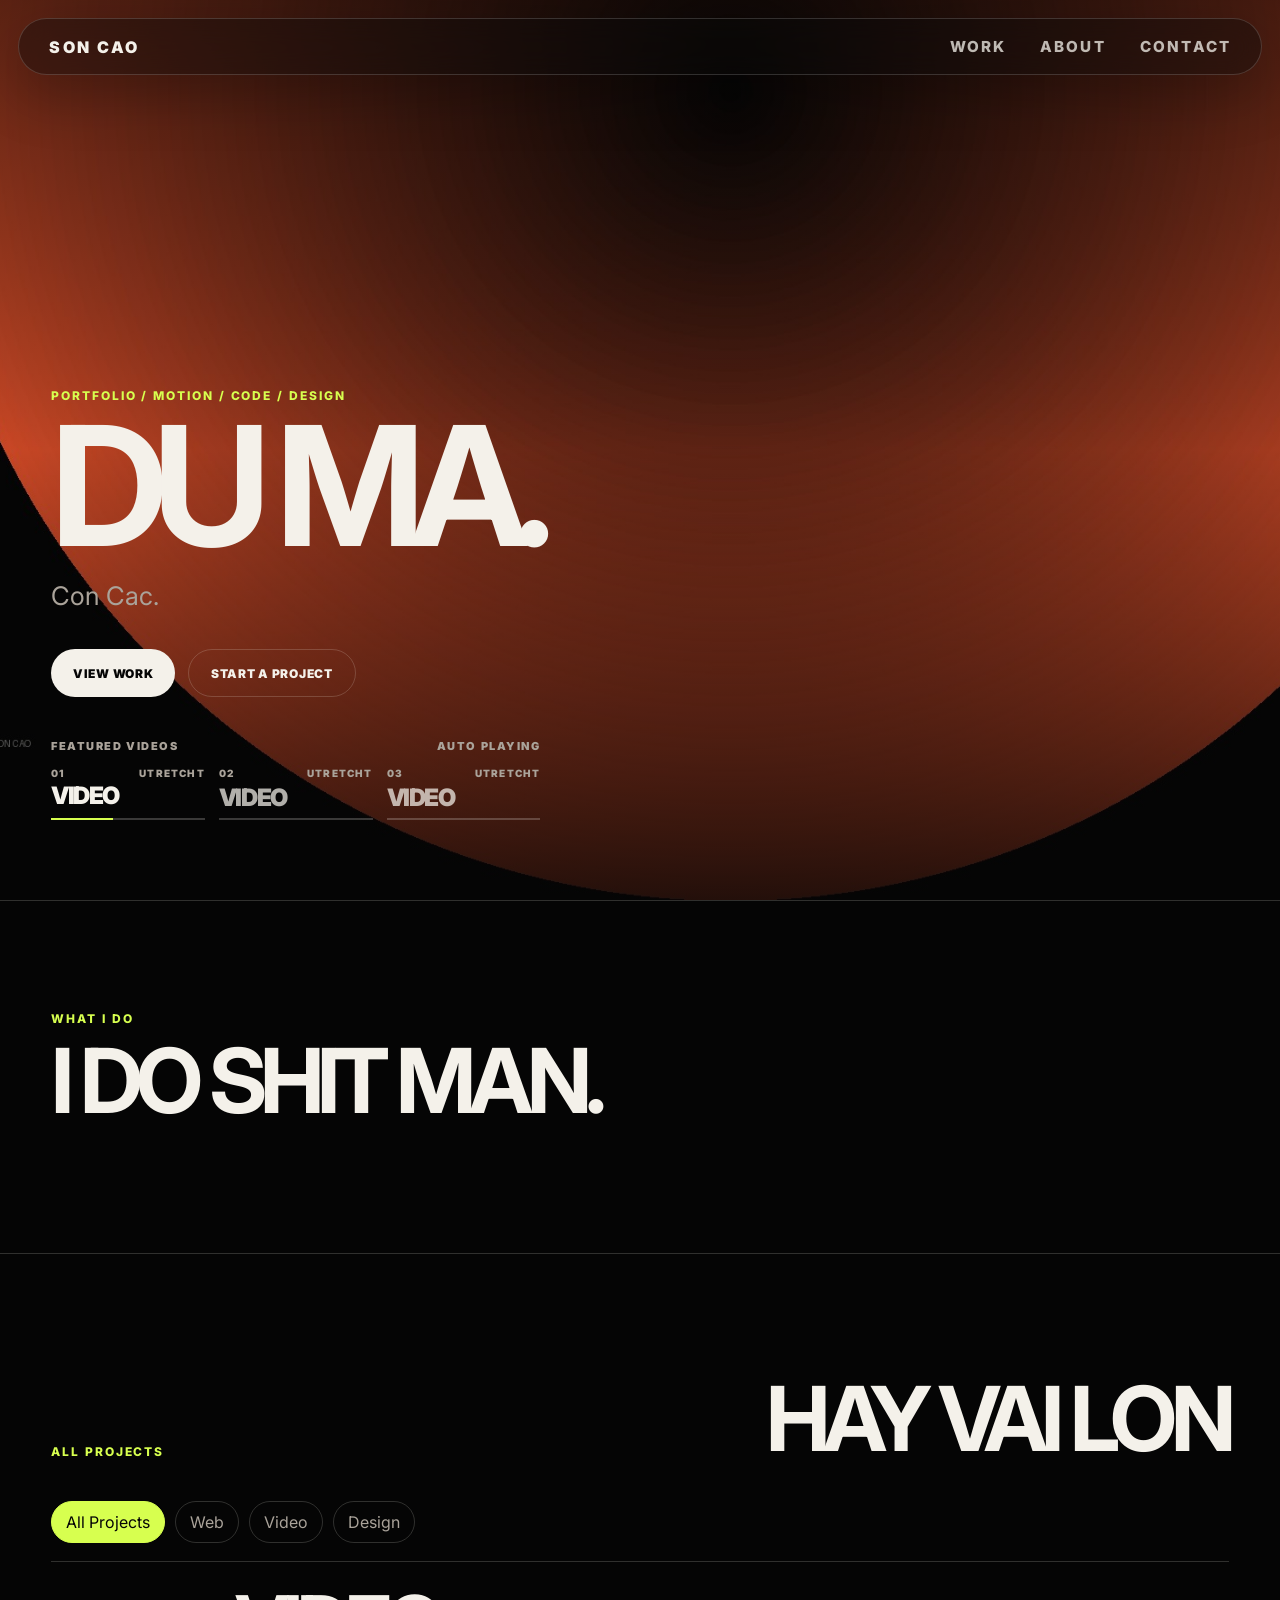
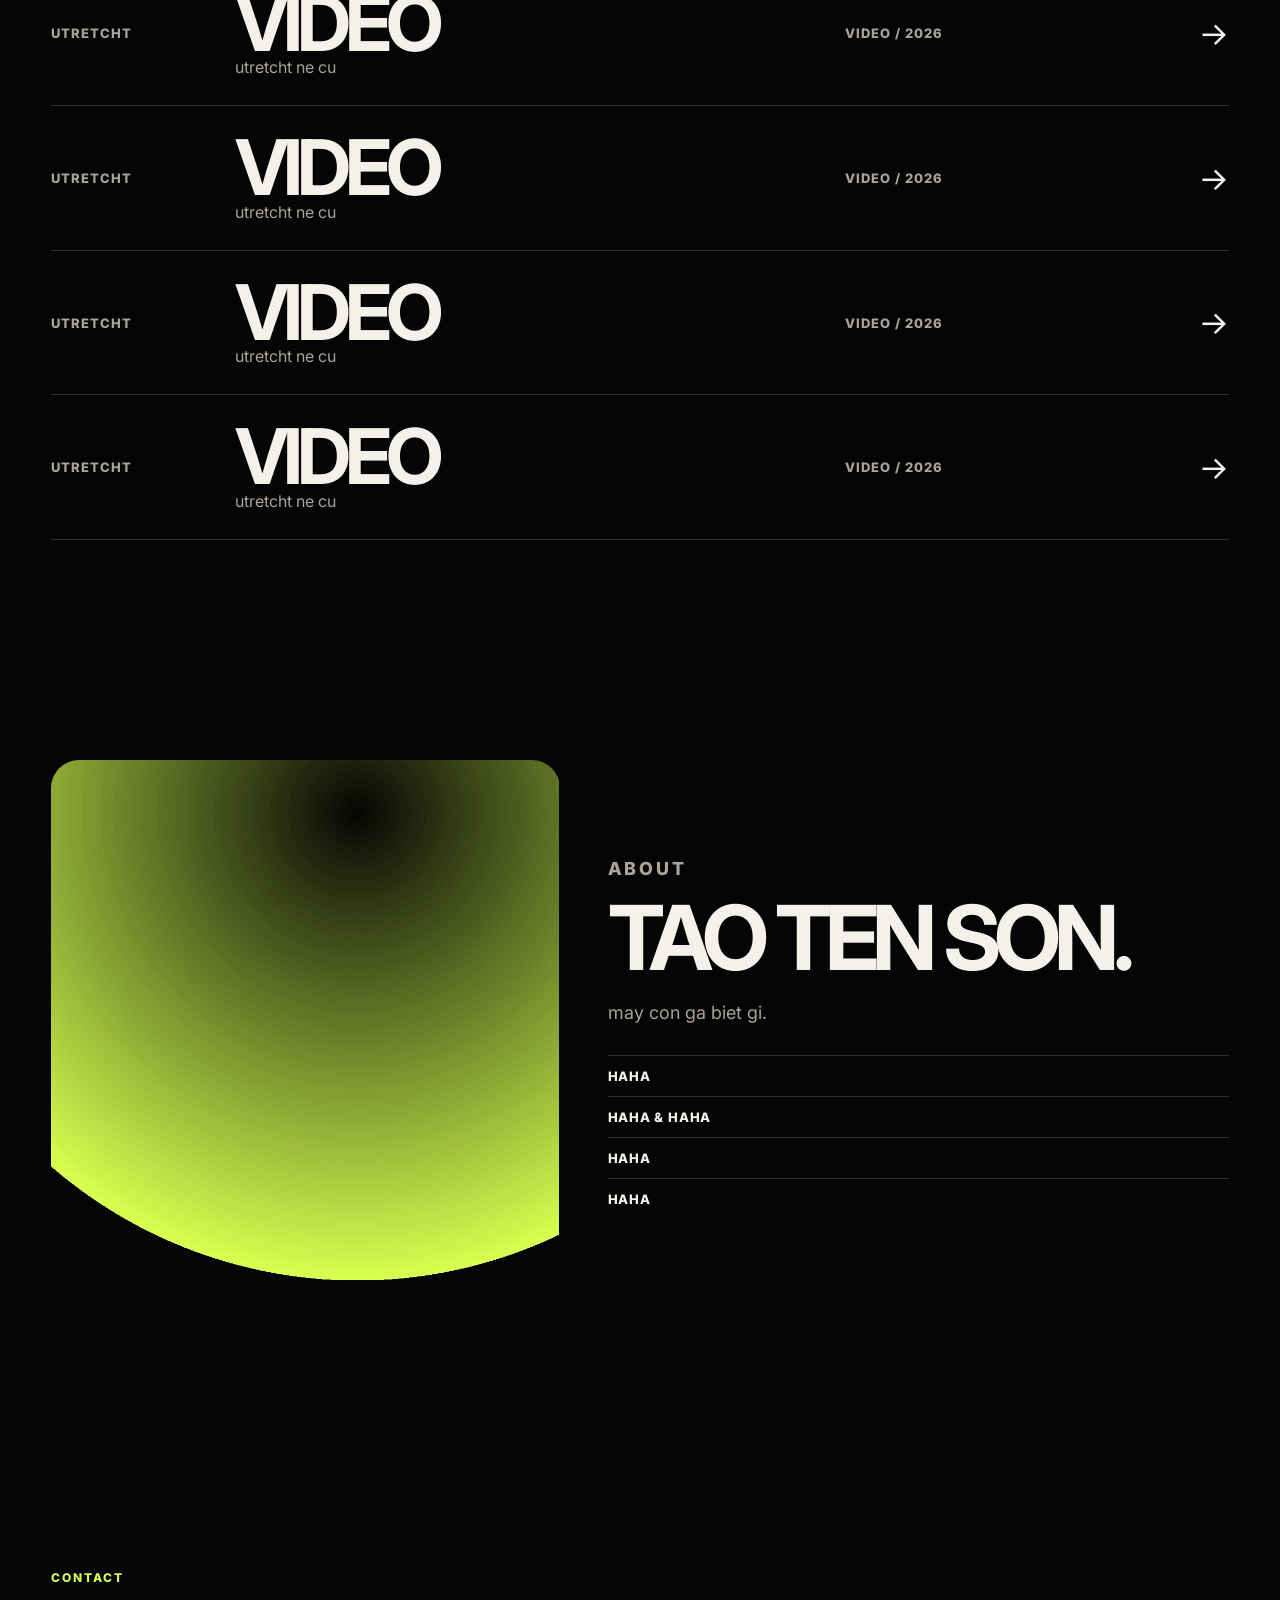
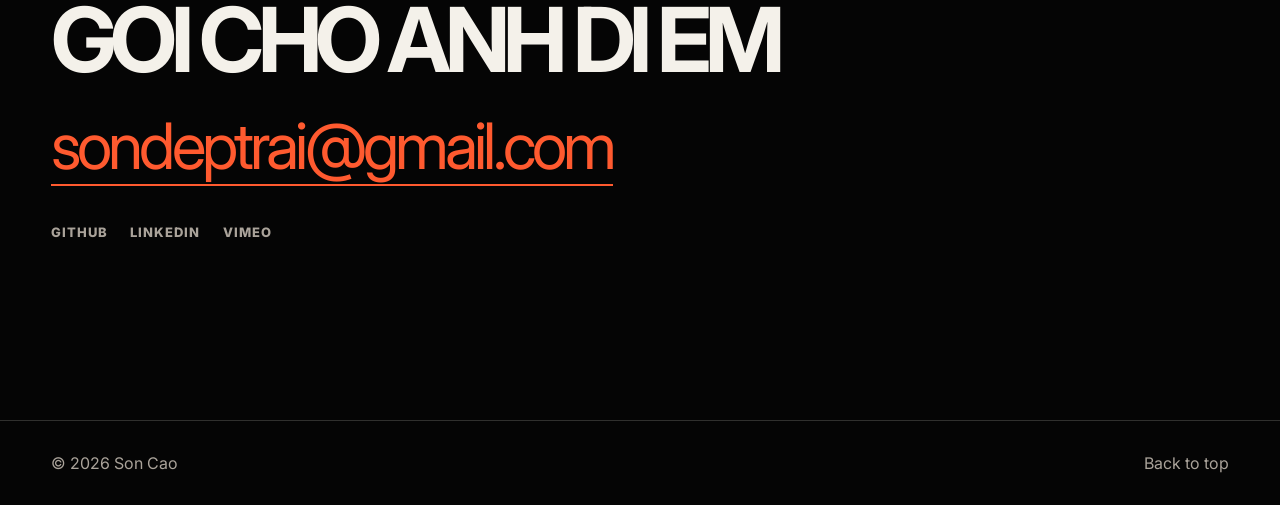
==== index.html @ 229f2eb6 "Initial portfolio website" ====
<!doctype html>
<html lang="en">
<head>
  <meta charset="utf-8" />
  <meta name="viewport" content="width=device-width, initial-scale=1" />
  <title>Son Cao — Cinematic Portfolio</title>
  <meta name="description" content="Editable cinematic portfolio template for video, design, and creative technology work." />

  <link rel="preconnect" href="https://fonts.googleapis.com" />
  <link rel="preconnect" href="https://fonts.gstatic.com" crossorigin />
  <link href="https://fonts.googleapis.com/css2?family=Inter:wght@400;500;700;900&display=swap" rel="stylesheet" />
  <link rel="stylesheet" href="css/styles.css" />
</head>
<body>
  <div class="grain" aria-hidden="true"></div>

  <header class="site-header" data-nav>
    <a class="brand" href="#top" aria-label="Home">SON CAO</a>

    <nav id="site-menu" class="site-menu" aria-label="Main navigation">
      <a href="#work">Work</a>
      <a href="#about">About</a>
      <a href="#contact">Contact</a>
    </nav>

    <div class="hamburger-menu">
      <button class="hamburger-icon" type="button" aria-label="Open menu" aria-expanded="false">
        <span></span>
        <span></span>
        <span></span>
      </button>

      <ul class="menu-links">
        <li><a href="#work">Work</a></li>
        <li><a href="#about">About</a></li>
        <li><a href="#contact">Contact</a></li>
      </ul>
    </div>
  </header>

  <main id="top">
    <!-- <section class="hero" aria-label="Intro">
      <video class="hero-video" autoplay muted loop playsinline poster="assets/images/hero-poster.jpg">
        <source src="assets/videos/hero.mp4" type="video/mp4" />
      </video>
      <div class="hero-fallback"></div>

      <div class="hero-content reveal">
        <p class="eyebrow">Portfolio / Motion / Code / Design</p>
        <h1>Create worlds people can feel.</h1>
        <p class="hero-copy">I build cinematic websites, interactive experiences, and visual stories with clean code and strong atmosphere.</p>
        <div class="hero-actions">
          <a class="button" href="#work">View work</a>
          <a class="button ghost" href="#contact">Start a project</a>
        </div>
      </div>

      <a class="scroll-cue" href="#work" aria-label="Scroll to work">Scroll</a>
    </section>

    <section class="featured" aria-labelledby="featured-title">
      <div class="section-label">Featured projects</div>
      <h2 id="featured-title" class="visually-hidden">Featured projects</h2>
      <div class="featured-grid" id="featuredProjects"></div>
    </section> -->
    <section class="hero" aria-label="Intro">
      <div class="hero-slider" id="heroSlider" aria-hidden="true">
        <video class="hero-video is-active" id="heroVideoA" autoplay muted loop playsinline preload="metadata"></video>
        <video class="hero-video" id="heroVideoB" autoplay muted loop playsinline preload="metadata"></video>
      </div>

      <div class="hero-fallback"></div>

      <div class="hero-content reveal">
        <p class="eyebrow">Portfolio / Motion / Code / Design</p>
        <h1>Du Ma.</h1>
        <p class="hero-copy">Con Cac.</p>

        <div class="hero-actions">
          <a class="button" href="#work">View work</a>
          <a class="button ghost" href="#contact">Start a project</a>
        </div>

        <div class="hero-video-controls" aria-label="Featured background videos">
          <div class="hero-video-controls-head">
            <span>Featured videos</span>
            <button class="hero-video-state" id="heroVideoState" type="button" aria-pressed="false">
              Auto playing
            </button>
          </div>

          <div class="hero-timeline" id="heroTimeline"></div>
        </div>
      </div>

      <!-- <a class="scroll-cue" href="#work" aria-label="Scroll to work">Scroll</a> -->
    </section>

    <section class="statement reveal" aria-label="Creative statement">
      <p class="kicker">What I do</p>
      <h2>I Do Shit Man.</p>
    </section>

    <section id="work" class="work" aria-labelledby="work-title">
      <div class="section-head reveal">
        <p class="kicker">All projects</p>
        <h2 id="work-title">Hay vai lon</h2>
      </div>

      <div class="filters reveal" role="list" aria-label="Project filters">
        <button class="filter is-active" data-filter="all">All Projects</button>
        <button class="filter" data-filter="web">Web</button>
        <button class="filter" data-filter="video">Video</button>
        <button class="filter" data-filter="design">Design</button>
      </div>

      <div class="project-list" id="projectList"></div>
    </section>

    <section id="about" class="about" aria-labelledby="about-title">
      <div class="about-media reveal">
        <video autoplay muted loop playsinline poster="assets/images/about-poster.jpg">
          <source src="assets/videos/about.mp4" type="video/mp4" />
        </video>
      </div>

      <div class="about-copy reveal">
        <p class="kicker">About</p>
        <h2 id="about-title">tao ten son.</h2>
        <p>may con ga biet gi.</p>
        <ul class="skill-list">
          <li>haha</li>
          <li>haha &amp; haha</li>
          <li>haha</li>
          <li>haha</li>
        </ul>
      </div>
    </section>

    <section id="contact" class="contact reveal" aria-labelledby="contact-title">
      <p class="kicker">Contact</p>
      <h2 id="contact-title">goi cho anh di em</h2>
      <a class="big-link" href="mailto:longtron@gmail.com">sondeptrai@gmail.com</a>
      <div class="socials">
        <a href="https://github.com/chson230905">GitHub</a>
        <a href="https://www.linkedin.com/">LinkedIn</a>
        <a href="https://vimeo.com/">Vimeo</a>
      </div>
    </section>
  </main>

  <footer class="site-footer">
    <span>© <span id="year"></span> Son Cao</span>
    <a href="#top">Back to top</a>
  </footer>

  <script src="js/projects.js"></script>
  <script src="js/main.js"></script>
</body>
</html>
---- css/styles.css ----
/* =====================================================
   Variables
   ===================================================== */

:root {
  --bg: #050505;
  --panel: #101010;
  --text: #f4f1ea;
  --muted: #aaa39a;
  --accent: #ff5a2f;
  --accent-2: #d7ff4f;
  --line: rgba(244, 241, 234, 0.18);
  --radius: 28px;
  --max: 1480px;
  --pad: clamp(20px, 4vw, 64px);
}

/* =====================================================
   Reset / base
   ===================================================== */

* {
  box-sizing: border-box;
}

html {
  scroll-behavior: smooth;
}

body {
  margin: 0;
  overflow-x: hidden;
  background: var(--bg);
  color: var(--text);
  font-family: Inter, system-ui, -apple-system, BlinkMacSystemFont, "Segoe UI", sans-serif;
}

body.menu-open {
  overflow: hidden;
}

h1,
h2,
h3,
p {
  margin: 0;
}

a {
  color: inherit;
  text-decoration: none;
}

button {
  color: inherit;
  font: inherit;
}

img,
video {
  display: block;
  max-width: 100%;
}

section {
  scroll-margin-top: 120px;
}

/* =====================================================
   Utilities
   ===================================================== */

.visually-hidden {
  position: absolute;
  width: 1px;
  height: 1px;
  padding: 0;
  margin: -1px;
  overflow: hidden;
  clip: rect(0, 0, 0, 0);
  white-space: nowrap;
  border: 0;
}

.reveal {
  opacity: 0;
  transform: translateY(24px);
  transition: opacity 0.75s ease, transform 0.75s ease;
}

.reveal.is-visible {
  opacity: 1;
  transform: translateY(0);
}

.eyebrow,
.kicker,
.section-label {
  color: var(--accent-2);
  font-size: 12px;
  font-weight: 800;
  letter-spacing: 0.16em;
  text-transform: uppercase;
}

/* =====================================================
   Header / navigation
   ===================================================== */

.site-header {
  position: fixed;
  top: 18px;
  left: 50%;
  right: auto;
  z-index: 1000;
  display: flex;
  align-items: center;
  justify-content: space-between;
  width: calc(100% - 36px);
  max-width: 1280px;
  padding: 18px 30px;
  border: 1px solid rgba(255, 255, 255, 0.16);
  border-radius: 999px;
  background: rgba(10, 10, 10, 0.42);
  box-shadow: 0 18px 55px rgba(0, 0, 0, 0.28);
  mix-blend-mode: normal;
  transform: translateX(-50%) !important;
  animation: none !important;
  backdrop-filter: blur(18px);
  -webkit-backdrop-filter: blur(18px);
}

.brand {
  position: relative;
  z-index: 1002;
  display: inline-block;
  color: var(--text);
  font-size: 1rem;
  font-weight: 900;
  line-height: 1;
  letter-spacing: 0.16em;
  text-decoration: none;
  text-transform: uppercase;
}

.site-menu {
  display: flex !important;
  align-items: center;
  gap: 34px;
  font-size: 0.95rem;
  font-weight: 800;
  letter-spacing: 0.14em;
  text-transform: uppercase;
}

.site-menu a {
  display: inline-block;
  color: var(--text);
  opacity: 0.76;
  text-decoration: none;
}

.site-menu a,
.brand {
  transition:
    transform 0.25s cubic-bezier(0.25, 1.4, 0.45, 1),
    opacity 0.2s ease,
    color 0.2s ease;
}

.site-menu a:hover,
.brand:hover {
  opacity: 1;
  transform: translateY(-6px) scale(1.04);
}

.site-menu a:active,
.brand:active,
.hamburger-icon:active {
  transform: translateY(1px) scale(0.96);
}

.hamburger-menu {
  position: relative;
  z-index: 1002;
  display: none !important;
}

.hamburger-icon {
  display: flex;
  align-items: center;
  justify-content: center;
  flex-direction: column;
  gap: 5px;
  width: 44px;
  height: 44px;
  padding: 0;
  cursor: pointer;
  border: 1px solid rgba(255, 255, 255, 0.18);
  border-radius: 999px;
  background: rgba(255, 255, 255, 0.08);
  color: var(--text);
}

.hamburger-icon span {
  display: block;
  width: 18px;
  height: 2px;
  border-radius: 999px;
  background-color: var(--text);
  transition: transform 0.25s ease, opacity 0.25s ease;
}

.hamburger-icon.open span:first-child {
  transform: rotate(45deg) translate(5px, 5px);
}

.hamburger-icon.open span:nth-child(2) {
  opacity: 0;
}

.hamburger-icon.open span:last-child {
  transform: rotate(-45deg) translate(5px, -5px);
}

.menu-links {
  position: absolute;
  top: calc(100% + 12px);
  right: 0;
  width: 220px;
  max-height: 0;
  padding: 0;
  margin: 0;
  overflow: hidden;
  list-style: none;
  border: 1px solid rgba(255, 255, 255, 0.14);
  border-radius: 22px;
  background: rgba(10, 10, 10, 0.94);
  box-shadow: 0 24px 70px rgba(0, 0, 0, 0.48);
  opacity: 0;
  transform: scale(0.88);
  transform-origin: top right;
  transition:
    max-height 0.25s ease,
    opacity 0.25s ease,
    transform 0.25s ease;
  backdrop-filter: blur(22px);
  -webkit-backdrop-filter: blur(22px);
}

.menu-links.open {
  max-height: 320px;
  opacity: 1;
  transform: scale(1);
}

.menu-links li {
  list-style: none;
}

.menu-links a {
  display: block;
  padding: 18px 22px;
  border-bottom: 1px solid rgba(255, 255, 255, 0.1);
  color: var(--text);
  font-size: 0.9rem;
  font-weight: 900;
  letter-spacing: 0.12em;
  text-decoration: none;
  text-transform: uppercase;
  transition:
    transform 0.25s cubic-bezier(0.25, 1.4, 0.45, 1),
    background 0.2s ease;
}

.menu-links li:last-child a {
  border-bottom: none;
}

.menu-links a:hover {
  background: rgba(255, 255, 255, 0.08);
  transform: translateX(8px);
}

/* =====================================================
   Hero
   ===================================================== */

.hero {
  position: relative;
  display: flex;
  align-items: flex-end;
  min-height: 100svh;
  padding: 160px var(--pad) 80px;
  overflow: hidden;
  isolation: isolate;
}

.hero-video,
.hero-fallback {
  position: absolute;
  inset: 0;
  z-index: -3;
  width: 100%;
  height: 100%;
  object-fit: cover;
}

.hero-fallback {
  background:
    radial-gradient(circle at 70% 20%, rgba(255, 90, 47, 0.28), transparent 35%),
    radial-gradient(circle at 20% 80%, rgba(215, 255, 79, 0.16), transparent 32%),
    linear-gradient(130deg, #090909, #1f1612 45%, #050505);
}

.hero::after {
  content: "";
  position: absolute;
  inset: 0;
  z-index: -1;
  background: linear-gradient(to top, rgba(5, 5, 5, 0.88), rgba(5, 5, 5, 0.22), rgba(5, 5, 5, 0.62));
}

.hero-content {
  max-width: 1120px;
}

h1 {
  max-width: 1160px;
  margin-top: 18px;
  font-size: clamp(64px, 13vw, 190px);
  line-height: 0.78;
  letter-spacing: -0.09em;
  text-transform: uppercase;
}

.hero-copy {
  max-width: 680px;
  margin-top: 28px;
  color: var(--muted);
  font-size: clamp(18px, 2vw, 26px);
  line-height: 1.35;
}

.hero-actions {
  display: flex;
  flex-wrap: wrap;
  gap: 12px;
  margin-top: 36px;
}

.scroll-cue {
  position: absolute;
  right: var(--pad);
  bottom: 32px;
  color: var(--muted);
  font-size: 11px;
  letter-spacing: 0.12em;
  text-transform: uppercase;
  writing-mode: vertical-rl;
}

/* =====================================================
   Buttons / links
   ===================================================== */

.button {
  display: inline-flex;
  align-items: center;
  justify-content: center;
  min-height: 48px;
  padding: 0 22px;
  border-radius: 999px;
  background: var(--text);
  color: var(--bg);
  font-size: 12px;
  font-weight: 900;
  letter-spacing: 0.06em;
  text-transform: uppercase;
}

.button.ghost {
  border: 1px solid var(--line);
  background: transparent;
  color: var(--text);
}

.button,
.filter,
.big-link,
.socials a,
.hamburger-icon {
  transition:
    transform 0.16s ease,
    box-shadow 0.2s ease,
    background 0.2s ease,
    color 0.2s ease,
    border-color 0.2s ease;
}

.button:hover,
.filter:hover,
.hamburger-icon:hover {
  box-shadow: 0 12px 35px rgba(255, 255, 255, 0.14);
}

.button:hover {
  transform: translateY(-4px) scale(1.03);
}

.button.ghost:hover {
  background: rgba(255, 255, 255, 0.08);
}

.big-link {
  display: inline-block;
  width: fit-content;
  margin-top: 28px;
  border-bottom: 2px solid currentColor;
  color: var(--accent);
  font-size: clamp(24px, 5vw, 72px);
  letter-spacing: -0.06em;
}

/* =====================================================
   Shared sections
   ===================================================== */

.featured,
.work,
.about,
.contact,
.statement {
  max-width: var(--max);
  padding: 110px var(--pad);
  margin: 0 auto;
}

.statement {
  border-top: 1px solid var(--line);
  border-bottom: 1px solid var(--line);
}

.statement h2,
.section-head h2,
.about-copy h2,
.contact h2 {
  margin-top: 16px;
  font-size: clamp(42px, 7vw, 108px);
  line-height: 0.88;
  letter-spacing: -0.075em;
  text-transform: uppercase;
}

.statement p:last-child {
  max-width: 680px;
  margin-top: 22px;
  color: var(--muted);
  font-size: 20px;
  line-height: 1.45;
}

.section-head {
  display: flex;
  align-items: flex-end;
  justify-content: space-between;
  gap: 24px;
}

/* =====================================================
   Featured projects
   ===================================================== */

.featured-grid {
  display: grid;
  grid-template-columns: repeat(3, 1fr);
  gap: 16px;
  margin-top: 22px;
}

.feature-card {
  position: relative;
  display: flex;
  align-items: flex-end;
  min-height: 460px;
  padding: 22px;
  overflow: hidden;
  border-radius: var(--radius);
  background: var(--panel);
}

.feature-card video,
.feature-card img {
  position: absolute;
  inset: 0;
  width: 100%;
  height: 100%;
  object-fit: cover;
  transition: transform 0.7s ease;
}

.feature-card:hover video,
.feature-card:hover img {
  transform: scale(1.08);
}

.feature-card::after {
  content: "";
  position: absolute;
  inset: 0;
  background: linear-gradient(to top, rgba(0, 0, 0, 0.84), transparent 65%);
}

.feature-card-content {
  position: relative;
  z-index: 1;
}

.meta {
  color: var(--muted);
  font-size: 13px;
  font-weight: 800;
  letter-spacing: 0.08em;
  text-transform: uppercase;
}

.feature-card h3 {
  margin-top: 8px;
  font-size: clamp(24px, 3vw, 42px);
  line-height: 0.92;
  letter-spacing: -0.06em;
}

.feature-card p {
  margin-top: 10px;
  color: var(--muted);
}

/* =====================================================
   Work / filters
   ===================================================== */

.filters {
  display: flex;
  flex-wrap: wrap;
  gap: 10px;
  margin: 42px 0 18px;
}

.filter {
  padding: 10px 14px;
  cursor: pointer;
  border: 1px solid var(--line);
  border-radius: 999px;
  background: transparent;
  color: var(--muted);
}

.filter.is-active,
.filter:hover {
  border-color: var(--accent-2);
  background: var(--accent-2);
  color: var(--bg);
}

.project-list {
  border-top: 1px solid var(--line);
}

.project-row {
  position: relative;
  display: grid;
  grid-template-columns: 160px 1fr 240px 120px;
  align-items: center;
  gap: 24px;
  padding: 28px 0;
  border-bottom: 1px solid var(--line);
}

.project-row h3 {
  font-size: clamp(32px, 6vw, 86px);
  line-height: 0.88;
  letter-spacing: -0.08em;
  text-transform: uppercase;
}

.project-row p {
  color: var(--muted);
}

.project-row .arrow {
  justify-self: end;
  font-size: 32px;
  transition: transform 0.2s ease;
}

.project-row:hover .arrow {
  color: var(--accent);
  transform: translateX(8px);
}

/* =====================================================
   About
   ===================================================== */

.about {
  display: grid;
  grid-template-columns: 0.9fr 1.1fr;
  gap: 48px;
  align-items: center;
}

.about-media {
  min-height: 520px;
  overflow: hidden;
  border-radius: var(--radius);
  background: linear-gradient(135deg, #191919, #2a130e);
}

.about-media video {
  width: 100%;
  height: 100%;
  min-height: 520px;
  object-fit: cover;
}

.about-copy p {
  margin-top: 22px;
  color: var(--muted);
  font-size: 18px;
  line-height: 1.55;
}

.skill-list {
  display: grid;
  gap: 12px;
  padding: 0;
  margin: 28px 0 0;
  list-style: none;
}

.skill-list li {
  padding-top: 12px;
  border-top: 1px solid var(--line);
  color: var(--text);
  font-size: 13px;
  font-weight: 800;
  letter-spacing: 0.06em;
  text-transform: uppercase;
}

/* =====================================================
   Contact / footer
   ===================================================== */

.contact {
  display: flex;
  flex-direction: column;
  justify-content: center;
  min-height: 70vh;
}

.socials {
  display: flex;
  flex-wrap: wrap;
  gap: 22px;
  margin-top: 38px;
  color: var(--muted);
  font-size: 13px;
  font-weight: 800;
  letter-spacing: 0.08em;
  text-transform: uppercase;
}

.socials a:hover {
  color: var(--text);
}

.site-footer {
  display: flex;
  justify-content: space-between;
  gap: 20px;
  padding: 32px var(--pad);
  border-top: 1px solid var(--line);
  color: var(--muted);
}

/* =====================================================
   Motion support
   ===================================================== */

.site-header,
.site-menu a,
.brand,
.button,
.filter,
.big-link,
.socials a,
.menu-links a,
.hamburger-icon {
  will-change: transform;
}

/* =====================================================
   Mobile
   ===================================================== */

@media screen and (max-width: 900px) {
  .site-header {
    position: fixed !important;
    top: 28px !important;
    left: 12px !important;
    right: 12px !important;
    z-index: 99999 !important;
    display: flex !important;
    align-items: center !important;
    justify-content: space-between !important;
    width: auto !important;
    max-width: none !important;
    padding: 10px 12px 10px 18px !important;
    margin: 0 !important;
    border: 1px solid rgba(255, 255, 255, 0.16) !important;
    border-radius: 999px !important;
    background: rgba(10, 10, 10, 0.55) !important;
    box-shadow: 0 18px 55px rgba(0, 0, 0, 0.32) !important;
    mix-blend-mode: normal !important;
    transform: none !important;
    animation: none !important;
    backface-visibility: hidden !important;
    -webkit-backface-visibility: hidden !important;
    backdrop-filter: blur(18px) !important;
    -webkit-backdrop-filter: blur(18px) !important;
  }

  .brand {
    font-size: 0.78rem !important;
    transform: none !important;
    animation: none !important;
  }

  .site-menu {
    display: none !important;
  }

  .hamburger-menu {
    display: inline-block !important;
  }

  .hamburger-icon {
    transform: none !important;
    animation: none !important;
  }

  .menu-links {
    position: absolute !important;
    top: calc(100% + 12px) !important;
    right: 0 !important;
  }

  .featured-grid,
  .about {
    grid-template-columns: 1fr;
  }

  .feature-card {
    min-height: 360px;
  }

  .project-row {
    grid-template-columns: 1fr;
    gap: 10px;
  }

  .project-row .arrow {
    justify-self: start;
  }

  .section-head {
    display: block;
  }
}

/* =====================================================
   Reduced motion
   ===================================================== */

@media (prefers-reduced-motion: reduce) {
  * {
    scroll-behavior: auto !important;
    transition: none !important;
    animation: none !important;
  }

  .site-menu a,
  .brand,
  .button,
  .filter,
  .big-link,
  .socials a,
  .menu-links a,
  .hamburger-icon {
    transform: none !important;
  }

  .reveal {
    opacity: 1;
    transform: none;
  }
}

/* =====================================================
   HERO BACKGROUND VIDEO SLIDER
   Auto-changing background + clickable timeline
   ===================================================== */

.hero-slider {
  position: absolute;
  inset: 0;
  z-index: -3;
  overflow: hidden;
  background: #050505;
}

.hero-slider .hero-video {
  position: absolute;
  inset: 0;
  z-index: 0;
  width: 100%;
  height: 100%;
  object-fit: cover;
  opacity: 0;
  transform: scale(1.04);
  transition:
    opacity 0.85s ease,
    transform 1.2s ease;
}

.hero-slider .hero-video.is-active {
  opacity: 1;
  transform: scale(1);
}

.hero-fallback {
  z-index: -4;
}

.hero-video-controls {
  width: min(760px, 100%);
  margin-top: 42px;
}

.hero-video-controls-head {
  display: flex;
  align-items: center;
  justify-content: space-between;
  gap: 16px;
  margin-bottom: 14px;
  color: var(--muted);
  font-size: 11px;
  font-weight: 900;
  letter-spacing: 0.14em;
  text-transform: uppercase;
}

.hero-timeline {
  display: grid;
  grid-template-columns: repeat(3, 1fr);
  gap: 14px;
}

.hero-timeline-item {
  display: grid;
  gap: 8px;
  padding: 0;
  cursor: pointer;
  border: 0;
  background: transparent;
  color: var(--text);
  text-align: left;
}

.hero-timeline-meta {
  display: flex;
  align-items: center;
  justify-content: space-between;
  gap: 8px;
  color: var(--muted);
  font-size: 10px;
  font-weight: 900;
  letter-spacing: 0.12em;
  text-transform: uppercase;
}

.hero-timeline-title {
  overflow: hidden;
  font-size: clamp(16px, 2vw, 24px);
  font-weight: 900;
  line-height: 0.95;
  letter-spacing: -0.06em;
  text-transform: uppercase;
  white-space: nowrap;
  text-overflow: ellipsis;
  opacity: 0.72;
  transition:
    opacity 0.2s ease,
    transform 0.2s ease;
}

.hero-timeline-track {
  position: relative;
  display: block;
  width: 100%;
  height: 2px;
  overflow: hidden;
  background: rgba(244, 241, 234, 0.22);
}

.hero-timeline-fill {
  position: absolute;
  inset: 0 auto 0 0;
  width: 0%;
  background: var(--accent-2);
  transition: width 0.08s linear;
}

.hero-timeline-item:hover .hero-timeline-title,
.hero-timeline-item.is-active .hero-timeline-title {
  opacity: 1;
  transform: translateY(-2px);
}

.hero-timeline-item.is-locked .hero-timeline-fill {
  background: var(--accent);
}

@media screen and (max-width: 900px) {
  .hero-video-controls {
    margin-top: 32px;
  }

  .hero-timeline {
    grid-template-columns: 1fr;
    gap: 16px;
  }

  .hero-timeline-title {
    white-space: normal;
  }
}

@media (prefers-reduced-motion: reduce) {
  .hero-slider .hero-video {
    transition: none !important;
    transform: none !important;
  }

  .hero-timeline-fill {
    transition: none !important;
  }
}

/* =====================================================
   Auto playing interaction
   ===================================================== */

.hero-video-state {
  padding: 0;
  cursor: pointer;
  border: 0;
  background: transparent;
  color: var(--muted);
  font: inherit;
  font-weight: 900;
  letter-spacing: inherit;
  text-transform: uppercase;
  transition:
    color 0.2s ease,
    transform 0.2s ease;
}

.hero-video-state:hover {
  color: var(--text);
  transform: translateY(-1px);
}

.hero-video-state[aria-pressed="true"] {
  color: var(--accent);
}
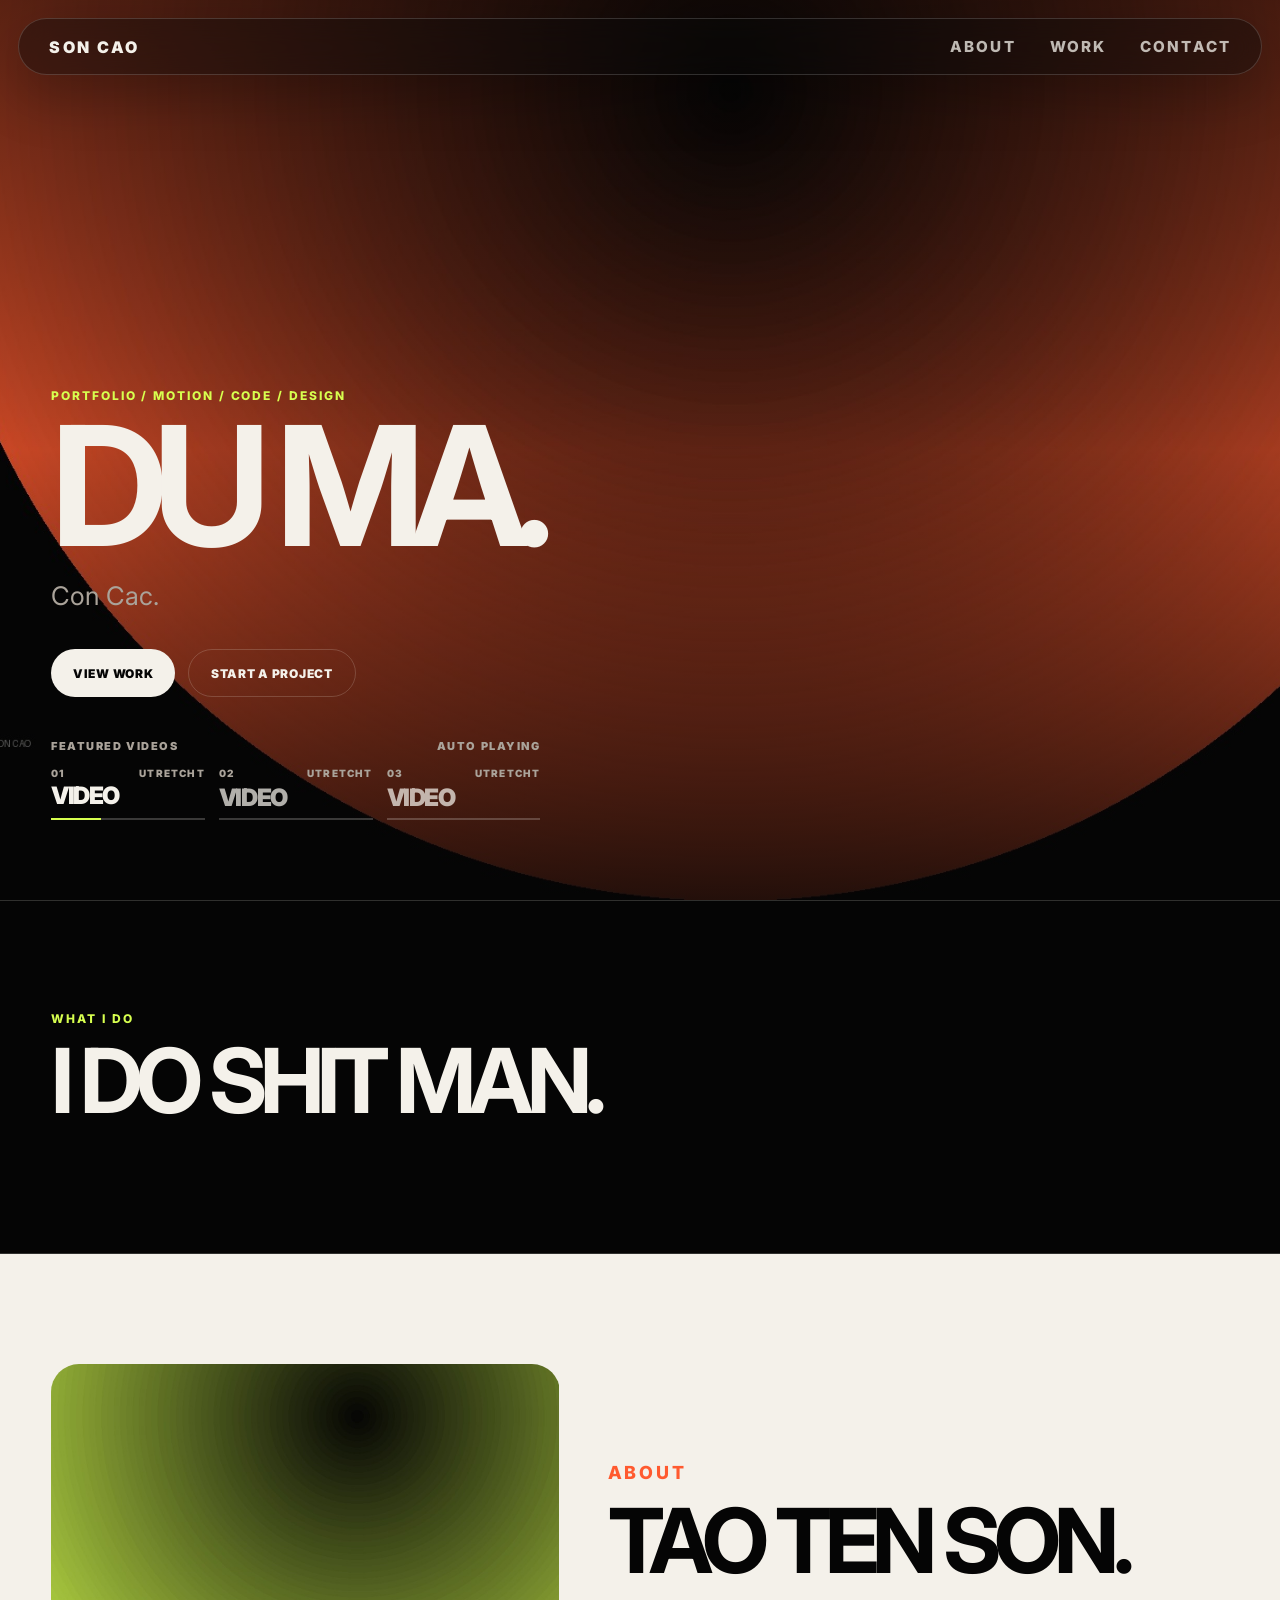
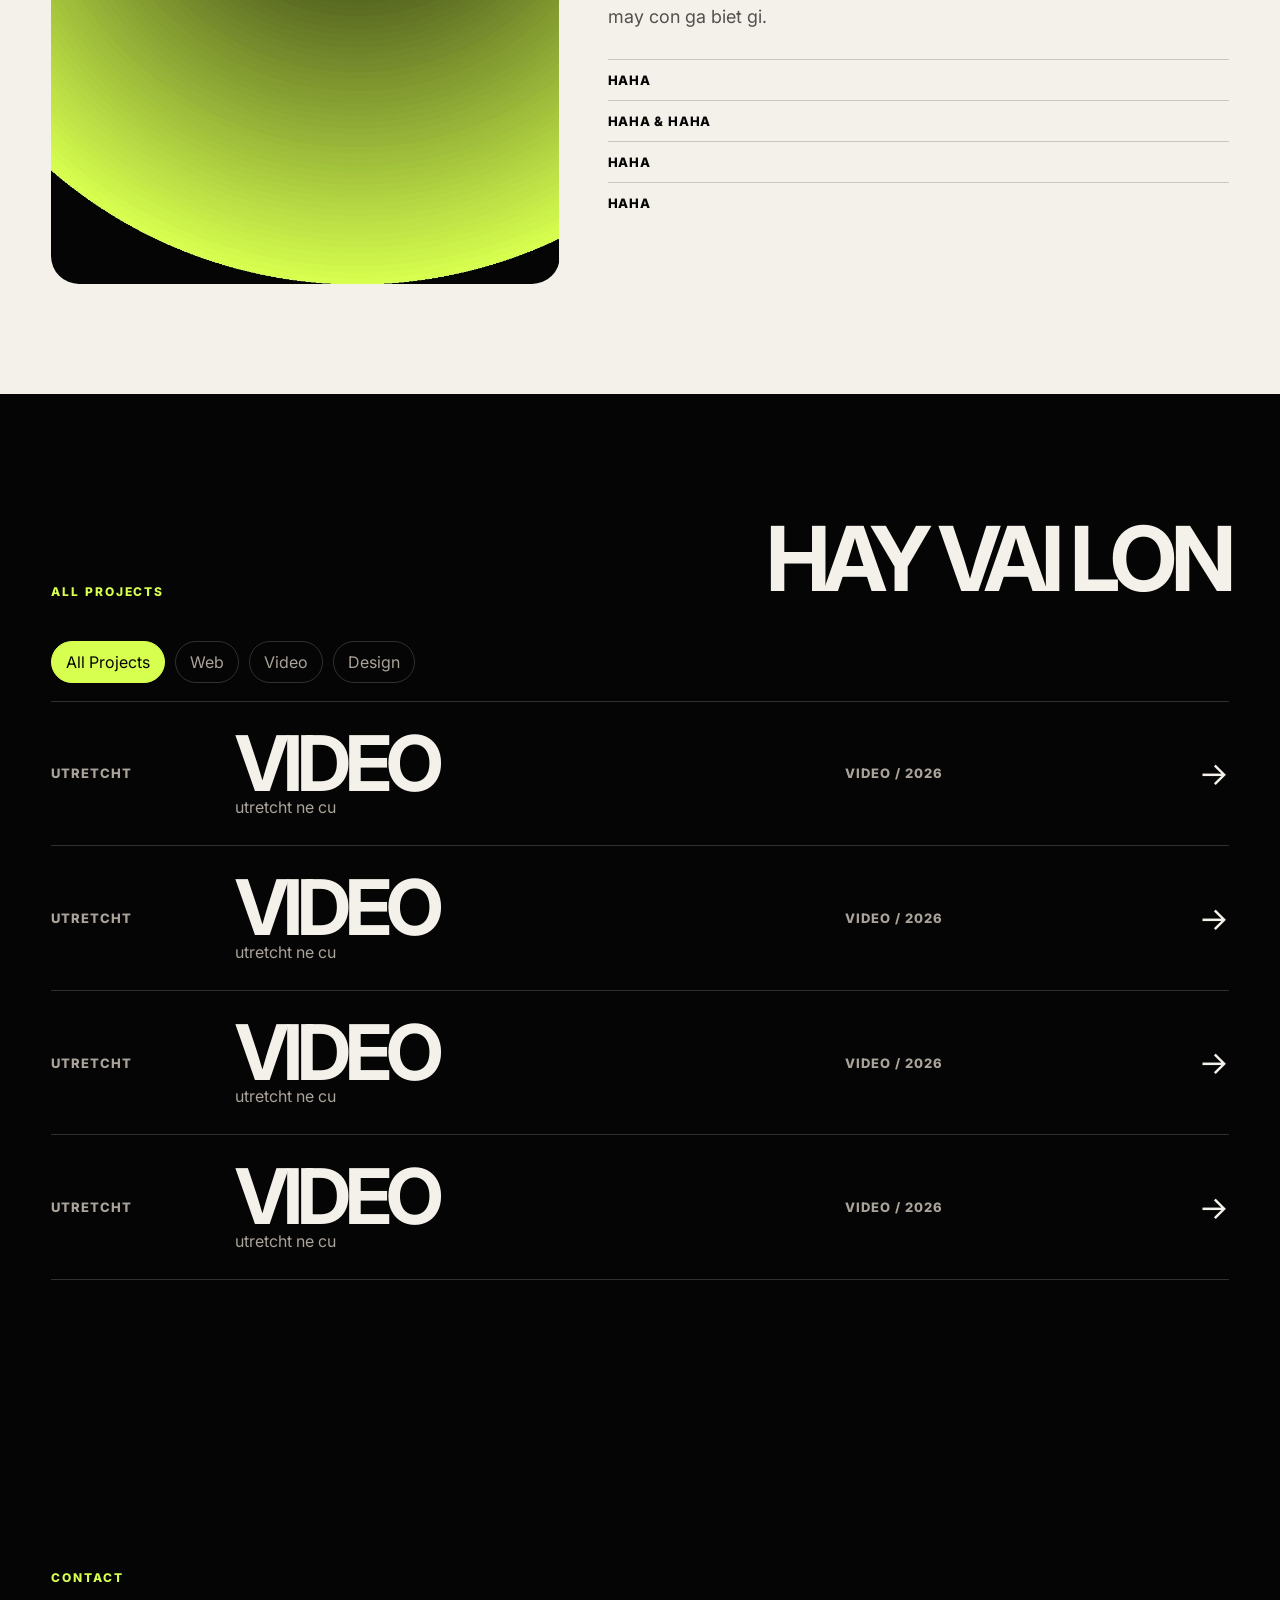
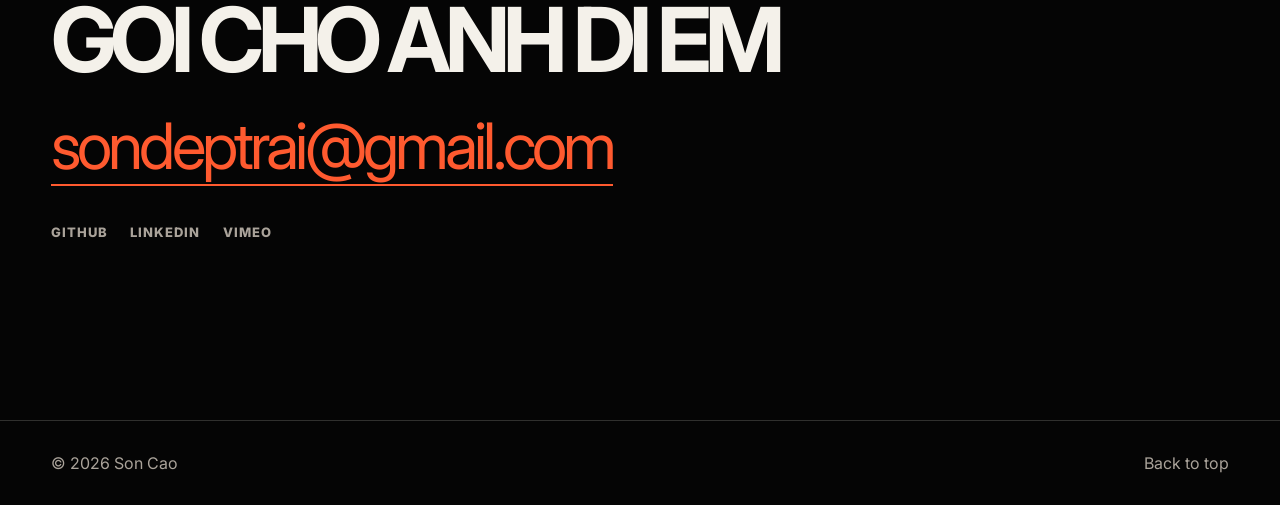
==== commit 5e1c6231: "Adding white mode to about section, color changing of navbar" ====
--- a/index.html
+++ b/index.html
@@ -18,8 +18,8 @@
     <a class="brand" href="#top" aria-label="Home">SON CAO</a>
 
     <nav id="site-menu" class="site-menu" aria-label="Main navigation">
+      <a href="#about">About</a>
       <a href="#work">Work</a>
-      <a href="#about">About</a>
       <a href="#contact">Contact</a>
     </nav>
 
@@ -31,8 +31,8 @@
       </button>
 
       <ul class="menu-links">
+        <li><a href="#about">About</a></li>
         <li><a href="#work">Work</a></li>
-        <li><a href="#about">About</a></li>
         <li><a href="#contact">Contact</a></li>
       </ul>
     </div>
@@ -101,22 +101,6 @@
       <h2>I Do Shit Man.</p>
     </section>
 
-    <section id="work" class="work" aria-labelledby="work-title">
-      <div class="section-head reveal">
-        <p class="kicker">All projects</p>
-        <h2 id="work-title">Hay vai lon</h2>
-      </div>
-
-      <div class="filters reveal" role="list" aria-label="Project filters">
-        <button class="filter is-active" data-filter="all">All Projects</button>
-        <button class="filter" data-filter="web">Web</button>
-        <button class="filter" data-filter="video">Video</button>
-        <button class="filter" data-filter="design">Design</button>
-      </div>
-
-      <div class="project-list" id="projectList"></div>
-    </section>
-
     <section id="about" class="about" aria-labelledby="about-title">
       <div class="about-media reveal">
         <video autoplay muted loop playsinline poster="assets/images/about-poster.jpg">
@@ -135,6 +119,22 @@
           <li>haha</li>
         </ul>
       </div>
+    </section>
+
+    <section id="work" class="work" aria-labelledby="work-title">
+      <div class="section-head reveal">
+        <p class="kicker">All projects</p>
+        <h2 id="work-title">Hay vai lon</h2>
+      </div>
+
+      <div class="filters reveal" role="list" aria-label="Project filters">
+        <button class="filter is-active" data-filter="all">All Projects</button>
+        <button class="filter" data-filter="web">Web</button>
+        <button class="filter" data-filter="video">Video</button>
+        <button class="filter" data-filter="design">Design</button>
+      </div>
+
+      <div class="project-list" id="projectList"></div>
     </section>
 
     <section id="contact" class="contact reveal" aria-labelledby="contact-title">
--- a/css/styles.css
+++ b/css/styles.css
@@ -985,4 +985,142 @@
 
 .hero-video-state[aria-pressed="true"] {
   color: var(--accent);
+}
+
+/* =====================================================
+   MOBILE ONLY BURGER MENU SLIDE + HOVER EFFECT
+   ===================================================== */
+
+@media screen and (max-width: 900px) {
+  .menu-links li {
+    opacity: 0;
+    transform: translateX(32px);
+    transition:
+      opacity 0.28s ease,
+      transform 0.28s cubic-bezier(0.25, 1.4, 0.45, 1);
+  }
+
+  .menu-links.open li {
+    opacity: 1;
+    transform: translateX(0);
+  }
+
+  .menu-links.open li:nth-child(1) {
+    transition-delay: 0.04s;
+  }
+
+  .menu-links.open li:nth-child(2) {
+    transition-delay: 0.1s;
+  }
+
+  .menu-links.open li:nth-child(3) {
+    transition-delay: 0.16s;
+  }
+
+  .menu-links a {
+    position: relative;
+    overflow: hidden;
+    -webkit-tap-highlight-color: transparent;
+    touch-action: manipulation;
+  }
+
+  .menu-links a::before {
+    content: "";
+    position: absolute;
+    inset: 0;
+    z-index: -1;
+    background: linear-gradient(
+      90deg,
+      transparent,
+      rgba(215, 255, 79, 0.16),
+      transparent
+    );
+    transform: translateX(-100%);
+    transition: transform 0.35s ease;
+  }
+
+  .menu-links a:hover,
+  .menu-links a:active,
+  .menu-links a:focus-visible {
+    color: var(--accent-2);
+    transform: translateX(18px) scale(0.97);
+  }
+
+  .menu-links a:hover::before,
+  .menu-links a:active::before,
+  .menu-links a:focus-visible::before {
+    transform: translateX(100%);
+  }
+}
+
+/* =====================================================
+   ABOUT SECTION WHITE MODE
+   ===================================================== */
+
+.about {
+  position: relative;
+  color: #050505;
+  isolation: isolate;
+}
+
+.about::before {
+  content: "";
+  position: absolute;
+  top: 0;
+  bottom: 0;
+  left: 50%;
+  z-index: -1;
+  width: 100vw;
+  background: #f4f1ea;
+  transform: translateX(-50%);
+}
+
+.about .kicker {
+  color: var(--accent);
+}
+
+.about-copy h2 {
+  color: #050505;
+}
+
+.about-copy p {
+  color: rgba(5, 5, 5, 0.68);
+}
+
+.about .skill-list li {
+  border-top-color: rgba(5, 5, 5, 0.18);
+  color: #050505;
+}
+
+/* =====================================================
+   NAVBAR DARK MODE WHEN OVER ABOUT
+   ===================================================== */
+
+.site-header.is-over-light {
+  background: rgba(244, 241, 234, 0.62);
+  border-color: rgba(5, 5, 5, 0.16);
+  box-shadow: 0 18px 55px rgba(0, 0, 0, 0.12);
+}
+
+.site-header.is-over-light .brand,
+.site-header.is-over-light .site-menu a {
+  color: #050505;
+}
+
+.site-header.is-over-light .hamburger-icon {
+  border-color: rgba(5, 5, 5, 0.18);
+  background: rgba(5, 5, 5, 0.08);
+}
+
+.site-header.is-over-light .hamburger-icon span {
+  background: #050505;
+}
+
+.site-header.is-over-light .menu-links {
+  background: rgba(10, 10, 10, 0.94);
+  border-color: rgba(255, 255, 255, 0.14);
+}
+
+.site-header.is-over-light .menu-links a {
+  color: var(--text);
 }
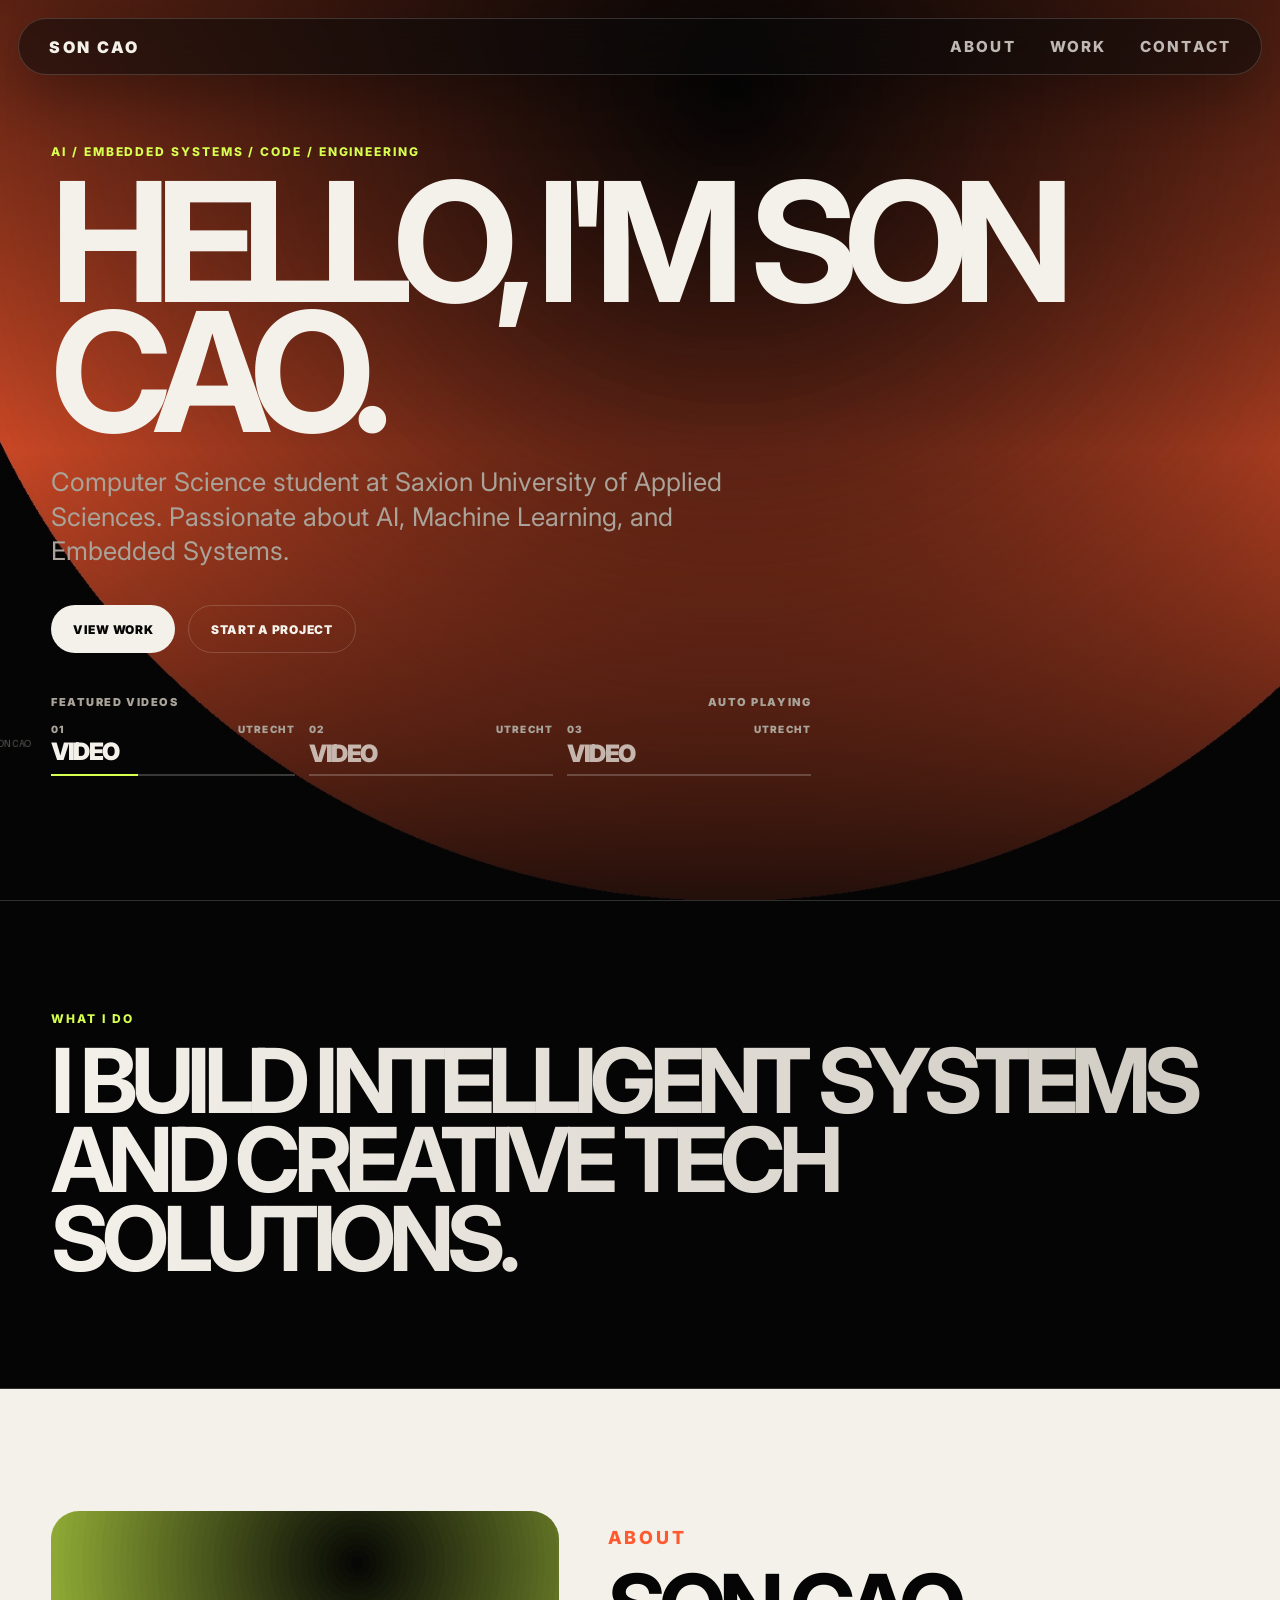
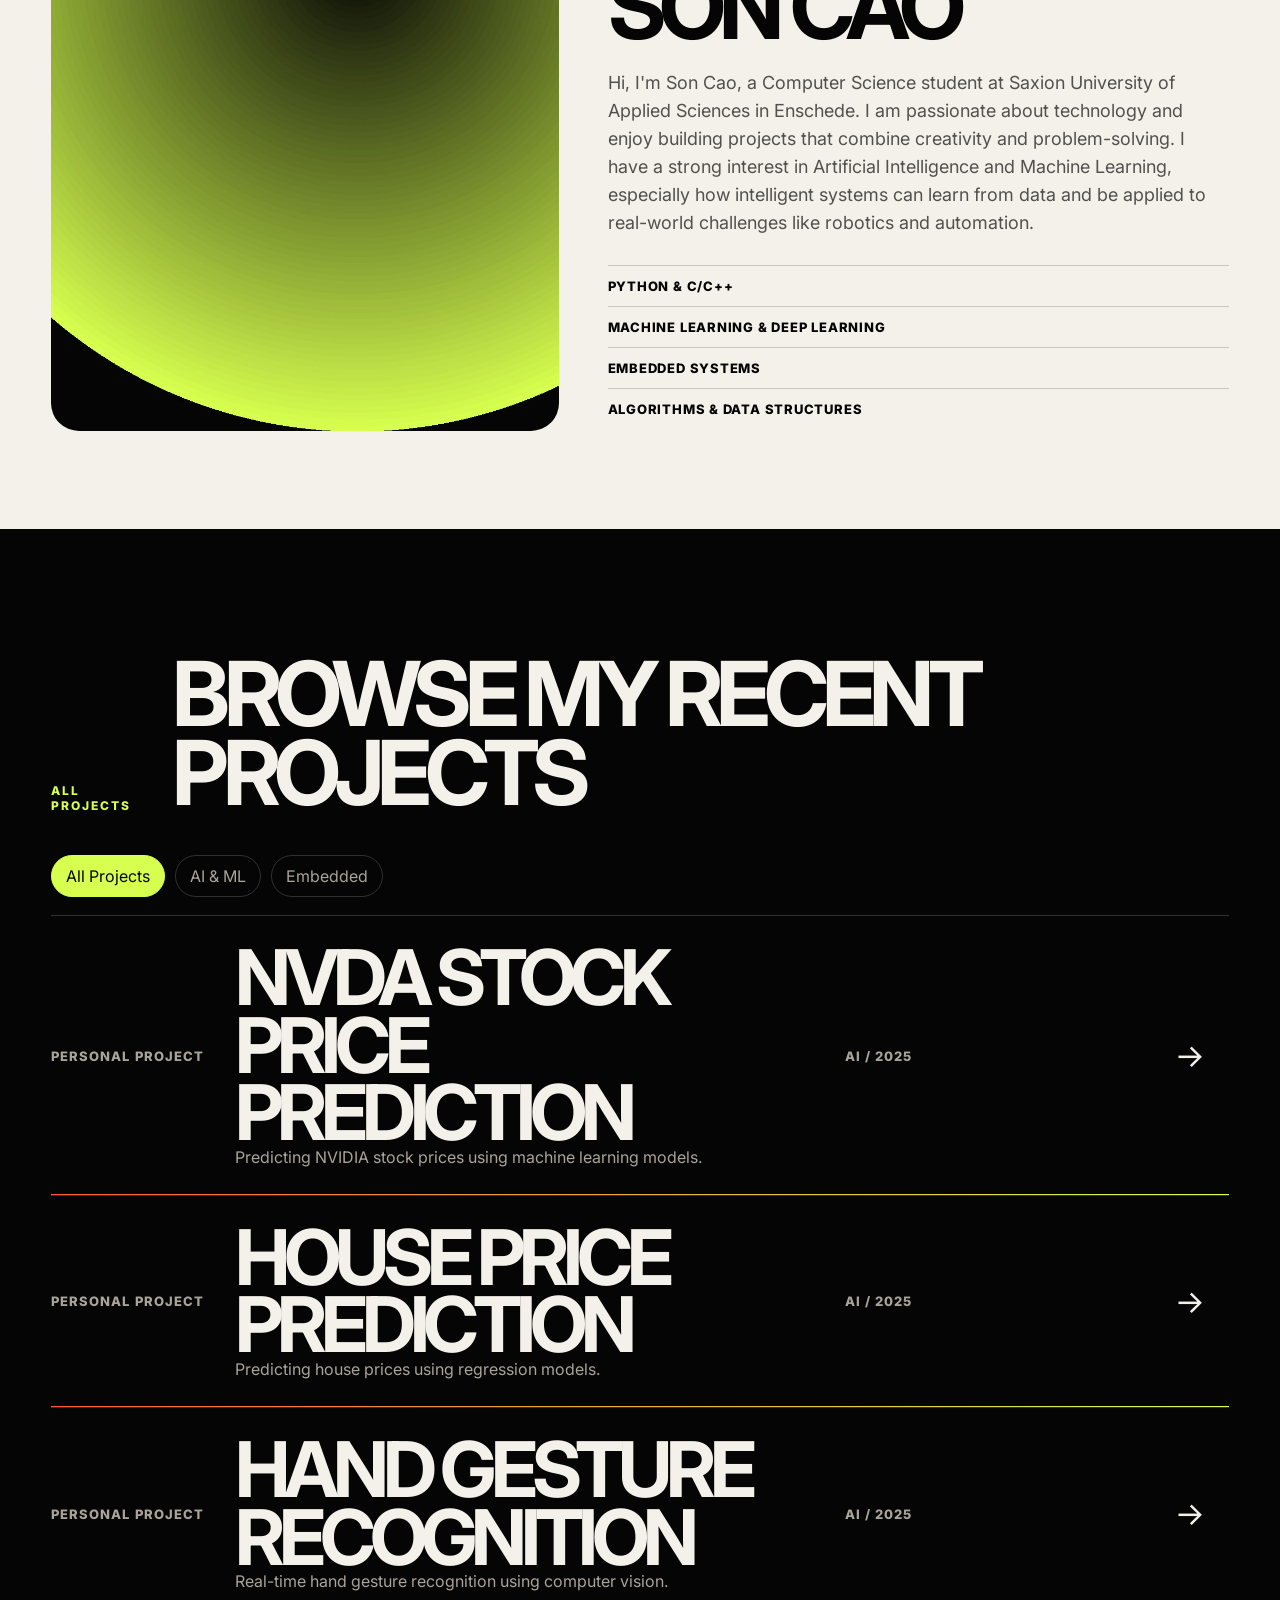
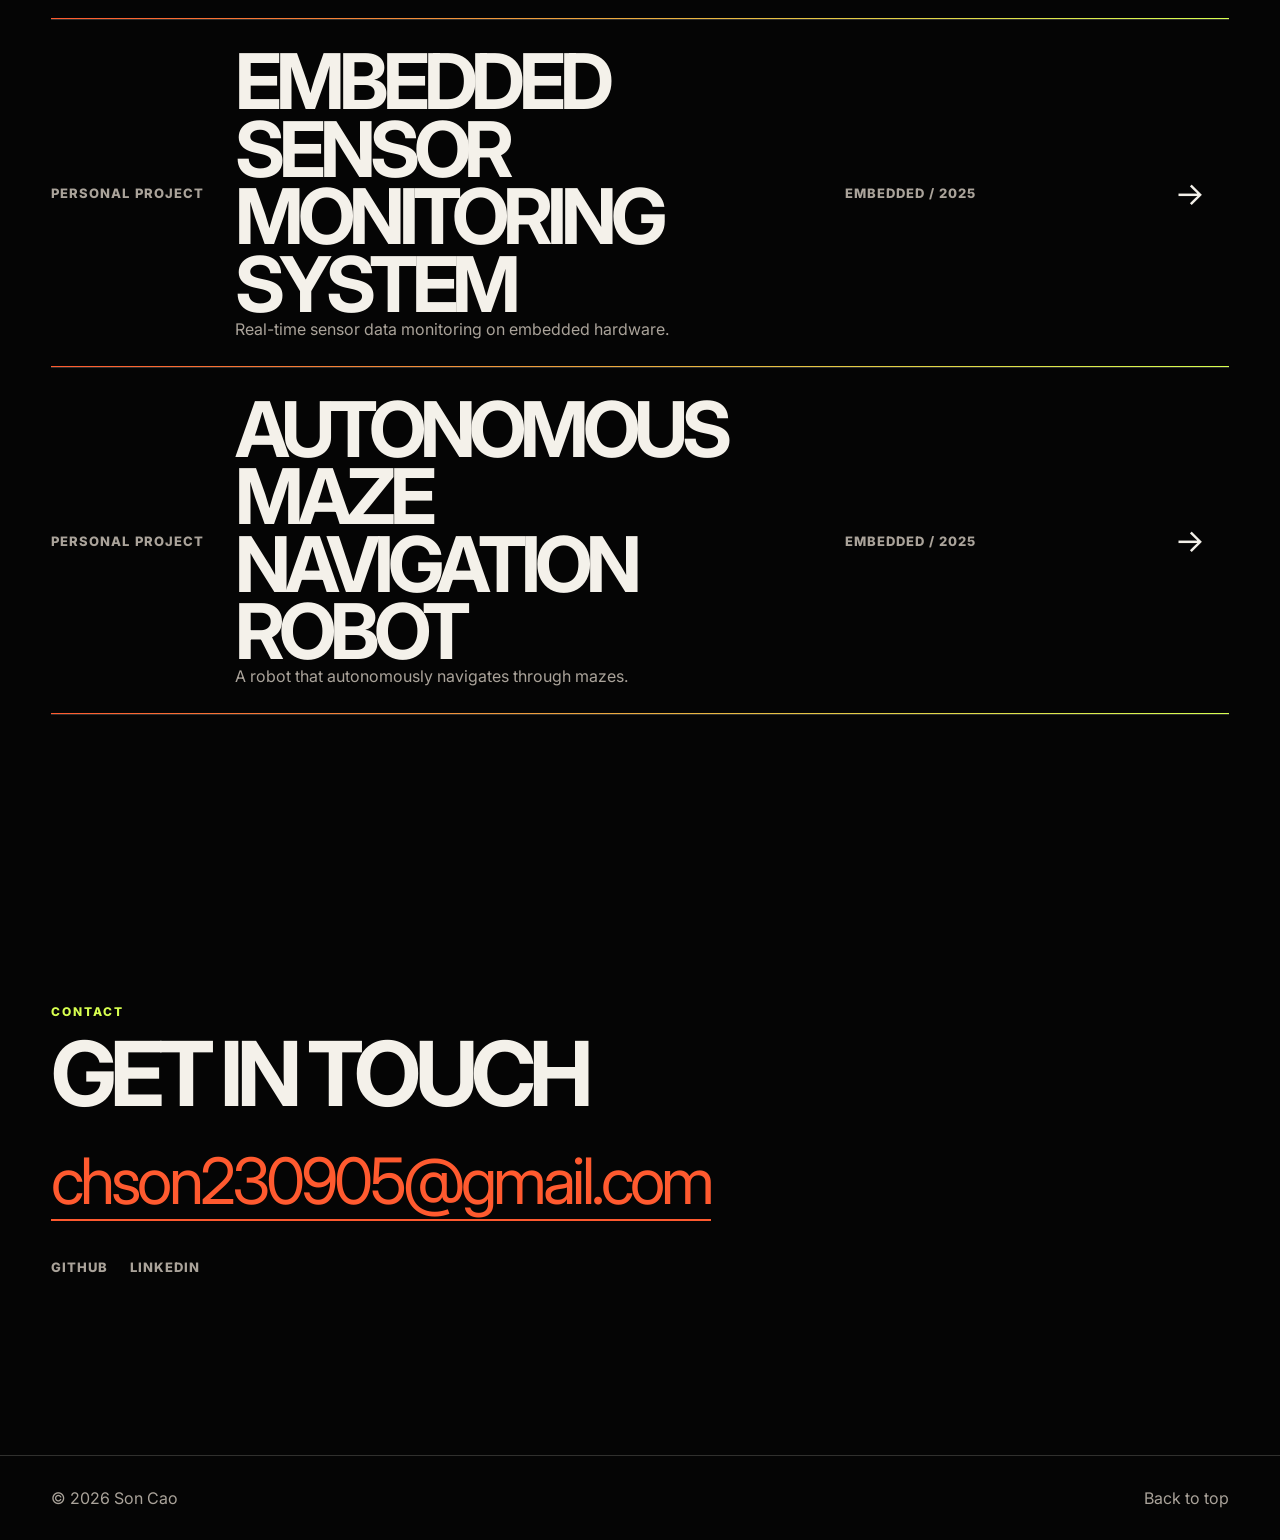
==== commit 615dcbc7: "restructuring the website add more projects" ====
--- a/index.html
+++ b/index.html
@@ -3,8 +3,8 @@
 <head>
   <meta charset="utf-8" />
   <meta name="viewport" content="width=device-width, initial-scale=1" />
-  <title>Son Cao — Cinematic Portfolio</title>
-  <meta name="description" content="Editable cinematic portfolio template for video, design, and creative technology work." />
+  <title>Son Cao — Portfolio</title>
+  <meta name="description" content="Portfolio of Son Cao — Computer Science student specializing in AI, Machine Learning, and Embedded Systems." />
 
   <link rel="preconnect" href="https://fonts.googleapis.com" />
   <link rel="preconnect" href="https://fonts.gstatic.com" crossorigin />
@@ -72,9 +72,9 @@
       <div class="hero-fallback"></div>
 
       <div class="hero-content reveal">
-        <p class="eyebrow">Portfolio / Motion / Code / Design</p>
-        <h1>Du Ma.</h1>
-        <p class="hero-copy">Con Cac.</p>
+        <p class="eyebrow">AI / Embedded Systems / Code / Engineering</p>
+        <h1>Hello, I'm Son Cao.</h1>
+        <p class="hero-copy">Computer Science student at Saxion University of Applied Sciences. Passionate about AI, Machine Learning, and Embedded Systems.</p>
 
         <div class="hero-actions">
           <a class="button" href="#work">View work</a>
@@ -96,27 +96,27 @@
       <!-- <a class="scroll-cue" href="#work" aria-label="Scroll to work">Scroll</a> -->
     </section>
 
-    <section class="statement reveal" aria-label="Creative statement">
+    <section class="statement reveal-scale" aria-label="Creative statement">
       <p class="kicker">What I do</p>
-      <h2>I Do Shit Man.</p>
+      <h2>I build intelligent systems and creative tech solutions.</h2>
     </section>
 
     <section id="about" class="about" aria-labelledby="about-title">
-      <div class="about-media reveal">
+      <div class="about-media reveal-left">
         <video autoplay muted loop playsinline poster="assets/images/about-poster.jpg">
           <source src="assets/videos/about.mp4" type="video/mp4" />
         </video>
       </div>
 
-      <div class="about-copy reveal">
+      <div class="about-copy reveal-right">
         <p class="kicker">About</p>
-        <h2 id="about-title">tao ten son.</h2>
-        <p>may con ga biet gi.</p>
+        <h2 id="about-title">Son Cao</h2>
+        <p>Hi, I'm Son Cao, a Computer Science student at Saxion University of Applied Sciences in Enschede. I am passionate about technology and enjoy building projects that combine creativity and problem-solving. I have a strong interest in Artificial Intelligence and Machine Learning, especially how intelligent systems can learn from data and be applied to real-world challenges like robotics and automation.</p>
         <ul class="skill-list">
-          <li>haha</li>
-          <li>haha &amp; haha</li>
-          <li>haha</li>
-          <li>haha</li>
+          <li>Python &amp; C/C++</li>
+          <li>Machine Learning &amp; Deep Learning</li>
+          <li>Embedded Systems</li>
+          <li>Algorithms &amp; Data Structures</li>
         </ul>
       </div>
     </section>
@@ -124,14 +124,13 @@
     <section id="work" class="work" aria-labelledby="work-title">
       <div class="section-head reveal">
         <p class="kicker">All projects</p>
-        <h2 id="work-title">Hay vai lon</h2>
+        <h2 id="work-title">Browse My Recent Projects</h2>
       </div>
 
       <div class="filters reveal" role="list" aria-label="Project filters">
         <button class="filter is-active" data-filter="all">All Projects</button>
-        <button class="filter" data-filter="web">Web</button>
-        <button class="filter" data-filter="video">Video</button>
-        <button class="filter" data-filter="design">Design</button>
+        <button class="filter" data-filter="ai">AI &amp; ML</button>
+        <button class="filter" data-filter="embedded">Embedded</button>
       </div>
 
       <div class="project-list" id="projectList"></div>
@@ -139,12 +138,11 @@
 
     <section id="contact" class="contact reveal" aria-labelledby="contact-title">
       <p class="kicker">Contact</p>
-      <h2 id="contact-title">goi cho anh di em</h2>
-      <a class="big-link" href="mailto:longtron@gmail.com">sondeptrai@gmail.com</a>
+      <h2 id="contact-title">Get in Touch</h2>
+      <a class="big-link" href="mailto:chson230905@gmail.com">chson230905@gmail.com</a>
       <div class="socials">
-        <a href="https://github.com/chson230905">GitHub</a>
-        <a href="https://www.linkedin.com/">LinkedIn</a>
-        <a href="https://vimeo.com/">Vimeo</a>
+        <a href="https://github.com/hoagson2309">GitHub</a>
+        <a href="https://www.linkedin.com/in/son-cao-50ba24396/">LinkedIn</a>
       </div>
     </section>
   </main>
--- a/css/styles.css
+++ b/css/styles.css
@@ -11,8 +11,12 @@
   --accent-2: #d7ff4f;
   --line: rgba(244, 241, 234, 0.18);
   --radius: 28px;
-  --max: 1480px;
+  --max: 1280px;
   --pad: clamp(20px, 4vw, 64px);
+}
+
+.grain {
+  display: none;
 }
 
 /* =====================================================
@@ -84,14 +88,61 @@
 
 .reveal {
   opacity: 0;
-  transform: translateY(24px);
-  transition: opacity 0.75s ease, transform 0.75s ease;
+  transform: translateY(40px);
+  transition:
+    opacity 0.9s cubic-bezier(0.16, 1, 0.3, 1),
+    transform 0.9s cubic-bezier(0.16, 1, 0.3, 1);
 }
 
 .reveal.is-visible {
   opacity: 1;
   transform: translateY(0);
 }
+
+.reveal-left {
+  opacity: 0;
+  transform: translateX(-60px);
+  transition:
+    opacity 0.9s cubic-bezier(0.16, 1, 0.3, 1),
+    transform 0.9s cubic-bezier(0.16, 1, 0.3, 1);
+}
+
+.reveal-left.is-visible {
+  opacity: 1;
+  transform: translateX(0);
+}
+
+.reveal-right {
+  opacity: 0;
+  transform: translateX(60px);
+  transition:
+    opacity 0.9s cubic-bezier(0.16, 1, 0.3, 1),
+    transform 0.9s cubic-bezier(0.16, 1, 0.3, 1);
+}
+
+.reveal-right.is-visible {
+  opacity: 1;
+  transform: translateX(0);
+}
+
+.reveal-scale {
+  opacity: 0;
+  transform: scale(0.92);
+  transition:
+    opacity 0.9s cubic-bezier(0.16, 1, 0.3, 1),
+    transform 0.9s cubic-bezier(0.16, 1, 0.3, 1);
+}
+
+.reveal-scale.is-visible {
+  opacity: 1;
+  transform: scale(1);
+}
+
+[data-delay="1"] { transition-delay: 0.1s !important; }
+[data-delay="2"] { transition-delay: 0.2s !important; }
+[data-delay="3"] { transition-delay: 0.3s !important; }
+[data-delay="4"] { transition-delay: 0.4s !important; }
+[data-delay="5"] { transition-delay: 0.5s !important; }
 
 .eyebrow,
 .kicker,
@@ -289,9 +340,9 @@
 .hero {
   position: relative;
   display: flex;
-  align-items: flex-end;
+  align-items: center;
   min-height: 100svh;
-  padding: 160px var(--pad) 80px;
+  padding: 120px 0 100px;
   overflow: hidden;
   isolation: isolate;
 }
@@ -322,7 +373,10 @@
 }
 
 .hero-content {
-  max-width: 1120px;
+  width: 100%;
+  max-width: var(--max);
+  margin: 0 auto;
+  padding: 0 var(--pad);
 }
 
 h1 {
@@ -590,13 +644,14 @@
 
 .project-row .arrow {
   justify-self: end;
+  padding-right: 24px;
   font-size: 32px;
   transition: transform 0.2s ease;
 }
 
 .project-row:hover .arrow {
   color: var(--accent);
-  transform: translateX(8px);
+  transform: translateX(-4px);
 }
 
 /* =====================================================
@@ -802,9 +857,37 @@
     transform: none !important;
   }
 
-  .reveal {
-    opacity: 1;
-    transform: none;
+  .reveal,
+  .reveal-left,
+  .reveal-right,
+  .reveal-scale,
+  .project-row,
+  .skill-list li,
+  .filter,
+  .hero-content .eyebrow,
+  .hero-content h1,
+  .hero-content .hero-copy,
+  .hero-content .hero-actions,
+  .hero-content .hero-video-controls,
+  .contact .kicker,
+  .contact h2,
+  .contact .big-link,
+  .contact .socials {
+    opacity: 1 !important;
+    transform: none !important;
+  }
+
+  .statement h2 {
+    background-position: 0 0 !important;
+    -webkit-text-fill-color: unset !important;
+  }
+
+  .project-row::after {
+    width: 100% !important;
+  }
+
+  .grain {
+    animation: none !important;
   }
 }
 
@@ -1123,4 +1206,354 @@
 
 .site-header.is-over-light .menu-links a {
   color: var(--text);
-}+}
+
+/* =====================================================
+   FAST SMOOTH NAVBAR COLOR TRANSITION
+   Smooth but responsive when scrolling fast
+   ===================================================== */
+
+.site-header {
+  --nav-bg: rgba(10, 10, 10, 0.55);
+  --nav-border: rgba(255, 255, 255, 0.16);
+  --nav-shadow: rgba(0, 0, 0, 0.32);
+  --nav-text: #f4f1ea;
+  --nav-button-bg: rgba(255, 255, 255, 0.08);
+  --nav-button-border: rgba(255, 255, 255, 0.18);
+
+  background: var(--nav-bg) !important;
+  border-color: var(--nav-border) !important;
+  box-shadow: 0 18px 55px var(--nav-shadow) !important;
+
+  transition:
+  background 0.7s cubic-bezier(0.22, 1, 0.36, 1),
+  border-color 0.7s cubic-bezier(0.22, 1, 0.36, 1),
+  box-shadow 0.7s cubic-bezier(0.22, 1, 0.36, 1),
+  color 0.7s cubic-bezier(0.22, 1, 0.36, 1) !important;
+}
+
+.site-header .brand,
+.site-header .site-menu a {
+  color: var(--nav-text) !important;
+
+  transition:
+    color 0.7s cubic-bezier(0.22, 1, 0.36, 1),
+    transform 0.25s cubic-bezier(0.25, 1.4, 0.45, 1),
+    opacity 0.2s ease !important;
+}
+
+.site-header .hamburger-icon {
+  background: var(--nav-button-bg) !important;
+  border-color: var(--nav-button-border) !important;
+
+  transition:
+    background 0.7s cubic-bezier(0.22, 1, 0.36, 1),
+    border-color 0.7s cubic-bezier(0.22, 1, 0.36, 1),
+    transform 0.2s ease,
+    box-shadow 0.2s ease !important;
+}
+
+.site-header .hamburger-icon span {
+  background: var(--nav-text) !important;
+
+  transition:
+    background 0.7s cubic-bezier(0.22, 1, 0.36, 1),
+    transform 0.25s ease,
+    opacity 0.25s ease !important;
+}
+
+.site-header.is-over-light {
+  --nav-bg: rgba(244, 241, 234, 0.76);
+  --nav-border: rgba(5, 5, 5, 0.14);
+  --nav-shadow: rgba(0, 0, 0, 0.1);
+  --nav-text: #050505;
+  --nav-button-bg: rgba(5, 5, 5, 0.08);
+  --nav-button-border: rgba(5, 5, 5, 0.16);
+}
+
+.site-header.is-over-light .menu-links {
+  background: rgba(10, 10, 10, 0.94) !important;
+  border-color: rgba(255, 255, 255, 0.14) !important;
+}
+
+.site-header.is-over-light .menu-links a {
+  color: var(--text) !important;
+}
+
+/* =====================================================
+   SCROLL EFFECTS
+   ===================================================== */
+
+.project-row {
+  opacity: 0;
+  transform: translateY(32px);
+  transition:
+    opacity 0.7s cubic-bezier(0.16, 1, 0.3, 1),
+    transform 0.7s cubic-bezier(0.16, 1, 0.3, 1);
+}
+
+.project-row.is-visible {
+  opacity: 1;
+  transform: translateY(0);
+}
+
+.project-row::after {
+  content: "";
+  position: absolute;
+  bottom: 0;
+  left: 0;
+  width: 0;
+  height: 1px;
+  background: linear-gradient(90deg, var(--accent), var(--accent-2));
+  transition: width 0.8s cubic-bezier(0.16, 1, 0.3, 1);
+}
+
+.project-row.is-visible::after {
+  width: 100%;
+}
+
+.project-row:hover {
+  background: rgba(255, 255, 255, 0.03);
+  transition:
+    opacity 0.7s cubic-bezier(0.16, 1, 0.3, 1),
+    transform 0.7s cubic-bezier(0.16, 1, 0.3, 1),
+    background 0.4s ease;
+}
+
+.project-row h3 {
+  transition: color 0.4s ease;
+}
+
+.project-row:hover h3 {
+  color: var(--accent-2);
+}
+
+.project-row p {
+  transition: color 0.4s ease;
+}
+
+.project-row:hover p {
+  color: var(--text);
+}
+
+.about-media {
+  transition: transform 0.05s linear;
+  will-change: transform;
+}
+
+.skill-list li {
+  opacity: 0;
+  transform: translateY(16px);
+  transition:
+    opacity 0.6s cubic-bezier(0.16, 1, 0.3, 1),
+    transform 0.6s cubic-bezier(0.16, 1, 0.3, 1);
+}
+
+.skill-list.is-visible li:nth-child(1) { opacity: 1; transform: translateY(0); transition-delay: 0.1s; }
+.skill-list.is-visible li:nth-child(2) { opacity: 1; transform: translateY(0); transition-delay: 0.2s; }
+.skill-list.is-visible li:nth-child(3) { opacity: 1; transform: translateY(0); transition-delay: 0.3s; }
+.skill-list.is-visible li:nth-child(4) { opacity: 1; transform: translateY(0); transition-delay: 0.4s; }
+
+.filter {
+  opacity: 0;
+  transform: translateY(12px) scale(0.95);
+  transition:
+    opacity 0.5s cubic-bezier(0.16, 1, 0.3, 1),
+    transform 0.5s cubic-bezier(0.16, 1, 0.3, 1),
+    background 0.2s ease,
+    color 0.2s ease,
+    border-color 0.2s ease,
+    box-shadow 0.2s ease;
+}
+
+.filters.is-visible .filter:nth-child(1) { opacity: 1; transform: translateY(0) scale(1); transition-delay: 0.05s; }
+.filters.is-visible .filter:nth-child(2) { opacity: 1; transform: translateY(0) scale(1); transition-delay: 0.15s; }
+.filters.is-visible .filter:nth-child(3) { opacity: 1; transform: translateY(0) scale(1); transition-delay: 0.25s; }
+
+.statement h2 {
+  background: linear-gradient(90deg, var(--text), var(--muted));
+  background-size: 200% 100%;
+  background-position: 100% 0;
+  -webkit-background-clip: text;
+  background-clip: text;
+  -webkit-text-fill-color: transparent;
+  transition: background-position 1.4s cubic-bezier(0.16, 1, 0.3, 1) 0.2s;
+}
+
+.statement.is-visible h2,
+.statement.reveal-scale.is-visible h2 {
+  background-position: 0 0;
+}
+
+.contact .kicker,
+.contact h2,
+.contact .big-link,
+.contact .socials {
+  opacity: 0;
+  transform: translateY(30px);
+  transition:
+    opacity 0.8s cubic-bezier(0.16, 1, 0.3, 1),
+    transform 0.8s cubic-bezier(0.16, 1, 0.3, 1);
+}
+
+.contact.is-visible .kicker  { opacity: 1; transform: translateY(0); transition-delay: 0s; }
+.contact.is-visible h2       { opacity: 1; transform: translateY(0); transition-delay: 0.1s; }
+.contact.is-visible .big-link { opacity: 1; transform: translateY(0); transition-delay: 0.2s; }
+.contact.is-visible .socials  { opacity: 1; transform: translateY(0); transition-delay: 0.3s; }
+
+.hero-content .eyebrow,
+.hero-content h1,
+.hero-content .hero-copy,
+.hero-content .hero-actions,
+.hero-content .hero-video-controls {
+  opacity: 0;
+  transform: translateY(30px);
+  transition:
+    opacity 0.8s cubic-bezier(0.16, 1, 0.3, 1),
+    transform 0.8s cubic-bezier(0.16, 1, 0.3, 1);
+}
+
+.hero-content.is-visible .eyebrow           { opacity: 1; transform: translateY(0); transition-delay: 0.1s; }
+.hero-content.is-visible h1                  { opacity: 1; transform: translateY(0); transition-delay: 0.25s; }
+.hero-content.is-visible .hero-copy          { opacity: 1; transform: translateY(0); transition-delay: 0.4s; }
+.hero-content.is-visible .hero-actions       { opacity: 1; transform: translateY(0); transition-delay: 0.55s; }
+.hero-content.is-visible .hero-video-controls { opacity: 1; transform: translateY(0); transition-delay: 0.7s; }
+
+/* =====================================================
+   PROJECT DETAIL PAGE
+   ===================================================== */
+
+.project-page {
+  min-height: 100vh;
+  padding-top: 140px;
+}
+
+.project-hero-detail {
+  max-width: var(--max);
+  margin: 0 auto;
+  padding: 90px var(--pad) 60px;
+}
+
+.project-hero-detail h1 {
+  max-width: 1200px;
+  margin-top: 18px;
+  font-size: clamp(58px, 11vw, 170px);
+  line-height: 0.82;
+  letter-spacing: -0.09em;
+  text-transform: uppercase;
+}
+
+.project-detail-subtitle {
+  max-width: 760px;
+  margin-top: 28px;
+  color: var(--muted);
+  font-size: clamp(18px, 2vw, 26px);
+  line-height: 1.4;
+}
+
+.project-detail-media {
+  max-width: var(--max);
+  margin: 0 auto;
+  padding: 0 var(--pad) 80px;
+}
+
+.project-detail-media video,
+.project-detail-media img {
+  width: 100%;
+  max-height: 78vh;
+  border-radius: var(--radius);
+  object-fit: cover;
+  background: var(--panel);
+}
+
+.project-detail-grid {
+  display: grid;
+  grid-template-columns: 0.8fr 1.2fr;
+  gap: 64px;
+  max-width: var(--max);
+  margin: 0 auto;
+  padding: 70px var(--pad) 120px;
+  border-top: 1px solid var(--line);
+}
+
+.project-detail-meta {
+  display: grid;
+  align-content: start;
+  gap: 28px;
+}
+
+.project-detail-meta h3 {
+  margin-top: 8px;
+  font-size: clamp(22px, 2.4vw, 40px);
+  line-height: 1;
+  letter-spacing: -0.05em;
+  text-transform: uppercase;
+}
+
+.project-tools {
+  display: flex;
+  flex-wrap: wrap;
+  gap: 10px;
+  padding: 0;
+  margin: 14px 0 0;
+  list-style: none;
+}
+
+.project-tools li {
+  padding: 9px 12px;
+  border: 1px solid var(--line);
+  border-radius: 999px;
+  color: var(--muted);
+  font-size: 12px;
+  font-weight: 800;
+  letter-spacing: 0.08em;
+  text-transform: uppercase;
+}
+
+.project-detail-copy {
+  display: grid;
+  gap: 42px;
+}
+
+.project-detail-copy p:not(.kicker) {
+  max-width: 850px;
+  margin-top: 14px;
+  color: var(--muted);
+  font-size: clamp(18px, 2vw, 24px);
+  line-height: 1.5;
+}
+
+.project-detail-actions {
+  display: flex;
+  flex-wrap: wrap;
+  gap: 12px;
+  margin-top: 12px;
+}
+
+@media screen and (max-width: 900px) {
+  .project-page {
+    padding-top: 110px;
+  }
+
+  .project-hero-detail {
+    padding-top: 70px;
+  }
+
+  .project-detail-grid {
+    grid-template-columns: 1fr;
+    gap: 44px;
+  }
+
+  .project-detail-media video,
+  .project-detail-media img {
+    max-height: none;
+  }
+
+  .project-detail-copy p:not(.kicker) {
+    font-size: 15px;
+  }
+
+  .project-detail-actions {
+    gap: 10px;
+  }
+}
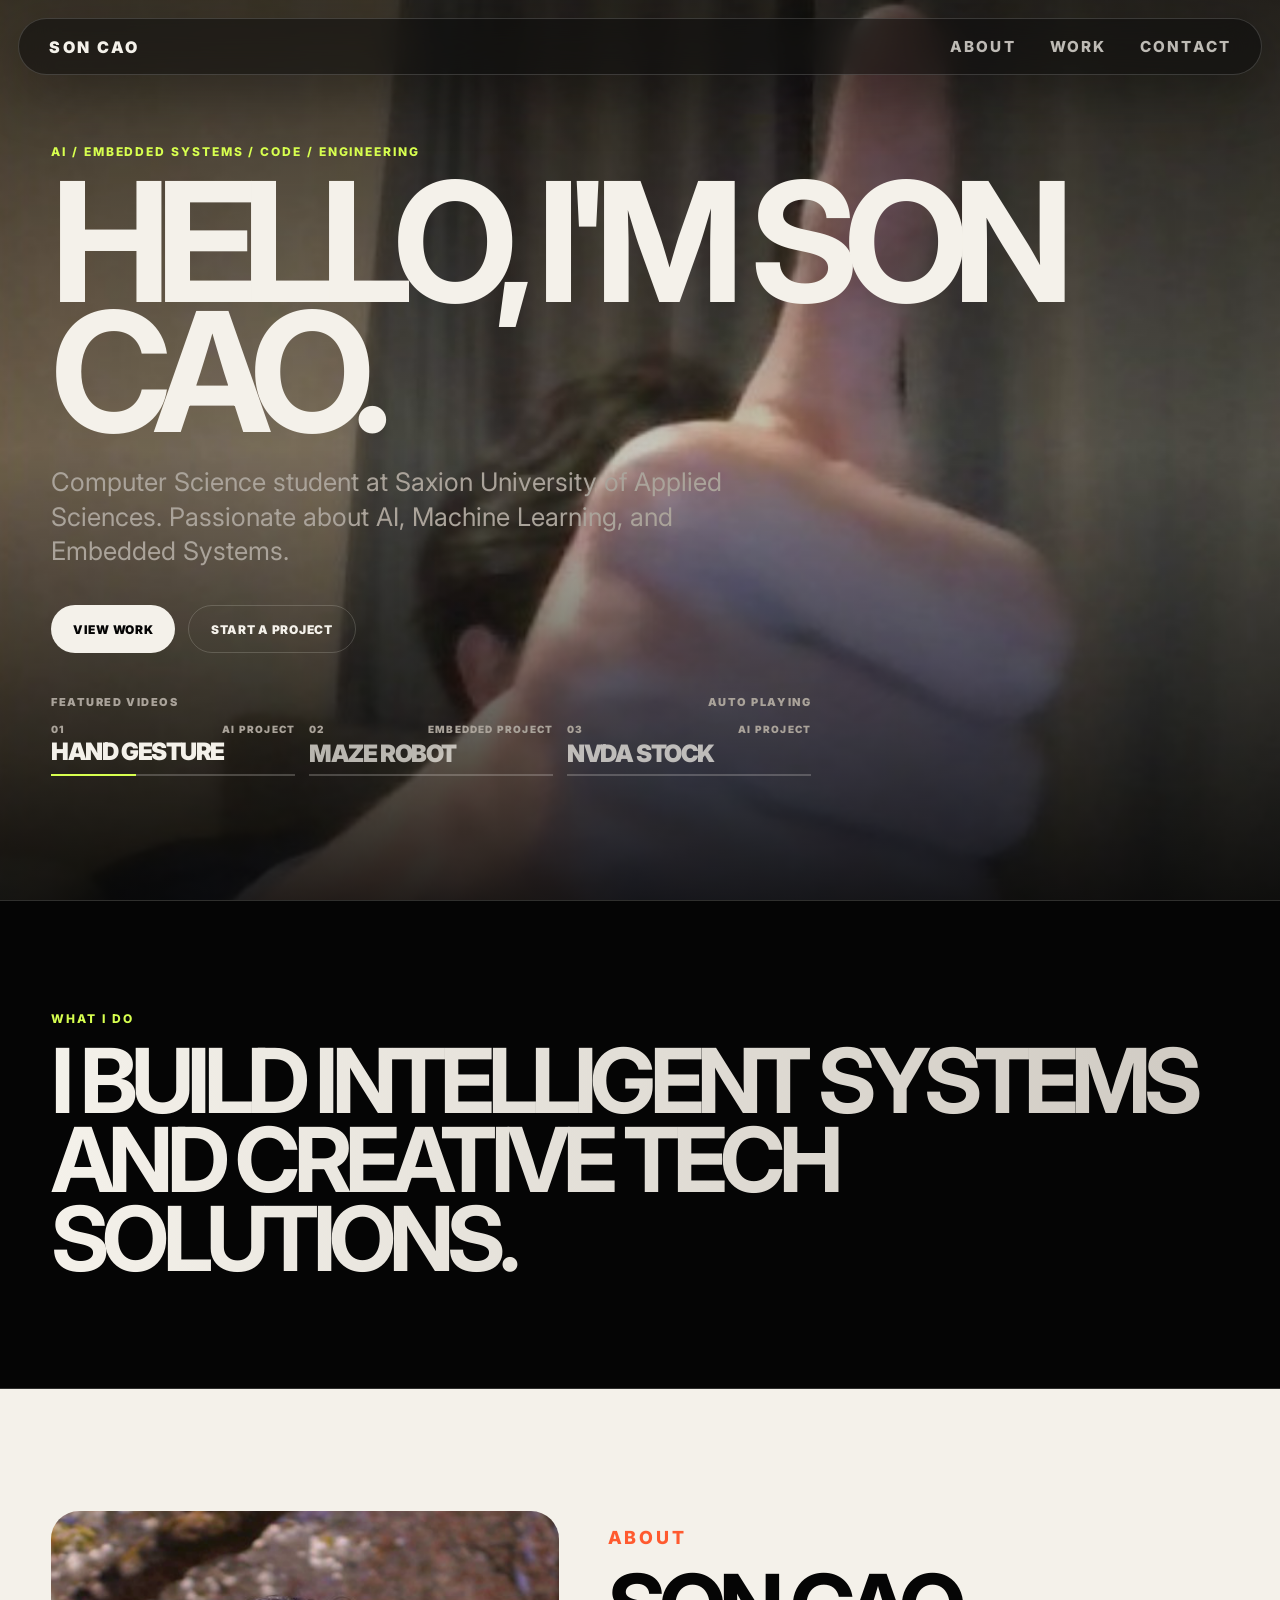
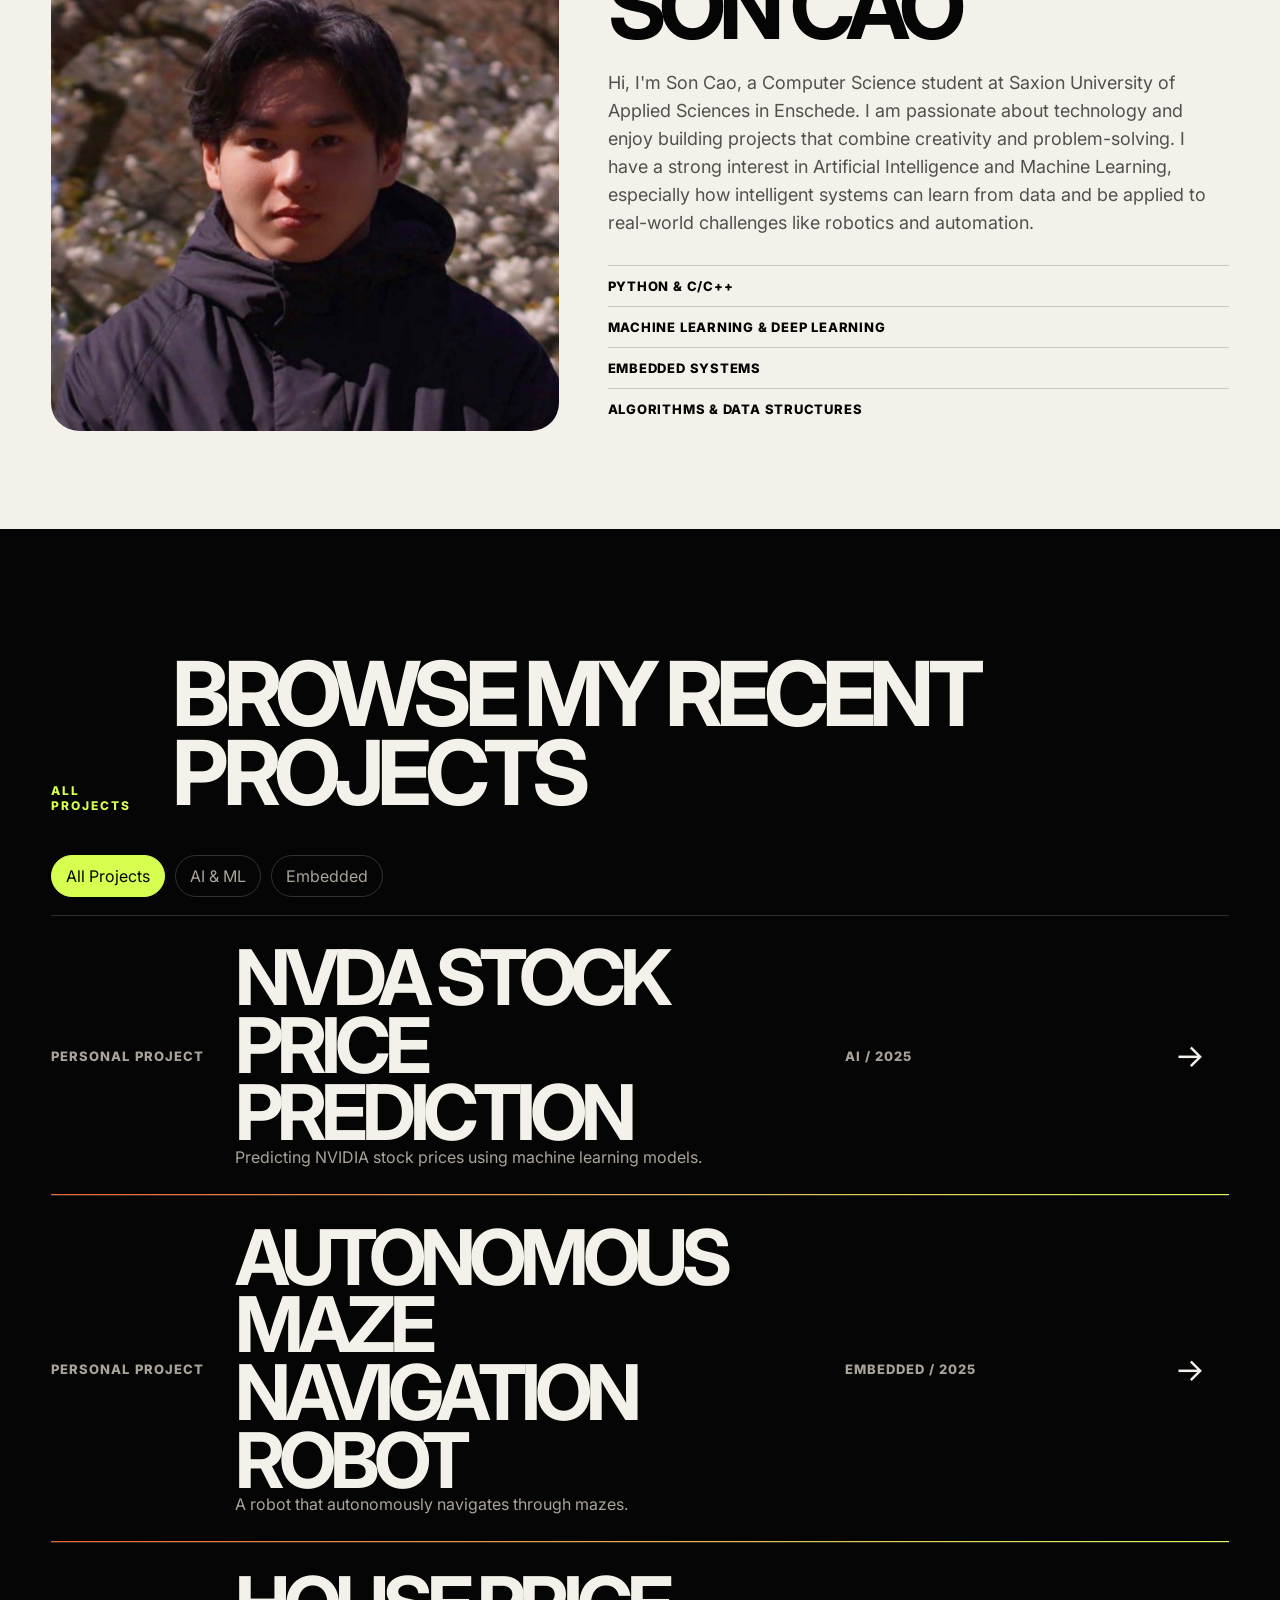
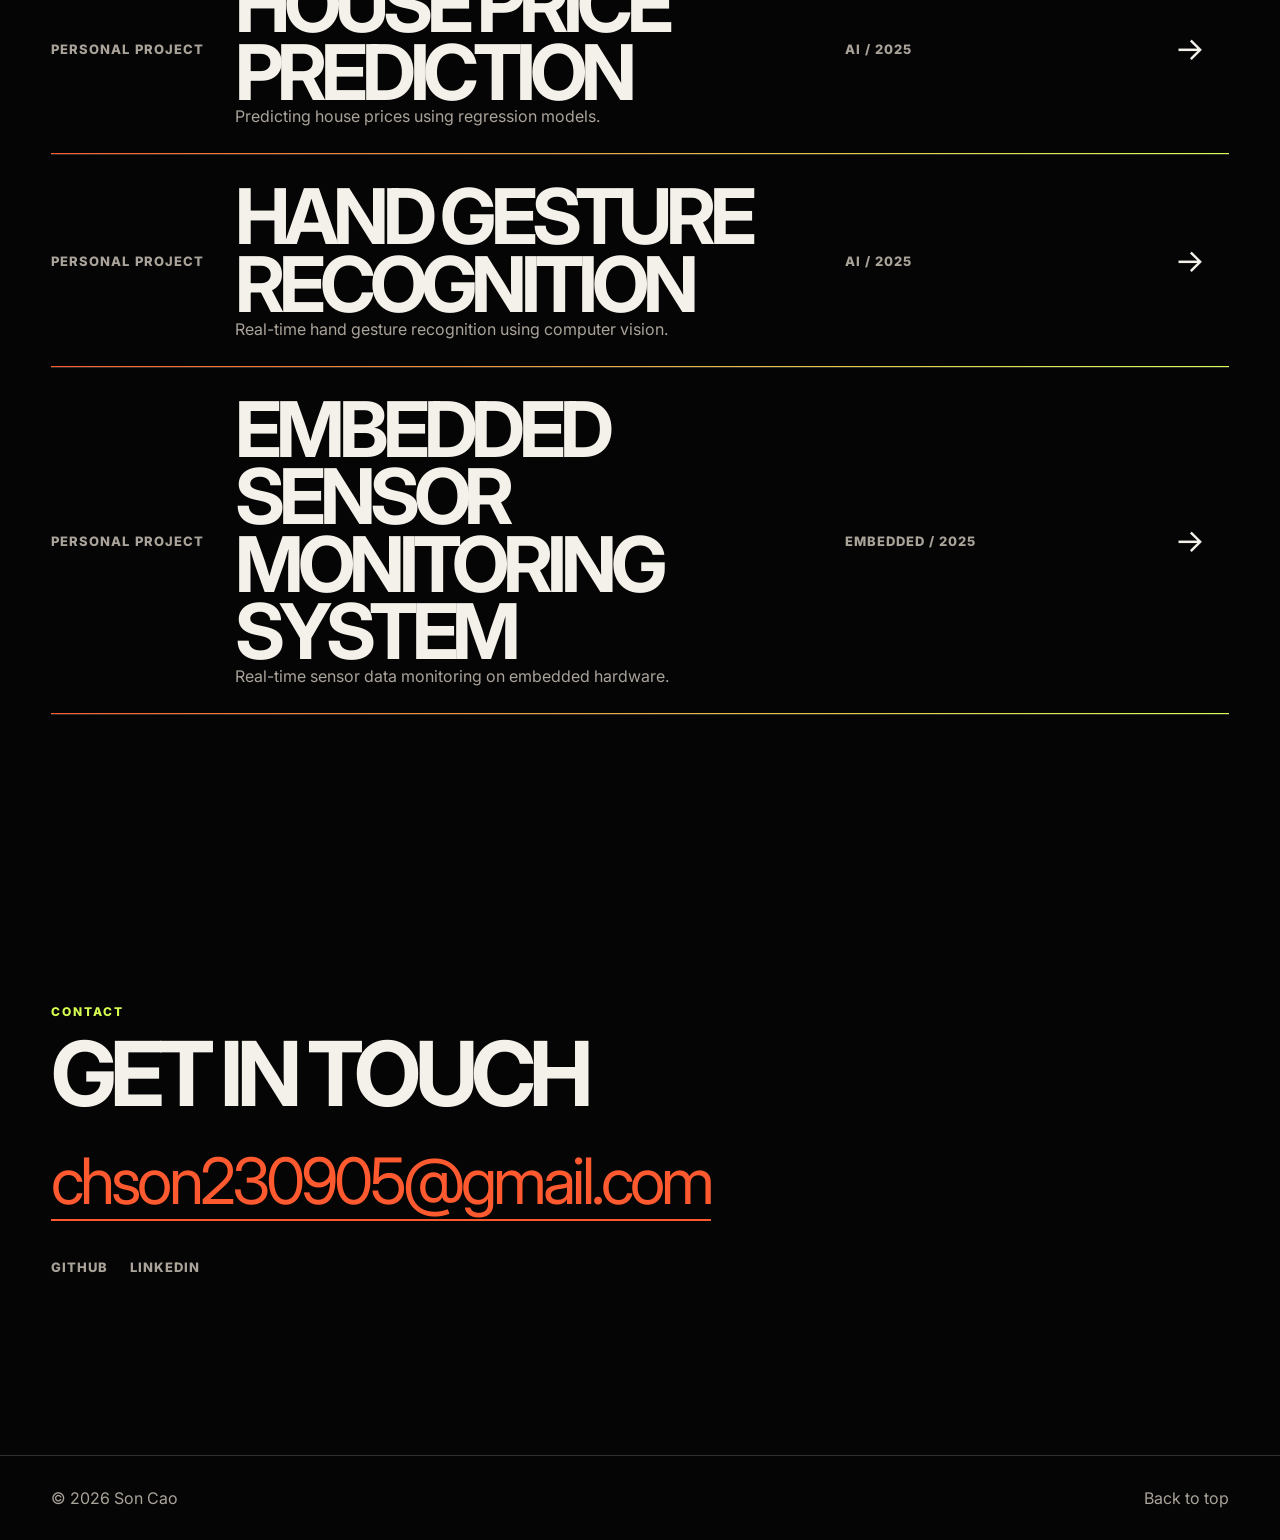
==== commit 2c105f5c: "Added videos for my front page" ====
--- a/index.html
+++ b/index.html
@@ -103,9 +103,7 @@
 
     <section id="about" class="about" aria-labelledby="about-title">
       <div class="about-media reveal-left">
-        <video autoplay muted loop playsinline poster="assets/images/about-poster.jpg">
-          <source src="assets/videos/about.mp4" type="video/mp4" />
-        </video>
+        <img src="assets/images/son-photo.png" alt="Son Cao" />
       </div>
 
       <div class="about-copy reveal-right">
--- a/css/styles.css
+++ b/css/styles.css
@@ -88,10 +88,10 @@
 
 .reveal {
   opacity: 0;
-  transform: translateY(40px);
-  transition:
-    opacity 0.9s cubic-bezier(0.16, 1, 0.3, 1),
-    transform 0.9s cubic-bezier(0.16, 1, 0.3, 1);
+  transform: translateY(24px);
+  transition:
+    opacity 1.2s cubic-bezier(0.22, 1, 0.36, 1),
+    transform 1.2s cubic-bezier(0.22, 1, 0.36, 1);
 }
 
 .reveal.is-visible {
@@ -101,10 +101,10 @@
 
 .reveal-left {
   opacity: 0;
-  transform: translateX(-60px);
-  transition:
-    opacity 0.9s cubic-bezier(0.16, 1, 0.3, 1),
-    transform 0.9s cubic-bezier(0.16, 1, 0.3, 1);
+  transform: translateX(-36px);
+  transition:
+    opacity 1.2s cubic-bezier(0.22, 1, 0.36, 1),
+    transform 1.2s cubic-bezier(0.22, 1, 0.36, 1);
 }
 
 .reveal-left.is-visible {
@@ -114,10 +114,10 @@
 
 .reveal-right {
   opacity: 0;
-  transform: translateX(60px);
-  transition:
-    opacity 0.9s cubic-bezier(0.16, 1, 0.3, 1),
-    transform 0.9s cubic-bezier(0.16, 1, 0.3, 1);
+  transform: translateX(36px);
+  transition:
+    opacity 1.2s cubic-bezier(0.22, 1, 0.36, 1),
+    transform 1.2s cubic-bezier(0.22, 1, 0.36, 1);
 }
 
 .reveal-right.is-visible {
@@ -127,10 +127,10 @@
 
 .reveal-scale {
   opacity: 0;
-  transform: scale(0.92);
-  transition:
-    opacity 0.9s cubic-bezier(0.16, 1, 0.3, 1),
-    transform 0.9s cubic-bezier(0.16, 1, 0.3, 1);
+  transform: scale(0.96);
+  transition:
+    opacity 1.2s cubic-bezier(0.22, 1, 0.36, 1),
+    transform 1.2s cubic-bezier(0.22, 1, 0.36, 1);
 }
 
 .reveal-scale.is-visible {
@@ -672,7 +672,8 @@
   background: linear-gradient(135deg, #191919, #2a130e);
 }
 
-.about-media video {
+.about-media video,
+.about-media img {
   width: 100%;
   height: 100%;
   min-height: 520px;
@@ -1286,10 +1287,10 @@
 
 .project-row {
   opacity: 0;
-  transform: translateY(32px);
-  transition:
-    opacity 0.7s cubic-bezier(0.16, 1, 0.3, 1),
-    transform 0.7s cubic-bezier(0.16, 1, 0.3, 1);
+  transform: translateY(20px);
+  transition:
+    opacity 1.1s cubic-bezier(0.22, 1, 0.36, 1),
+    transform 1.1s cubic-bezier(0.22, 1, 0.36, 1);
 }
 
 .project-row.is-visible {
@@ -1305,7 +1306,7 @@
   width: 0;
   height: 1px;
   background: linear-gradient(90deg, var(--accent), var(--accent-2));
-  transition: width 0.8s cubic-bezier(0.16, 1, 0.3, 1);
+  transition: width 1.4s cubic-bezier(0.22, 1, 0.36, 1);
 }
 
 .project-row.is-visible::after {
@@ -1337,38 +1338,38 @@
 }
 
 .about-media {
-  transition: transform 0.05s linear;
+  transition: transform 0.4s cubic-bezier(0.22, 1, 0.36, 1);
   will-change: transform;
 }
 
 .skill-list li {
   opacity: 0;
-  transform: translateY(16px);
-  transition:
-    opacity 0.6s cubic-bezier(0.16, 1, 0.3, 1),
-    transform 0.6s cubic-bezier(0.16, 1, 0.3, 1);
-}
-
-.skill-list.is-visible li:nth-child(1) { opacity: 1; transform: translateY(0); transition-delay: 0.1s; }
-.skill-list.is-visible li:nth-child(2) { opacity: 1; transform: translateY(0); transition-delay: 0.2s; }
-.skill-list.is-visible li:nth-child(3) { opacity: 1; transform: translateY(0); transition-delay: 0.3s; }
-.skill-list.is-visible li:nth-child(4) { opacity: 1; transform: translateY(0); transition-delay: 0.4s; }
+  transform: translateY(10px);
+  transition:
+    opacity 1s cubic-bezier(0.22, 1, 0.36, 1),
+    transform 1s cubic-bezier(0.22, 1, 0.36, 1);
+}
+
+.skill-list.is-visible li:nth-child(1) { opacity: 1; transform: translateY(0); transition-delay: 0.15s; }
+.skill-list.is-visible li:nth-child(2) { opacity: 1; transform: translateY(0); transition-delay: 0.3s; }
+.skill-list.is-visible li:nth-child(3) { opacity: 1; transform: translateY(0); transition-delay: 0.45s; }
+.skill-list.is-visible li:nth-child(4) { opacity: 1; transform: translateY(0); transition-delay: 0.6s; }
 
 .filter {
   opacity: 0;
-  transform: translateY(12px) scale(0.95);
-  transition:
-    opacity 0.5s cubic-bezier(0.16, 1, 0.3, 1),
-    transform 0.5s cubic-bezier(0.16, 1, 0.3, 1),
-    background 0.2s ease,
-    color 0.2s ease,
-    border-color 0.2s ease,
-    box-shadow 0.2s ease;
-}
-
-.filters.is-visible .filter:nth-child(1) { opacity: 1; transform: translateY(0) scale(1); transition-delay: 0.05s; }
-.filters.is-visible .filter:nth-child(2) { opacity: 1; transform: translateY(0) scale(1); transition-delay: 0.15s; }
-.filters.is-visible .filter:nth-child(3) { opacity: 1; transform: translateY(0) scale(1); transition-delay: 0.25s; }
+  transform: translateY(8px) scale(0.97);
+  transition:
+    opacity 1s cubic-bezier(0.22, 1, 0.36, 1),
+    transform 1s cubic-bezier(0.22, 1, 0.36, 1),
+    background 0.3s ease,
+    color 0.3s ease,
+    border-color 0.3s ease,
+    box-shadow 0.3s ease;
+}
+
+.filters.is-visible .filter:nth-child(1) { opacity: 1; transform: translateY(0) scale(1); transition-delay: 0.1s; }
+.filters.is-visible .filter:nth-child(2) { opacity: 1; transform: translateY(0) scale(1); transition-delay: 0.2s; }
+.filters.is-visible .filter:nth-child(3) { opacity: 1; transform: translateY(0) scale(1); transition-delay: 0.3s; }
 
 .statement h2 {
   background: linear-gradient(90deg, var(--text), var(--muted));
@@ -1377,7 +1378,7 @@
   -webkit-background-clip: text;
   background-clip: text;
   -webkit-text-fill-color: transparent;
-  transition: background-position 1.4s cubic-bezier(0.16, 1, 0.3, 1) 0.2s;
+  transition: background-position 1.8s cubic-bezier(0.22, 1, 0.36, 1) 0.3s;
 }
 
 .statement.is-visible h2,
@@ -1390,16 +1391,16 @@
 .contact .big-link,
 .contact .socials {
   opacity: 0;
-  transform: translateY(30px);
-  transition:
-    opacity 0.8s cubic-bezier(0.16, 1, 0.3, 1),
-    transform 0.8s cubic-bezier(0.16, 1, 0.3, 1);
-}
-
-.contact.is-visible .kicker  { opacity: 1; transform: translateY(0); transition-delay: 0s; }
-.contact.is-visible h2       { opacity: 1; transform: translateY(0); transition-delay: 0.1s; }
-.contact.is-visible .big-link { opacity: 1; transform: translateY(0); transition-delay: 0.2s; }
-.contact.is-visible .socials  { opacity: 1; transform: translateY(0); transition-delay: 0.3s; }
+  transform: translateY(20px);
+  transition:
+    opacity 1.2s cubic-bezier(0.22, 1, 0.36, 1),
+    transform 1.2s cubic-bezier(0.22, 1, 0.36, 1);
+}
+
+.contact.is-visible .kicker  { opacity: 1; transform: translateY(0); transition-delay: 0.1s; }
+.contact.is-visible h2       { opacity: 1; transform: translateY(0); transition-delay: 0.25s; }
+.contact.is-visible .big-link { opacity: 1; transform: translateY(0); transition-delay: 0.4s; }
+.contact.is-visible .socials  { opacity: 1; transform: translateY(0); transition-delay: 0.55s; }
 
 .hero-content .eyebrow,
 .hero-content h1,
@@ -1407,17 +1408,17 @@
 .hero-content .hero-actions,
 .hero-content .hero-video-controls {
   opacity: 0;
-  transform: translateY(30px);
-  transition:
-    opacity 0.8s cubic-bezier(0.16, 1, 0.3, 1),
-    transform 0.8s cubic-bezier(0.16, 1, 0.3, 1);
-}
-
-.hero-content.is-visible .eyebrow           { opacity: 1; transform: translateY(0); transition-delay: 0.1s; }
-.hero-content.is-visible h1                  { opacity: 1; transform: translateY(0); transition-delay: 0.25s; }
-.hero-content.is-visible .hero-copy          { opacity: 1; transform: translateY(0); transition-delay: 0.4s; }
-.hero-content.is-visible .hero-actions       { opacity: 1; transform: translateY(0); transition-delay: 0.55s; }
-.hero-content.is-visible .hero-video-controls { opacity: 1; transform: translateY(0); transition-delay: 0.7s; }
+  transform: translateY(20px);
+  transition:
+    opacity 1.2s cubic-bezier(0.22, 1, 0.36, 1),
+    transform 1.2s cubic-bezier(0.22, 1, 0.36, 1);
+}
+
+.hero-content.is-visible .eyebrow           { opacity: 1; transform: translateY(0); transition-delay: 0.2s; }
+.hero-content.is-visible h1                  { opacity: 1; transform: translateY(0); transition-delay: 0.4s; }
+.hero-content.is-visible .hero-copy          { opacity: 1; transform: translateY(0); transition-delay: 0.6s; }
+.hero-content.is-visible .hero-actions       { opacity: 1; transform: translateY(0); transition-delay: 0.8s; }
+.hero-content.is-visible .hero-video-controls { opacity: 1; transform: translateY(0); transition-delay: 1s; }
 
 /* =====================================================
    PROJECT DETAIL PAGE
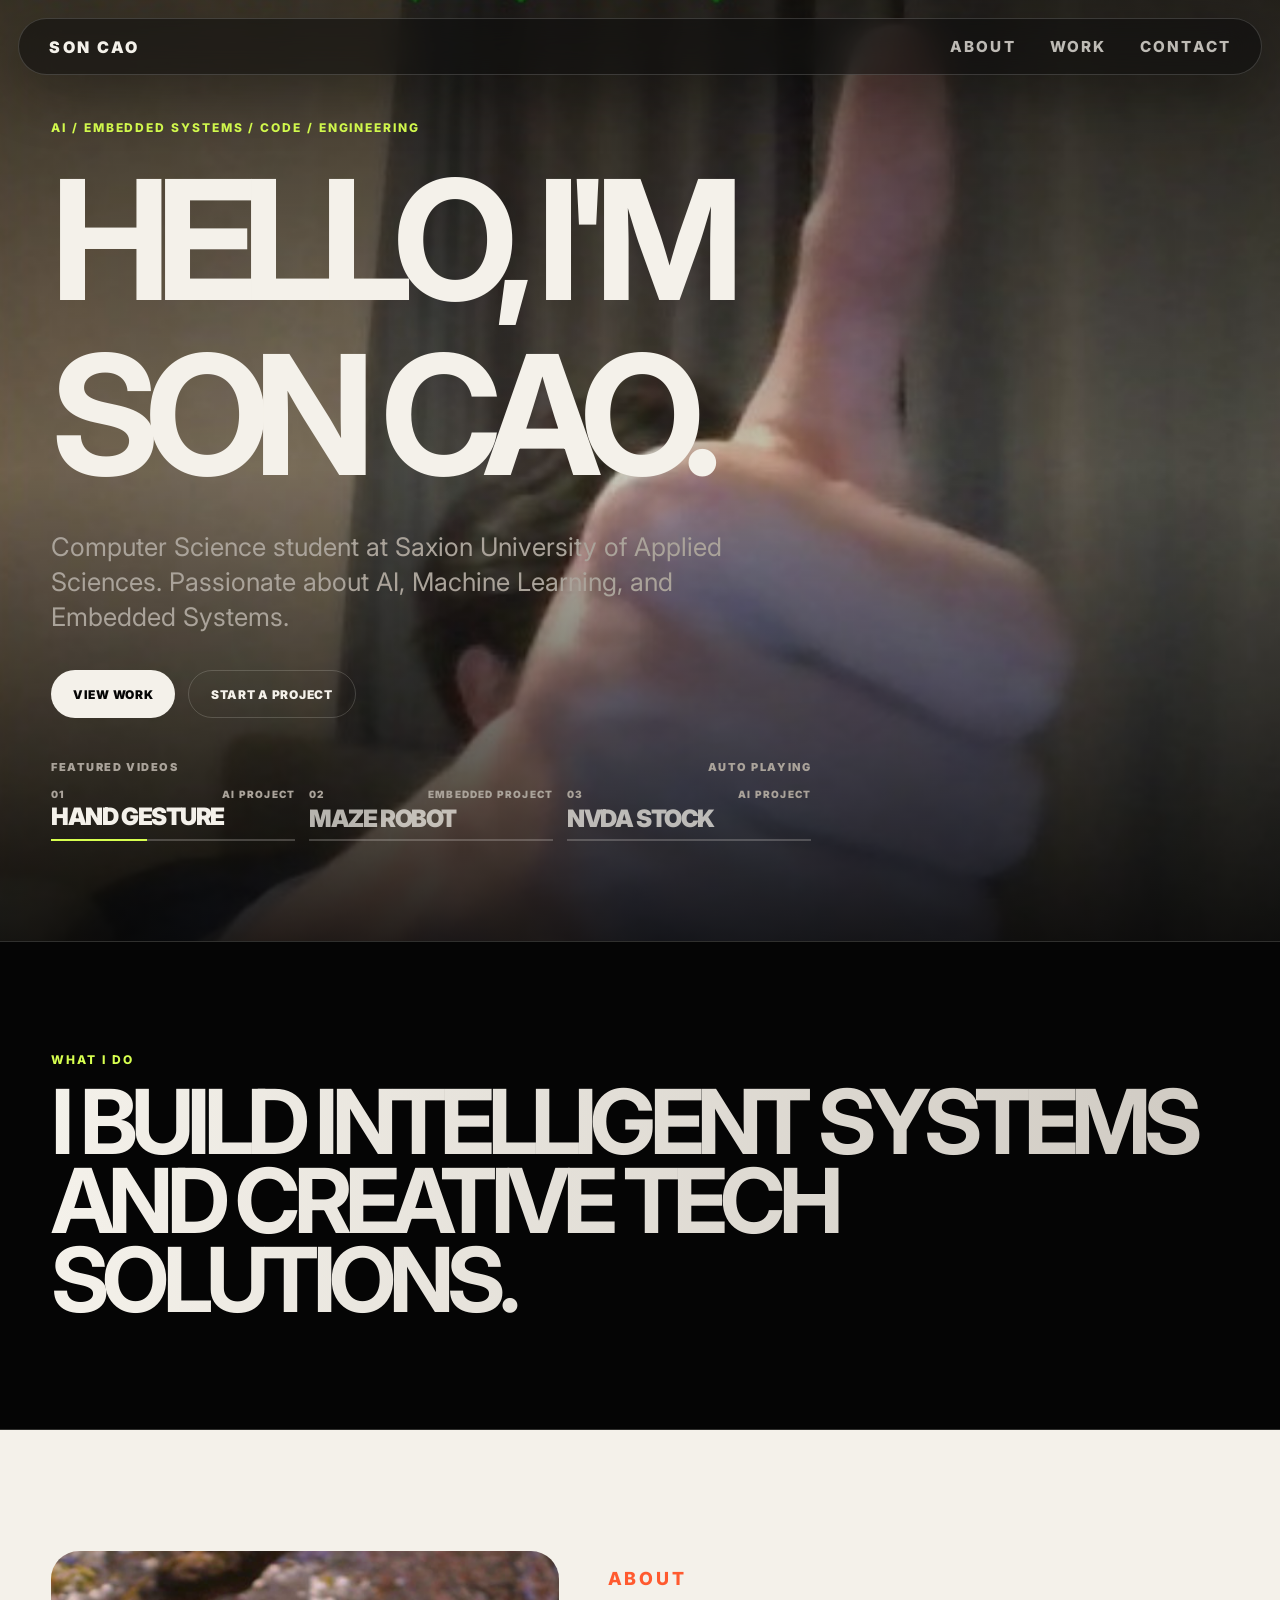
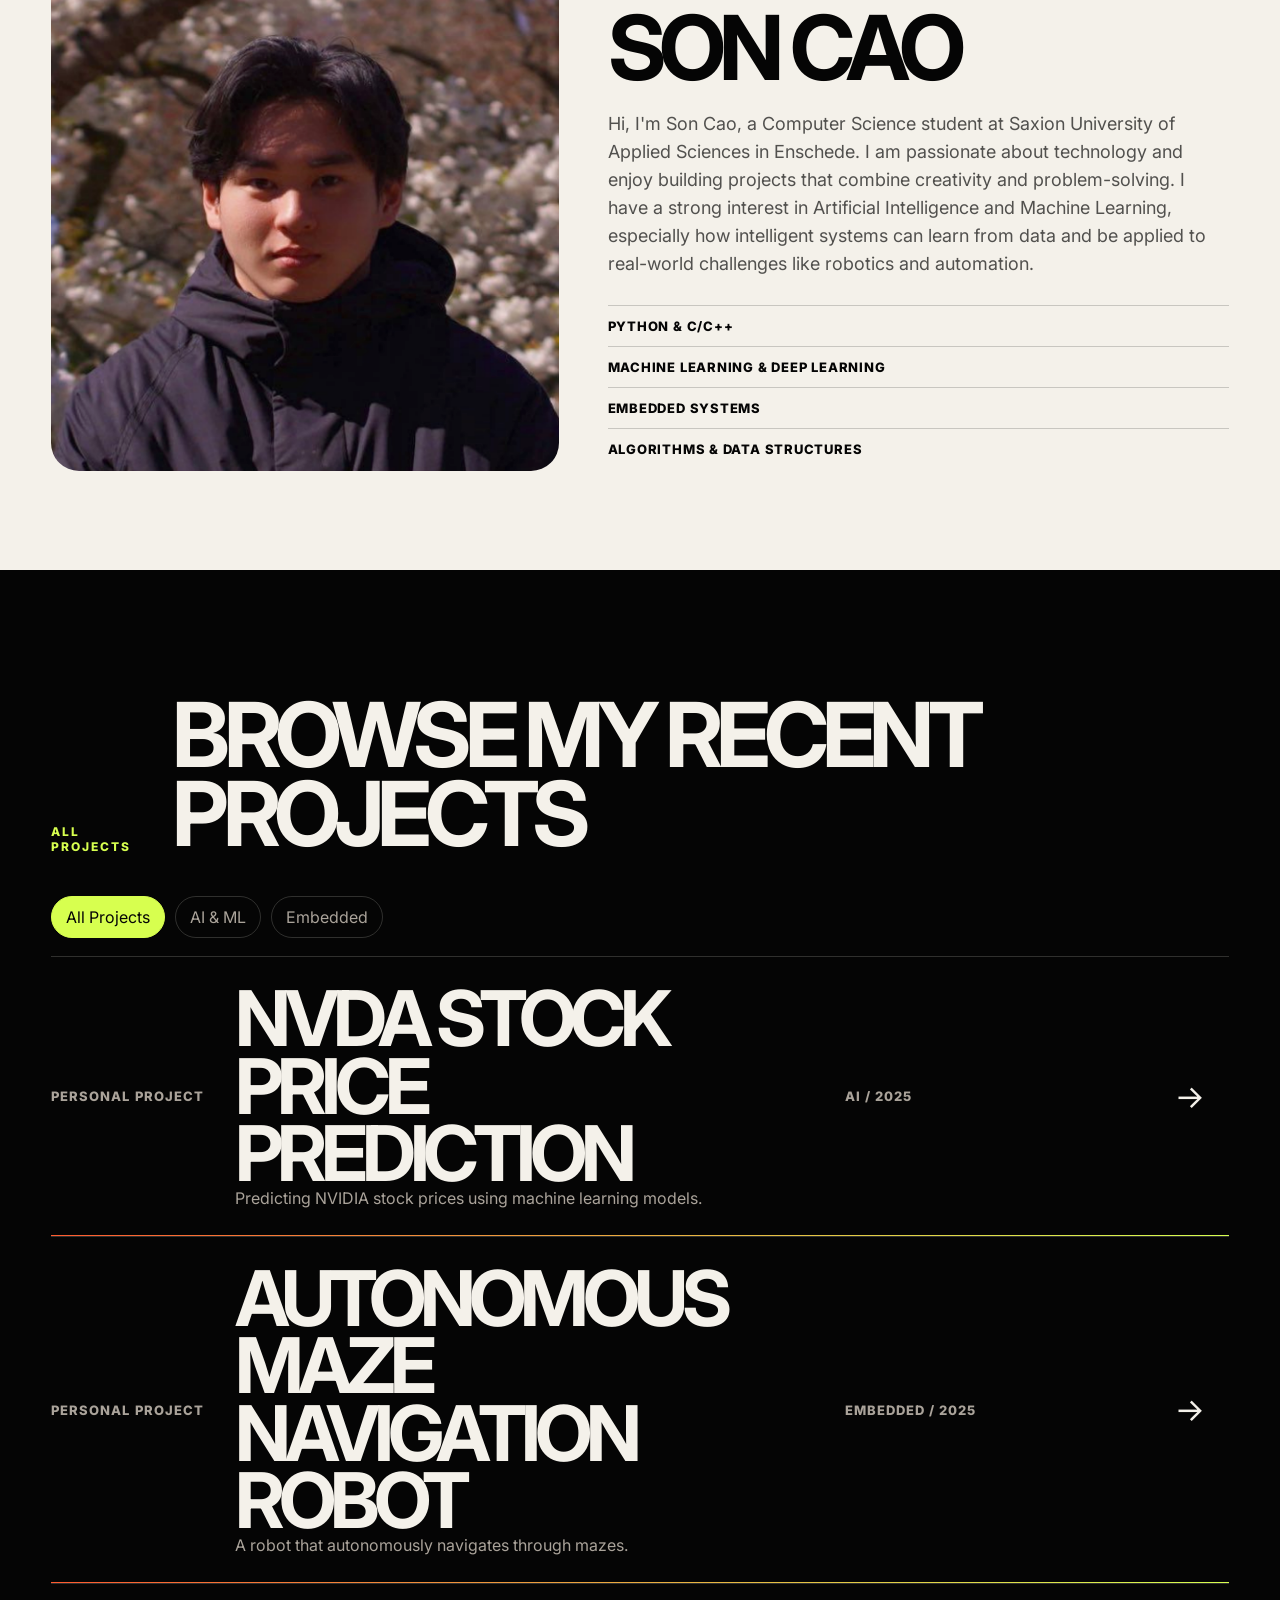
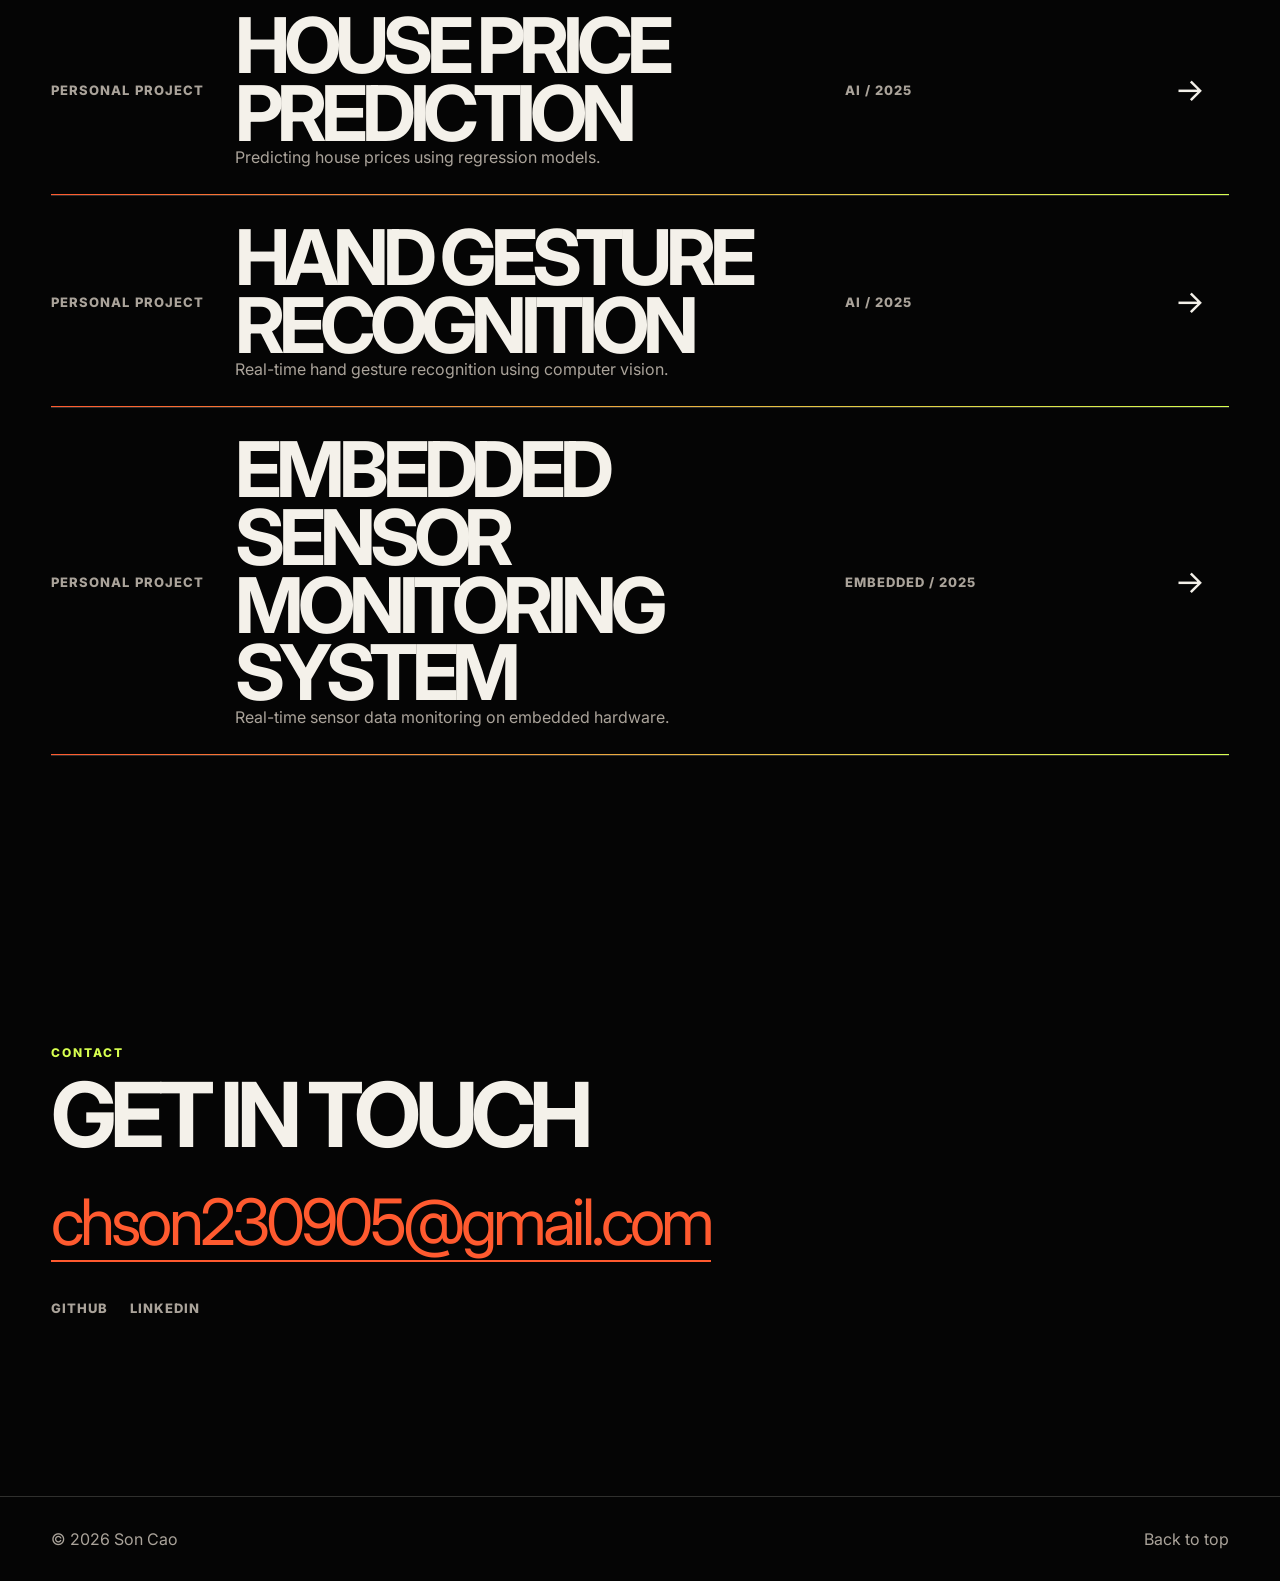
==== commit 69010899: "aligning front page text" ====
--- a/index.html
+++ b/index.html
@@ -73,7 +73,7 @@
 
       <div class="hero-content reveal">
         <p class="eyebrow">AI / Embedded Systems / Code / Engineering</p>
-        <h1>Hello, I'm Son Cao.</h1>
+        <h1>Hello, I'm<br>Son Cao.</h1>
         <p class="hero-copy">Computer Science student at Saxion University of Applied Sciences. Passionate about AI, Machine Learning, and Embedded Systems.</p>
 
         <div class="hero-actions">
--- a/css/styles.css
+++ b/css/styles.css
@@ -383,7 +383,7 @@
   max-width: 1160px;
   margin-top: 18px;
   font-size: clamp(64px, 13vw, 190px);
-  line-height: 0.78;
+  line-height: 1.05;
   letter-spacing: -0.09em;
   text-transform: uppercase;
 }
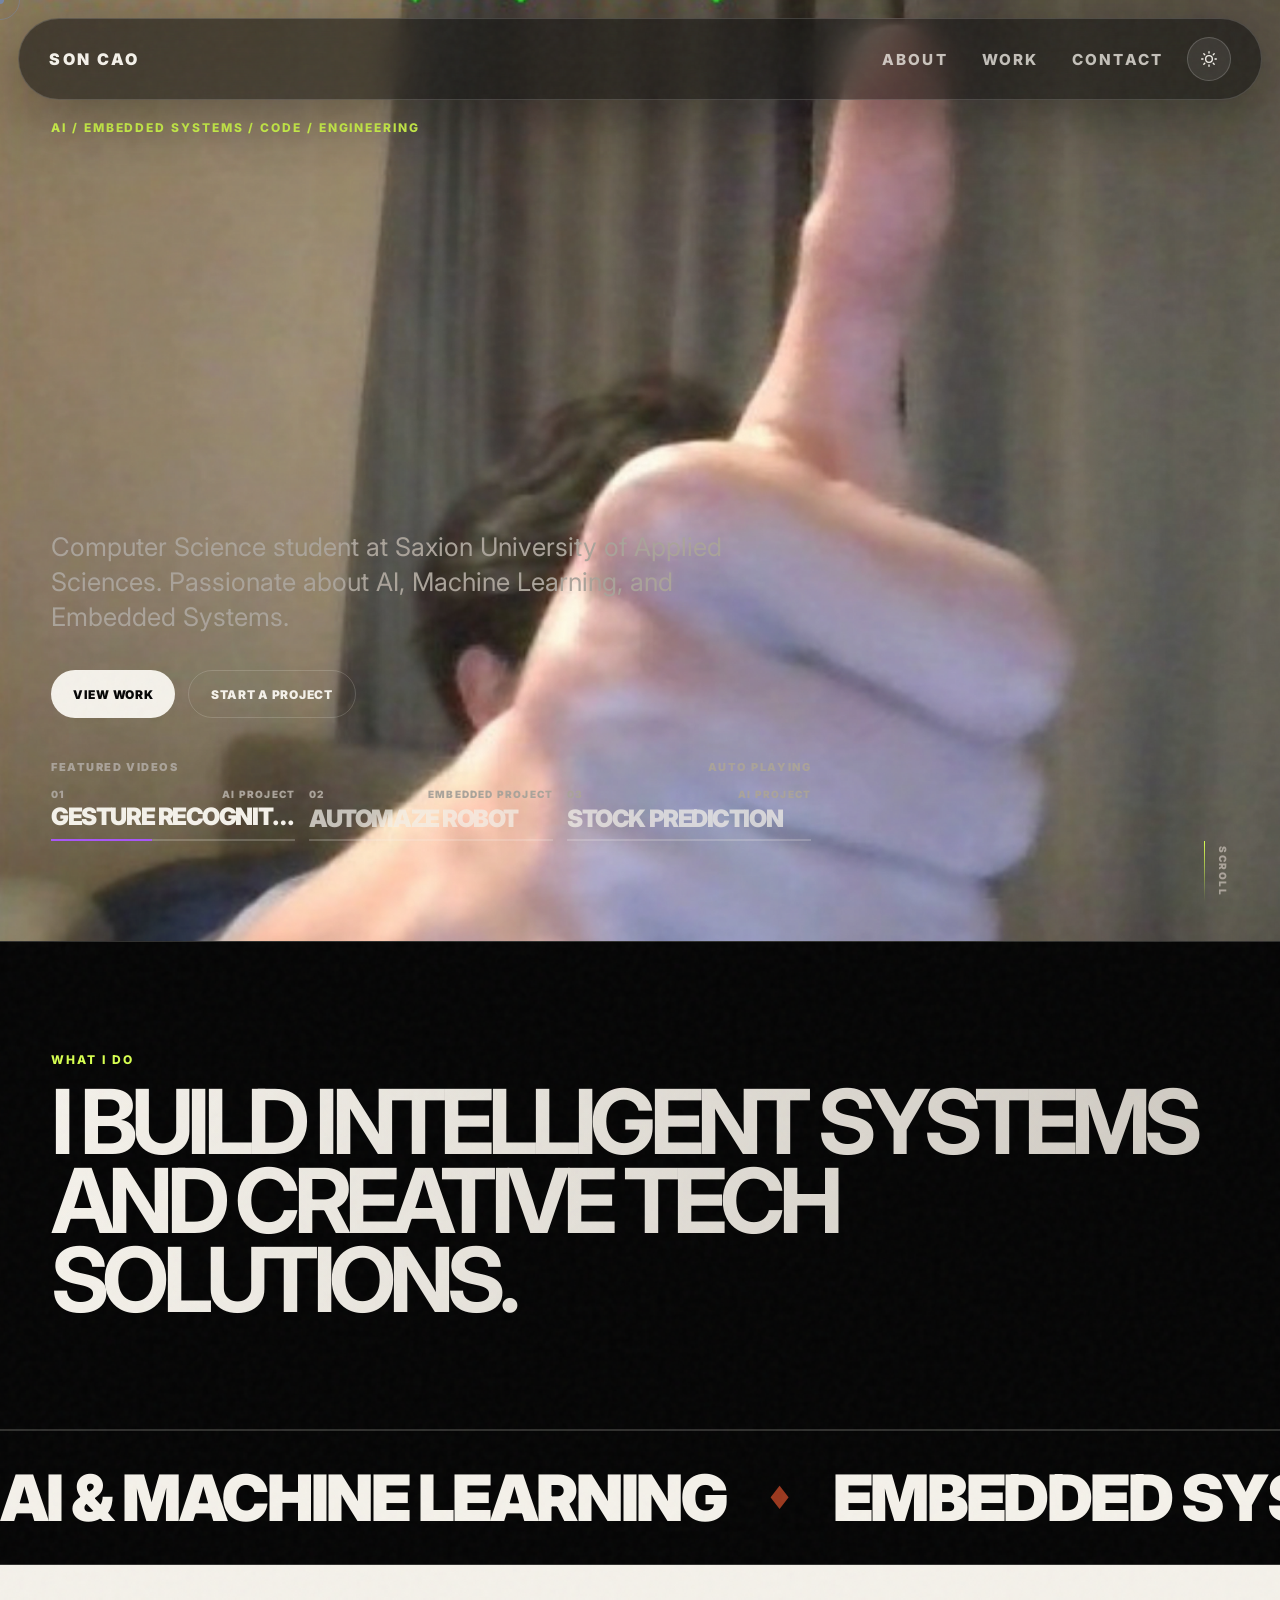
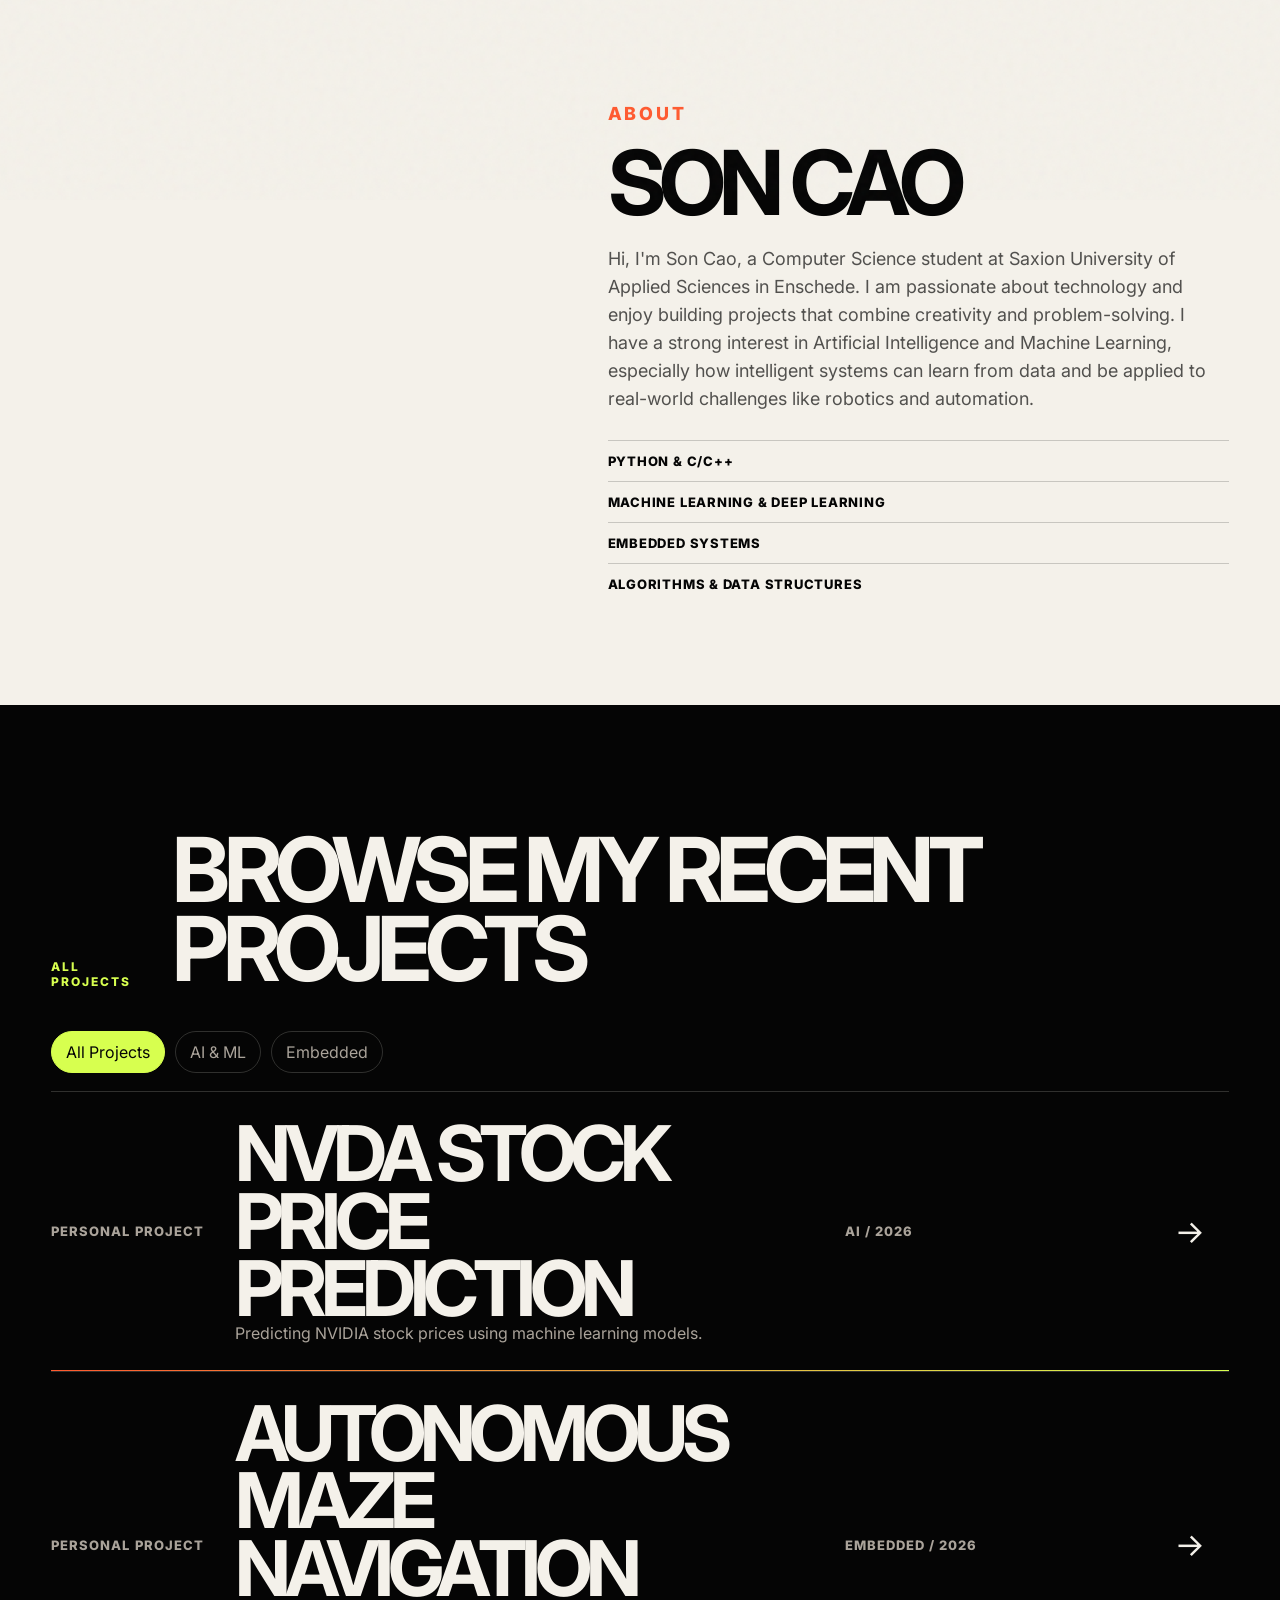
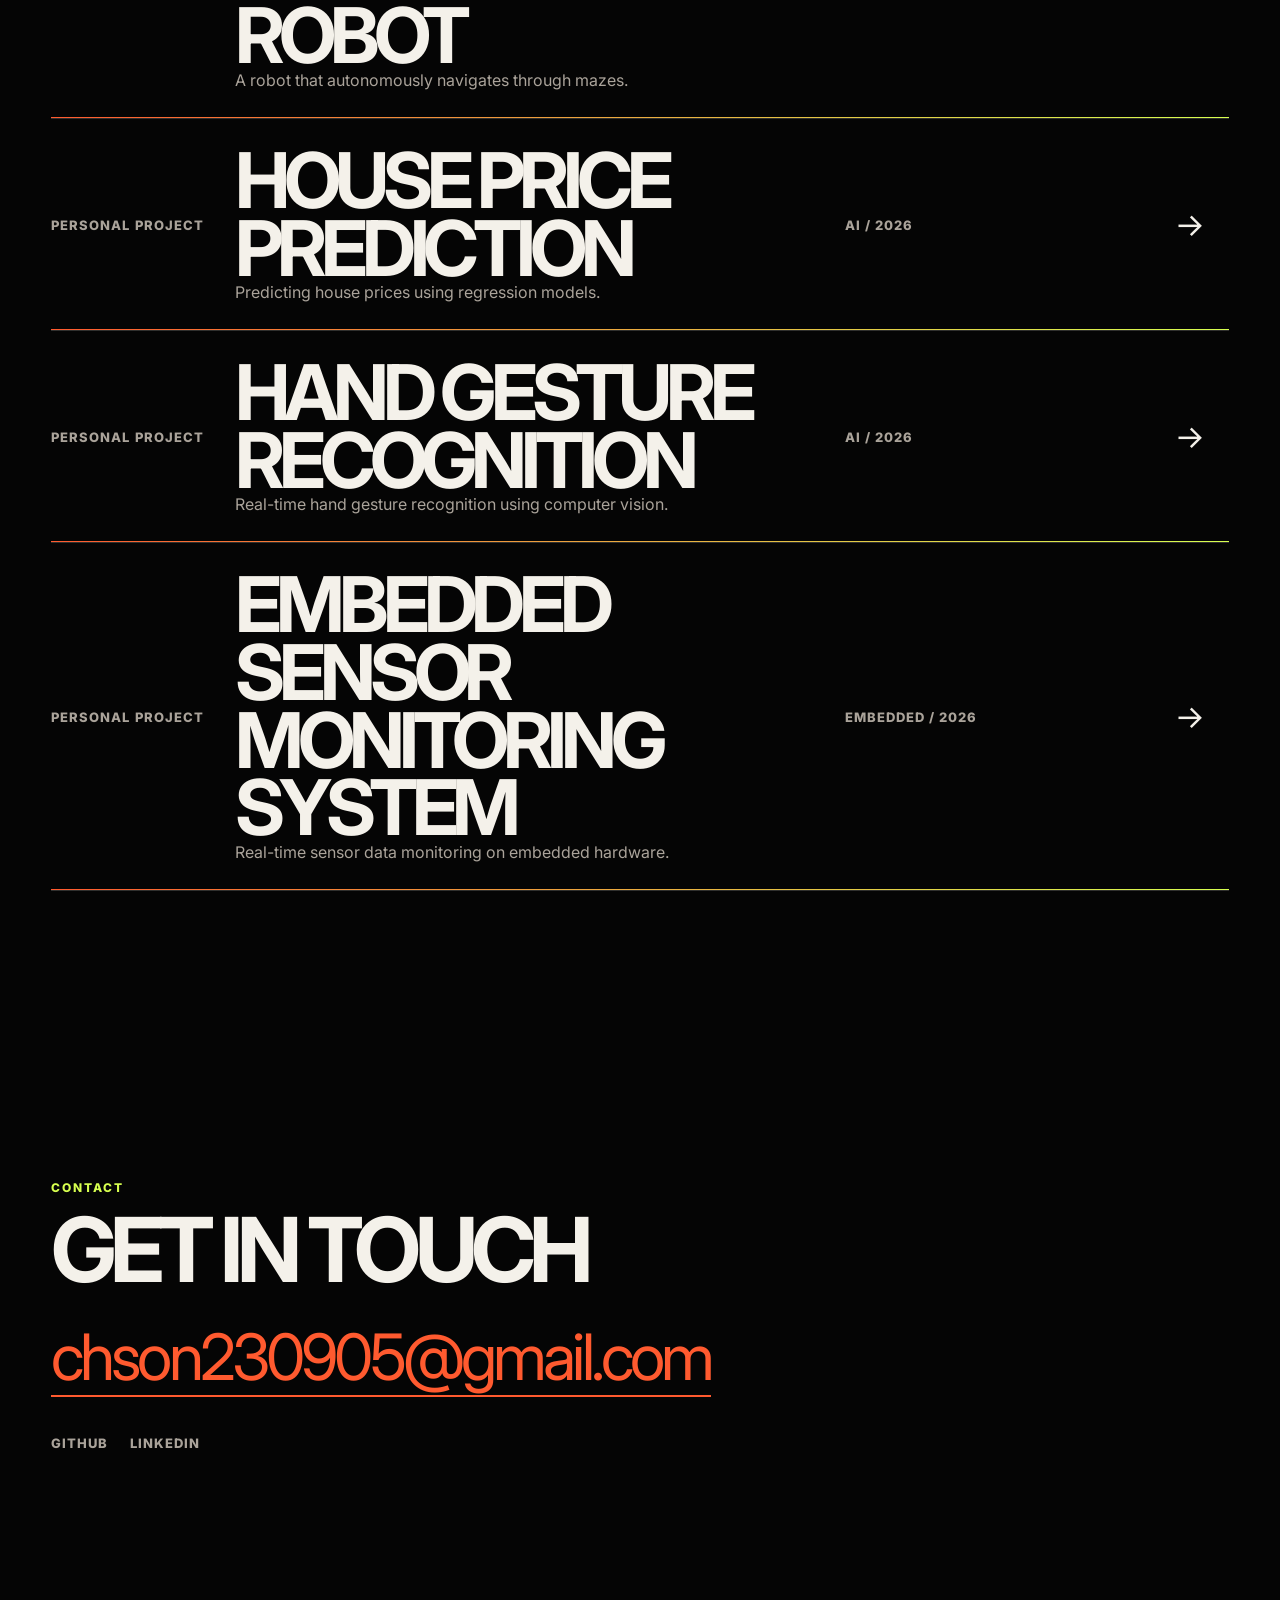
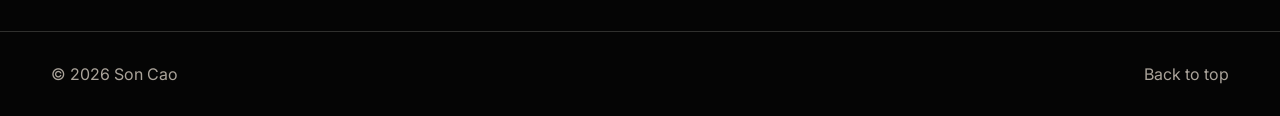
==== commit e03a80a3: "Added white mode, white / dark mode button, fixing navbar color switching" ====
--- a/index.html
+++ b/index.html
@@ -11,7 +11,32 @@
   <link href="https://fonts.googleapis.com/css2?family=Inter:wght@400;500;700;900&display=swap" rel="stylesheet" />
   <link rel="stylesheet" href="css/styles.css" />
 </head>
-<body>
+<body class="is-loading">
+  <!-- Preloader -->
+  <div class="preloader" id="preloader">
+    <span class="preloader-name">Son Cao</span>
+    <div class="preloader-right">
+      <span class="preloader-counter" id="preloaderCounter">0</span>
+      <div class="preloader-bar">
+        <div class="preloader-fill" id="preloaderFill"></div>
+      </div>
+    </div>
+  </div>
+
+  <!-- Custom cursor -->
+  <div class="cursor" id="cursor">
+    <div class="cursor-dot"></div>
+    <div class="cursor-outline"></div>
+  </div>
+  <div class="cursor-media" id="cursorMedia">
+    <img id="cursorImage" src="" alt="" />
+  </div>
+
+  <!-- Scroll progress -->
+  <div class="scroll-progress">
+    <div class="scroll-progress-bar" id="scrollProgress"></div>
+  </div>
+
   <div class="grain" aria-hidden="true"></div>
 
   <header class="site-header" data-nav>
@@ -23,18 +48,25 @@
       <a href="#contact">Contact</a>
     </nav>
 
-    <div class="hamburger-menu">
-      <button class="hamburger-icon" type="button" aria-label="Open menu" aria-expanded="false">
-        <span></span>
-        <span></span>
-        <span></span>
+    <div class="header-right">
+      <button class="theme-toggle" id="themeToggle" type="button" aria-label="Toggle light mode">
+        <svg class="theme-icon theme-icon--sun" width="16" height="16" viewBox="0 0 24 24" fill="none" stroke="currentColor" stroke-width="2" stroke-linecap="round" stroke-linejoin="round"><circle cx="12" cy="12" r="5"/><line x1="12" y1="1" x2="12" y2="3"/><line x1="12" y1="21" x2="12" y2="23"/><line x1="4.22" y1="4.22" x2="5.64" y2="5.64"/><line x1="18.36" y1="18.36" x2="19.78" y2="19.78"/><line x1="1" y1="12" x2="3" y2="12"/><line x1="21" y1="12" x2="23" y2="12"/><line x1="4.22" y1="19.78" x2="5.64" y2="18.36"/><line x1="18.36" y1="5.64" x2="19.78" y2="4.22"/></svg>
+        <svg class="theme-icon theme-icon--moon" width="16" height="16" viewBox="0 0 24 24" fill="none" stroke="currentColor" stroke-width="2" stroke-linecap="round" stroke-linejoin="round"><path d="M21 12.79A9 9 0 1 1 11.21 3 7 7 0 0 0 21 12.79z"/></svg>
       </button>
 
-      <ul class="menu-links">
-        <li><a href="#about">About</a></li>
-        <li><a href="#work">Work</a></li>
-        <li><a href="#contact">Contact</a></li>
-      </ul>
+      <div class="hamburger-menu">
+        <button class="hamburger-icon" type="button" aria-label="Open menu" aria-expanded="false">
+          <span></span>
+          <span></span>
+          <span></span>
+        </button>
+
+        <ul class="menu-links">
+          <li><a href="#about">About</a></li>
+          <li><a href="#work">Work</a></li>
+          <li><a href="#contact">Contact</a></li>
+        </ul>
+      </div>
     </div>
   </header>
 
@@ -93,7 +125,10 @@
         </div>
       </div>
 
-      <!-- <a class="scroll-cue" href="#work" aria-label="Scroll to work">Scroll</a> -->
+      <a class="scroll-cue" href="#about" aria-label="Scroll down">
+        <span class="scroll-cue-text">Scroll</span>
+        <span class="scroll-cue-line"></span>
+      </a>
     </section>
 
     <section class="statement reveal-scale" aria-label="Creative statement">
@@ -101,8 +136,39 @@
       <h2>I build intelligent systems and creative tech solutions.</h2>
     </section>
 
+    <div class="marquee" aria-hidden="true">
+      <div class="marquee-track">
+        <span>AI &amp; Machine Learning</span>
+        <span class="marquee-sep">&diams;</span>
+        <span>Embedded Systems</span>
+        <span class="marquee-sep">&diams;</span>
+        <span>Computer Vision</span>
+        <span class="marquee-sep">&diams;</span>
+        <span>Robotics</span>
+        <span class="marquee-sep">&diams;</span>
+        <span>Deep Learning</span>
+        <span class="marquee-sep">&diams;</span>
+        <span>Creative Technology</span>
+        <span class="marquee-sep">&diams;</span>
+      </div>
+      <div class="marquee-track">
+        <span>AI &amp; Machine Learning</span>
+        <span class="marquee-sep">&diams;</span>
+        <span>Embedded Systems</span>
+        <span class="marquee-sep">&diams;</span>
+        <span>Computer Vision</span>
+        <span class="marquee-sep">&diams;</span>
+        <span>Robotics</span>
+        <span class="marquee-sep">&diams;</span>
+        <span>Deep Learning</span>
+        <span class="marquee-sep">&diams;</span>
+        <span>Creative Technology</span>
+        <span class="marquee-sep">&diams;</span>
+      </div>
+    </div>
+
     <section id="about" class="about" aria-labelledby="about-title">
-      <div class="about-media reveal-left">
+      <div class="about-media">
         <img src="assets/images/son-photo.png" alt="Son Cao" />
       </div>
 
@@ -152,5 +218,8 @@
 
   <script src="js/projects.js"></script>
   <script src="js/main.js"></script>
+  <script src="js/theme.js"></script>
+  <script src="https://cdn.jsdelivr.net/npm/lenis@1.1.18/dist/lenis.min.js"></script>
+  <script src="js/effects.js"></script>
 </body>
 </html>
--- a/css/styles.css
+++ b/css/styles.css
@@ -16,7 +16,28 @@
 }
 
 .grain {
-  display: none;
+  position: fixed;
+  inset: -100%;
+  z-index: 10000;
+  width: 300%;
+  height: 300%;
+  pointer-events: none;
+  opacity: 0.035;
+  background-image: url("data:image/svg+xml,%3Csvg viewBox='0 0 512 512' xmlns='http://www.w3.org/2000/svg'%3E%3Cfilter id='n'%3E%3CfeTurbulence type='fractalNoise' baseFrequency='0.65' numOctaves='3' stitchTiles='stitch'/%3E%3C/filter%3E%3Crect width='100%25' height='100%25' filter='url(%23n)'/%3E%3C/svg%3E");
+  animation: grain 8s steps(10) infinite;
+}
+
+@keyframes grain {
+  0%, 100% { transform: translate(0, 0); }
+  10% { transform: translate(-5%, -10%); }
+  20% { transform: translate(-15%, 5%); }
+  30% { transform: translate(7%, -25%); }
+  40% { transform: translate(-5%, 25%); }
+  50% { transform: translate(-15%, 10%); }
+  60% { transform: translate(15%, 0%); }
+  70% { transform: translate(0%, 15%); }
+  80% { transform: translate(3%, 35%); }
+  90% { transform: translate(-10%, 10%); }
 }
 
 /* =====================================================
@@ -198,6 +219,7 @@
   display: flex !important;
   align-items: center;
   gap: 34px;
+  margin-left: auto;
   font-size: 0.95rem;
   font-weight: 800;
   letter-spacing: 0.14em;
@@ -365,11 +387,7 @@
 }
 
 .hero::after {
-  content: "";
-  position: absolute;
-  inset: 0;
-  z-index: -1;
-  background: linear-gradient(to top, rgba(5, 5, 5, 0.88), rgba(5, 5, 5, 0.22), rgba(5, 5, 5, 0.62));
+  display: none;
 }
 
 .hero-content {
@@ -386,6 +404,10 @@
   line-height: 1.05;
   letter-spacing: -0.09em;
   text-transform: uppercase;
+  text-shadow:
+    0 0 10px rgba(168, 85, 247, 0.4),
+    0 0 30px rgba(168, 85, 247, 0.2),
+    0 0 60px rgba(168, 85, 247, 0.1);
 }
 
 .hero-copy {
@@ -406,12 +428,33 @@
 .scroll-cue {
   position: absolute;
   right: var(--pad);
-  bottom: 32px;
+  bottom: 40px;
+  display: flex;
+  flex-direction: column;
+  align-items: center;
+  gap: 12px;
   color: var(--muted);
-  font-size: 11px;
-  letter-spacing: 0.12em;
+  font-size: 10px;
+  font-weight: 900;
+  letter-spacing: 0.16em;
   text-transform: uppercase;
+  text-decoration: none;
   writing-mode: vertical-rl;
+}
+
+.scroll-cue-line {
+  display: block;
+  width: 1px;
+  height: 60px;
+  background: linear-gradient(to bottom, var(--accent-2), transparent);
+  transform-origin: top;
+  animation: scrollLine 2s ease-in-out infinite;
+}
+
+@keyframes scrollLine {
+  0% { opacity: 0; transform: scaleY(0); }
+  50% { opacity: 1; transform: scaleY(1); }
+  100% { opacity: 0; transform: scaleY(0); }
 }
 
 /* =====================================================
@@ -651,7 +694,7 @@
 
 .project-row:hover .arrow {
   color: var(--accent);
-  transform: translateX(-4px);
+  transform: translateX(8px);
 }
 
 /* =====================================================
@@ -798,6 +841,11 @@
     display: none !important;
   }
 
+  .header-right {
+    display: flex !important;
+    margin-left: 0;
+  }
+
   .hamburger-menu {
     display: inline-block !important;
   }
@@ -1003,7 +1051,7 @@
   position: absolute;
   inset: 0 auto 0 0;
   width: 0%;
-  background: var(--accent-2);
+  background: #a855f7;
   transition: width 0.08s linear;
 }
 
@@ -1230,7 +1278,9 @@
   background 0.7s cubic-bezier(0.22, 1, 0.36, 1),
   border-color 0.7s cubic-bezier(0.22, 1, 0.36, 1),
   box-shadow 0.7s cubic-bezier(0.22, 1, 0.36, 1),
-  color 0.7s cubic-bezier(0.22, 1, 0.36, 1) !important;
+  color 0.7s cubic-bezier(0.22, 1, 0.36, 1),
+  transform 0.4s cubic-bezier(0.22, 1, 0.36, 1),
+  opacity 0.4s ease !important;
 }
 
 .site-header .brand,
@@ -1321,12 +1371,31 @@
     background 0.4s ease;
 }
 
+.project-row::before {
+  content: "";
+  position: absolute;
+  inset: 0;
+  opacity: 0;
+  background: radial-gradient(
+    600px circle at calc(var(--mouse-x, 0.5) * 100%) calc(var(--mouse-y, 0.5) * 100%),
+    rgba(215, 255, 79, 0.05),
+    transparent 40%
+  );
+  transition: opacity 0.4s ease;
+  pointer-events: none;
+}
+
+.project-row:hover::before {
+  opacity: 1;
+}
+
 .project-row h3 {
-  transition: color 0.4s ease;
+  transition: color 0.4s ease, transform 0.5s cubic-bezier(0.22, 1, 0.36, 1);
 }
 
 .project-row:hover h3 {
   color: var(--accent-2);
+  transform: translateX(8px);
 }
 
 .project-row p {
@@ -1338,8 +1407,18 @@
 }
 
 .about-media {
-  transition: transform 0.4s cubic-bezier(0.22, 1, 0.36, 1);
-  will-change: transform;
+  clip-path: inset(12% 0 12% 0);
+  opacity: 0;
+  transition:
+    clip-path 1.4s cubic-bezier(0.22, 1, 0.36, 1),
+    opacity 1s cubic-bezier(0.22, 1, 0.36, 1),
+    transform 0.4s cubic-bezier(0.22, 1, 0.36, 1);
+  will-change: transform, clip-path;
+}
+
+.about-media.is-revealed {
+  clip-path: inset(0 0 0 0);
+  opacity: 1;
 }
 
 .skill-list li {
@@ -1558,3 +1637,761 @@
     gap: 10px;
   }
 }
+
+/* =====================================================
+   PRELOADER
+   ===================================================== */
+
+.preloader {
+  position: fixed;
+  inset: 0;
+  z-index: 99999;
+  display: flex;
+  align-items: flex-end;
+  justify-content: space-between;
+  padding: 48px;
+  background: #050505;
+  clip-path: inset(0 0 0 0);
+  transition: clip-path 0.9s cubic-bezier(0.76, 0, 0.24, 1);
+}
+
+.preloader.is-done {
+  clip-path: inset(0 0 100% 0);
+  pointer-events: none;
+}
+
+.preloader-name {
+  color: var(--text);
+  font-size: 12px;
+  font-weight: 900;
+  letter-spacing: 0.16em;
+  text-transform: uppercase;
+  opacity: 0.5;
+}
+
+.preloader-right {
+  display: flex;
+  flex-direction: column;
+  align-items: flex-end;
+  gap: 20px;
+}
+
+.preloader-counter {
+  color: var(--text);
+  font-size: clamp(72px, 14vw, 180px);
+  font-weight: 900;
+  line-height: 0.85;
+  letter-spacing: -0.08em;
+  font-variant-numeric: tabular-nums;
+}
+
+.preloader-bar {
+  width: 200px;
+  height: 2px;
+  overflow: hidden;
+  border-radius: 999px;
+  background: rgba(255, 255, 255, 0.08);
+}
+
+.preloader-fill {
+  height: 100%;
+  width: 0%;
+  background: var(--accent-2);
+  transition: width 0.08s linear;
+}
+
+body.is-loading {
+  overflow: hidden;
+}
+
+/* =====================================================
+   CUSTOM CURSOR
+   ===================================================== */
+
+.has-custom-cursor,
+.has-custom-cursor * {
+  cursor: none !important;
+}
+
+.cursor {
+  position: fixed;
+  top: 0;
+  left: 0;
+  z-index: 99998;
+  pointer-events: none;
+  mix-blend-mode: difference;
+}
+
+.cursor-dot {
+  position: absolute;
+  top: -4px;
+  left: -4px;
+  width: 8px;
+  height: 8px;
+  border-radius: 50%;
+  background: #fff;
+  transition:
+    transform 0.2s cubic-bezier(0.22, 1, 0.36, 1),
+    opacity 0.2s;
+}
+
+.cursor-outline {
+  position: absolute;
+  top: -20px;
+  left: -20px;
+  width: 40px;
+  height: 40px;
+  border: 1px solid rgba(255, 255, 255, 0.5);
+  border-radius: 50%;
+  transition:
+    transform 0.3s cubic-bezier(0.22, 1, 0.36, 1),
+    border-color 0.3s,
+    opacity 0.3s;
+}
+
+.cursor.is-active .cursor-dot {
+  transform: scale(0.5);
+}
+
+.cursor.is-active .cursor-outline {
+  transform: scale(1.8);
+  border-color: var(--accent-2);
+}
+
+.cursor.is-project .cursor-outline {
+  transform: scale(0);
+  opacity: 0;
+}
+
+.cursor.is-project .cursor-dot {
+  transform: scale(0);
+}
+
+.cursor-media {
+  position: fixed;
+  top: 0;
+  left: 0;
+  z-index: 99997;
+  width: 320px;
+  height: 220px;
+  margin-left: 28px;
+  margin-top: -110px;
+  pointer-events: none;
+  overflow: hidden;
+  border-radius: 14px;
+  box-shadow: 0 24px 60px rgba(0, 0, 0, 0.5);
+  opacity: 0;
+  transform: scale(0.7);
+  transition:
+    opacity 0.4s cubic-bezier(0.22, 1, 0.36, 1),
+    transform 0.4s cubic-bezier(0.22, 1, 0.36, 1);
+}
+
+.cursor-media.is-visible {
+  opacity: 1;
+  transform: scale(1);
+}
+
+.cursor-media img {
+  width: 100%;
+  height: 100%;
+  object-fit: cover;
+}
+
+@media (pointer: coarse) {
+  .cursor,
+  .cursor-media {
+    display: none !important;
+  }
+}
+
+/* =====================================================
+   MARQUEE
+   ===================================================== */
+
+.marquee {
+  display: flex;
+  overflow: hidden;
+  white-space: nowrap;
+  padding: 28px 0;
+  border-top: 1px solid var(--line);
+  border-bottom: 1px solid var(--line);
+  user-select: none;
+}
+
+.marquee-track {
+  display: flex;
+  align-items: center;
+  gap: 40px;
+  flex-shrink: 0;
+  padding-right: 40px;
+  animation: marquee 30s linear infinite;
+}
+
+.marquee-track span {
+  font-size: clamp(28px, 5vw, 72px);
+  font-weight: 900;
+  letter-spacing: -0.04em;
+  text-transform: uppercase;
+}
+
+.marquee-sep {
+  color: var(--accent);
+  font-size: clamp(16px, 3vw, 32px) !important;
+  opacity: 0.6;
+}
+
+@keyframes marquee {
+  0% { transform: translateX(0); }
+  100% { transform: translateX(-100%); }
+}
+
+/* =====================================================
+   TEXT SPLIT ANIMATION
+   ===================================================== */
+
+.split-text .char {
+  display: inline-block;
+  opacity: 0;
+  transform: translateY(100%);
+  transition:
+    opacity 0.7s cubic-bezier(0.22, 1, 0.36, 1),
+    transform 0.7s cubic-bezier(0.22, 1, 0.36, 1);
+}
+
+.split-text.is-revealed .char {
+  opacity: 1;
+  transform: translateY(0);
+}
+
+.split-line {
+  display: inline;
+}
+
+/* =====================================================
+   SCROLL PROGRESS BAR
+   ===================================================== */
+
+.scroll-progress {
+  position: fixed;
+  top: 0;
+  left: 0;
+  right: 0;
+  z-index: 10001;
+  height: 2px;
+  pointer-events: none;
+}
+
+.scroll-progress-bar {
+  height: 100%;
+  background: linear-gradient(90deg, var(--accent), var(--accent-2));
+  transform: scaleX(0);
+  transform-origin: left;
+}
+
+/* =====================================================
+   HEADER AUTO-HIDE ON SCROLL DOWN
+   ===================================================== */
+
+.site-header.is-hidden {
+  transform: translateX(-50%) translateY(-150%) !important;
+  opacity: 0;
+  pointer-events: none;
+}
+
+/* =====================================================
+   HERO TEXT GLOW
+   ===================================================== */
+
+.hero h1 {
+  text-shadow: 0 0 120px rgba(255, 90, 47, 0.12);
+}
+
+/* =====================================================
+   LIGHT MODE: DARK NAVBAR OVER HERO / STATEMENT
+   ===================================================== */
+
+[data-theme="light"] .site-header.is-over-dark {
+  --nav-bg: rgba(10, 10, 10, 0.55);
+  --nav-border: rgba(255, 255, 255, 0.16);
+  --nav-shadow: rgba(0, 0, 0, 0.32);
+  --nav-text: #f4f1ea;
+  --nav-button-bg: rgba(255, 255, 255, 0.08);
+  --nav-button-border: rgba(255, 255, 255, 0.18);
+}
+
+[data-theme="light"] .site-header.is-over-dark .menu-links {
+  background: rgba(10, 10, 10, 0.94) !important;
+  border-color: rgba(255, 255, 255, 0.14) !important;
+}
+
+[data-theme="light"] .site-header.is-over-dark .menu-links a {
+  color: #f4f1ea !important;
+  border-bottom-color: rgba(255, 255, 255, 0.1);
+}
+
+/* =====================================================
+   THEME TOGGLE BUTTON
+   ===================================================== */
+
+.header-right {
+  position: relative;
+  z-index: 1002;
+  display: flex;
+  align-items: center;
+  gap: 8px;
+  margin-left: 24px;
+}
+
+.theme-toggle {
+  display: inline-flex;
+  align-items: center;
+  justify-content: center;
+  width: 44px;
+  height: 44px;
+  padding: 0;
+  cursor: pointer;
+  border: 1px solid var(--nav-button-border, rgba(255, 255, 255, 0.18));
+  border-radius: 50%;
+  background: var(--nav-button-bg, rgba(255, 255, 255, 0.08));
+  color: var(--nav-text, var(--text));
+  transition:
+    background 0.7s cubic-bezier(0.22, 1, 0.36, 1),
+    border-color 0.7s cubic-bezier(0.22, 1, 0.36, 1),
+    color 0.7s cubic-bezier(0.22, 1, 0.36, 1),
+    transform 0.25s cubic-bezier(0.25, 1.4, 0.45, 1),
+    box-shadow 0.3s ease;
+}
+
+@media (hover: hover) {
+  .theme-toggle:hover {
+    background: rgba(255, 255, 255, 0.14);
+    transform: translateY(-3px) scale(1.06);
+    box-shadow: 0 8px 24px rgba(0, 0, 0, 0.2);
+  }
+
+  .theme-toggle:active {
+    transform: translateY(1px) scale(0.95);
+  }
+}
+
+.theme-icon { display: block; }
+
+.theme-icon--moon { display: none; }
+
+[data-theme="light"] .theme-icon--sun { display: none; }
+[data-theme="light"] .theme-icon--moon { display: block; }
+
+/* =====================================================
+   LIGHT THEME — White / Blue / Purple / Pink
+   ===================================================== */
+
+[data-theme="light"] {
+  --bg: #FFFFFF;
+  --panel: #f8f0ff;
+  --text: #00D4FF;
+  --muted: #6b7280;
+  --accent: #BF00FF;
+  --accent-2: #FF10F0;
+  --line: rgba(30, 27, 75, 0.12);
+  --radius: 28px;
+}
+
+[data-theme="light"] body {
+  background: var(--bg);
+  color: var(--text);
+}
+
+/* Hero */
+[data-theme="light"] .hero-fallback {
+  background:
+    radial-gradient(circle at 70% 20%, rgba(191, 0, 255, 0.2), transparent 35%),
+    radial-gradient(circle at 20% 80%, rgba(255, 16, 240, 0.15), transparent 32%),
+    linear-gradient(130deg, #FFFFFF, #f8f0ff 45%, #fff0fe);
+}
+
+[data-theme="light"] .hero::after {
+  background: none;
+}
+
+[data-theme="light"] .hero h1 {
+  color: #fff;
+  text-shadow: 0 0 60px rgba(0, 212, 255, 0.5), 0 0 120px rgba(191, 0, 255, 0.3);
+}
+
+[data-theme="light"] .hero-copy {
+  color: rgba(255, 255, 255, 0.7);
+}
+
+[data-theme="light"] .hero .eyebrow {
+  color: #FF10F0;
+}
+
+[data-theme="light"] .hero .button {
+  background: #fff;
+  color: #050505;
+}
+
+[data-theme="light"] .hero .button.ghost {
+  border-color: rgba(255, 255, 255, 0.25);
+  background: transparent;
+  color: #fff;
+}
+
+[data-theme="light"] .hero .button.ghost:hover {
+  background: rgba(255, 255, 255, 0.1);
+}
+
+[data-theme="light"] .eyebrow,
+[data-theme="light"] .kicker,
+[data-theme="light"] .section-label {
+  color: var(--accent);
+}
+
+/* Buttons */
+[data-theme="light"] .button {
+  background: #00D4FF;
+  color: #FFFFFF;
+}
+
+[data-theme="light"] .button.ghost {
+  border-color: var(--line);
+  background: transparent;
+  color: var(--text);
+}
+
+[data-theme="light"] .button.ghost:hover {
+  background: rgba(191, 0, 255, 0.08);
+}
+
+[data-theme="light"] .button:hover,
+[data-theme="light"] .filter:hover,
+[data-theme="light"] .hamburger-icon:hover {
+  box-shadow: 0 12px 35px rgba(191, 0, 255, 0.15);
+}
+
+/* Filters */
+[data-theme="light"] .filter {
+  border-color: var(--line);
+  color: var(--muted);
+}
+
+[data-theme="light"] .filter.is-active,
+[data-theme="light"] .filter:hover {
+  border-color: var(--accent);
+  background: var(--accent);
+  color: #fff;
+}
+
+/* Navbar */
+[data-theme="light"] .site-header {
+  --nav-bg: rgba(245, 243, 255, 0.72);
+  --nav-border: rgba(30, 27, 75, 0.1);
+  --nav-shadow: rgba(191, 0, 255, 0.08);
+  --nav-text: #00D4FF;
+  --nav-button-bg: rgba(30, 27, 75, 0.06);
+  --nav-button-border: rgba(30, 27, 75, 0.12);
+}
+
+[data-theme="light"] .menu-links {
+  background: rgba(245, 243, 255, 0.96) !important;
+  border-color: rgba(30, 27, 75, 0.1) !important;
+}
+
+[data-theme="light"] .menu-links a {
+  color: #00D4FF !important;
+  border-bottom-color: rgba(30, 27, 75, 0.08);
+}
+
+[data-theme="light"] .menu-links a:hover {
+  background: rgba(191, 0, 255, 0.06);
+  color: var(--accent) !important;
+}
+
+@media screen and (max-width: 900px) {
+  [data-theme="light"] .menu-links a::before {
+    background: linear-gradient(90deg, transparent, rgba(191, 0, 255, 0.1), transparent);
+  }
+
+  [data-theme="light"] .menu-links a:hover,
+  [data-theme="light"] .menu-links a:active {
+    color: var(--accent) !important;
+  }
+}
+
+/* Theme toggle in light mode */
+[data-theme="light"] .theme-toggle:hover {
+  background: rgba(191, 0, 255, 0.12);
+  box-shadow: 0 8px 24px rgba(191, 0, 255, 0.12);
+}
+
+/* Statement */
+[data-theme="light"] .statement {
+  border-top-color: var(--line);
+  border-bottom-color: var(--line);
+}
+
+[data-theme="light"] .statement h2 {
+  background: linear-gradient(90deg, #00D4FF, #BF00FF);
+  background-size: 200% 100%;
+  -webkit-background-clip: text;
+  background-clip: text;
+  -webkit-text-fill-color: transparent;
+}
+
+[data-theme="light"] .statement.is-visible h2,
+[data-theme="light"] .statement.reveal-scale.is-visible h2 {
+  background-position: 0 0;
+}
+
+/* Marquee */
+[data-theme="light"] .marquee {
+  border-top-color: var(--line);
+  border-bottom-color: var(--line);
+}
+
+[data-theme="light"] .marquee-track span {
+  color: #00D4FF;
+}
+
+[data-theme="light"] .marquee-sep {
+  color: var(--accent-2);
+}
+
+/* About (override the white mode since entire page is now light) */
+[data-theme="light"] .about {
+  color: #00D4FF;
+}
+
+[data-theme="light"] .about::before {
+  background: linear-gradient(135deg, #f8f0ff, #ffe0fa);
+}
+
+[data-theme="light"] .about .kicker {
+  color: var(--accent);
+}
+
+[data-theme="light"] .about-copy h2 {
+  color: #00D4FF;
+}
+
+[data-theme="light"] .about-copy p {
+  color: rgba(30, 27, 75, 0.6);
+}
+
+[data-theme="light"] .about .skill-list li {
+  border-top-color: rgba(30, 27, 75, 0.12);
+  color: #00D4FF;
+}
+
+/* About navbar override (light-on-light is the same) */
+[data-theme="light"] .site-header.is-over-light {
+  --nav-bg: rgba(237, 233, 254, 0.82);
+  --nav-border: rgba(30, 27, 75, 0.1);
+  --nav-shadow: rgba(191, 0, 255, 0.06);
+  --nav-text: #00D4FF;
+  --nav-button-bg: rgba(30, 27, 75, 0.06);
+  --nav-button-border: rgba(30, 27, 75, 0.12);
+}
+
+[data-theme="light"] .site-header.is-over-light .menu-links {
+  background: rgba(245, 243, 255, 0.96) !important;
+  border-color: rgba(30, 27, 75, 0.1) !important;
+}
+
+[data-theme="light"] .site-header.is-over-light .menu-links a {
+  color: #00D4FF !important;
+}
+
+/* About media */
+[data-theme="light"] .about-media {
+  background: linear-gradient(135deg, #e0d0ff, #ffd0f5);
+}
+
+/* Project rows */
+[data-theme="light"] .project-list {
+  border-top-color: var(--line);
+}
+
+[data-theme="light"] .project-row {
+  border-bottom-color: var(--line);
+}
+
+[data-theme="light"] .project-row::after {
+  background: linear-gradient(90deg, var(--accent), var(--accent-2));
+}
+
+[data-theme="light"] .project-row::before {
+  background: radial-gradient(
+    600px circle at calc(var(--mouse-x, 0.5) * 100%) calc(var(--mouse-y, 0.5) * 100%),
+    rgba(191, 0, 255, 0.06),
+    transparent 40%
+  );
+}
+
+[data-theme="light"] .project-row:hover h3 {
+  color: var(--accent);
+}
+
+[data-theme="light"] .project-row:hover p {
+  color: #00D4FF;
+}
+
+[data-theme="light"] .project-row:hover {
+  background: rgba(191, 0, 255, 0.03);
+}
+
+[data-theme="light"] .project-row:hover .arrow {
+  color: var(--accent-2);
+}
+
+/* Contact */
+[data-theme="light"] .big-link {
+  color: var(--accent);
+}
+
+[data-theme="light"] .socials a:hover {
+  color: var(--accent);
+}
+
+/* Footer */
+[data-theme="light"] .site-footer {
+  border-top-color: var(--line);
+  color: var(--muted);
+}
+
+/* Hero video controls */
+[data-theme="light"] .hero-video-controls-head {
+  color: rgba(255, 255, 255, 0.5);
+}
+
+[data-theme="light"] .hero-timeline-meta {
+  color: rgba(255, 255, 255, 0.5);
+}
+
+[data-theme="light"] .hero-timeline-title {
+  color: #fff;
+}
+
+[data-theme="light"] .hero-timeline-track {
+  background: rgba(255, 255, 255, 0.2);
+}
+
+[data-theme="light"] .hero-timeline-fill {
+  background: var(--accent);
+}
+
+[data-theme="light"] .hero-timeline-item.is-locked .hero-timeline-fill {
+  background: var(--accent-2);
+}
+
+[data-theme="light"] .hero-video-state {
+  color: rgba(255, 255, 255, 0.5);
+}
+
+[data-theme="light"] .hero-video-state:hover {
+  color: #fff;
+}
+
+[data-theme="light"] .hero-video-state[aria-pressed="true"] {
+  color: #FF10F0;
+}
+
+[data-theme="light"] .hero .scroll-cue {
+  color: rgba(255, 255, 255, 0.5);
+}
+
+/* Scroll progress */
+[data-theme="light"] .scroll-progress-bar {
+  background: linear-gradient(90deg, var(--accent), var(--accent-2));
+}
+
+/* Grain (subtler in light mode) */
+[data-theme="light"] .grain {
+  opacity: 0.02;
+  mix-blend-mode: multiply;
+}
+
+/* Preloader */
+[data-theme="light"] .preloader {
+  background: #FFFFFF;
+}
+
+[data-theme="light"] .preloader-name {
+  color: var(--muted);
+}
+
+[data-theme="light"] .preloader-counter {
+  color: #00D4FF;
+}
+
+[data-theme="light"] .preloader-bar {
+  background: rgba(30, 27, 75, 0.08);
+}
+
+[data-theme="light"] .preloader-fill {
+  background: linear-gradient(90deg, var(--accent), var(--accent-2));
+}
+
+/* Cursor in light */
+[data-theme="light"] .cursor {
+  mix-blend-mode: normal;
+}
+
+[data-theme="light"] .cursor-dot {
+  background: #00D4FF;
+}
+
+[data-theme="light"] .cursor-outline {
+  border-color: rgba(30, 27, 75, 0.35);
+}
+
+[data-theme="light"] .cursor.is-active .cursor-outline {
+  border-color: var(--accent);
+}
+
+[data-theme="light"] .cursor-media {
+  box-shadow: 0 24px 60px rgba(191, 0, 255, 0.2);
+}
+
+/* Project detail page */
+[data-theme="light"] .project-detail-media video,
+[data-theme="light"] .project-detail-media img {
+  background: var(--panel);
+}
+
+[data-theme="light"] .project-detail-grid {
+  border-top-color: var(--line);
+}
+
+[data-theme="light"] .project-tools li {
+  border-color: var(--line);
+  color: var(--muted);
+}
+
+[data-theme="light"] .project-detail-copy p:not(.kicker) {
+  color: var(--muted);
+}
+
+/* Hero slider overlay in light */
+[data-theme="light"] .hero-slider {
+  background: #FFFFFF;
+}
+
+/* Smooth theme transition on everything */
+[data-theme="light"],
+[data-theme="light"] body,
+[data-theme="light"] .hero-fallback,
+[data-theme="light"] .hero::after,
+[data-theme="light"] .about::before,
+[data-theme="light"] .preloader {
+  transition:
+    background 0.6s cubic-bezier(0.22, 1, 0.36, 1),
+    color 0.6s cubic-bezier(0.22, 1, 0.36, 1);
+}
+
+:root {
+  transition:
+    --bg 0.6s ease,
+    --text 0.6s ease;
+}
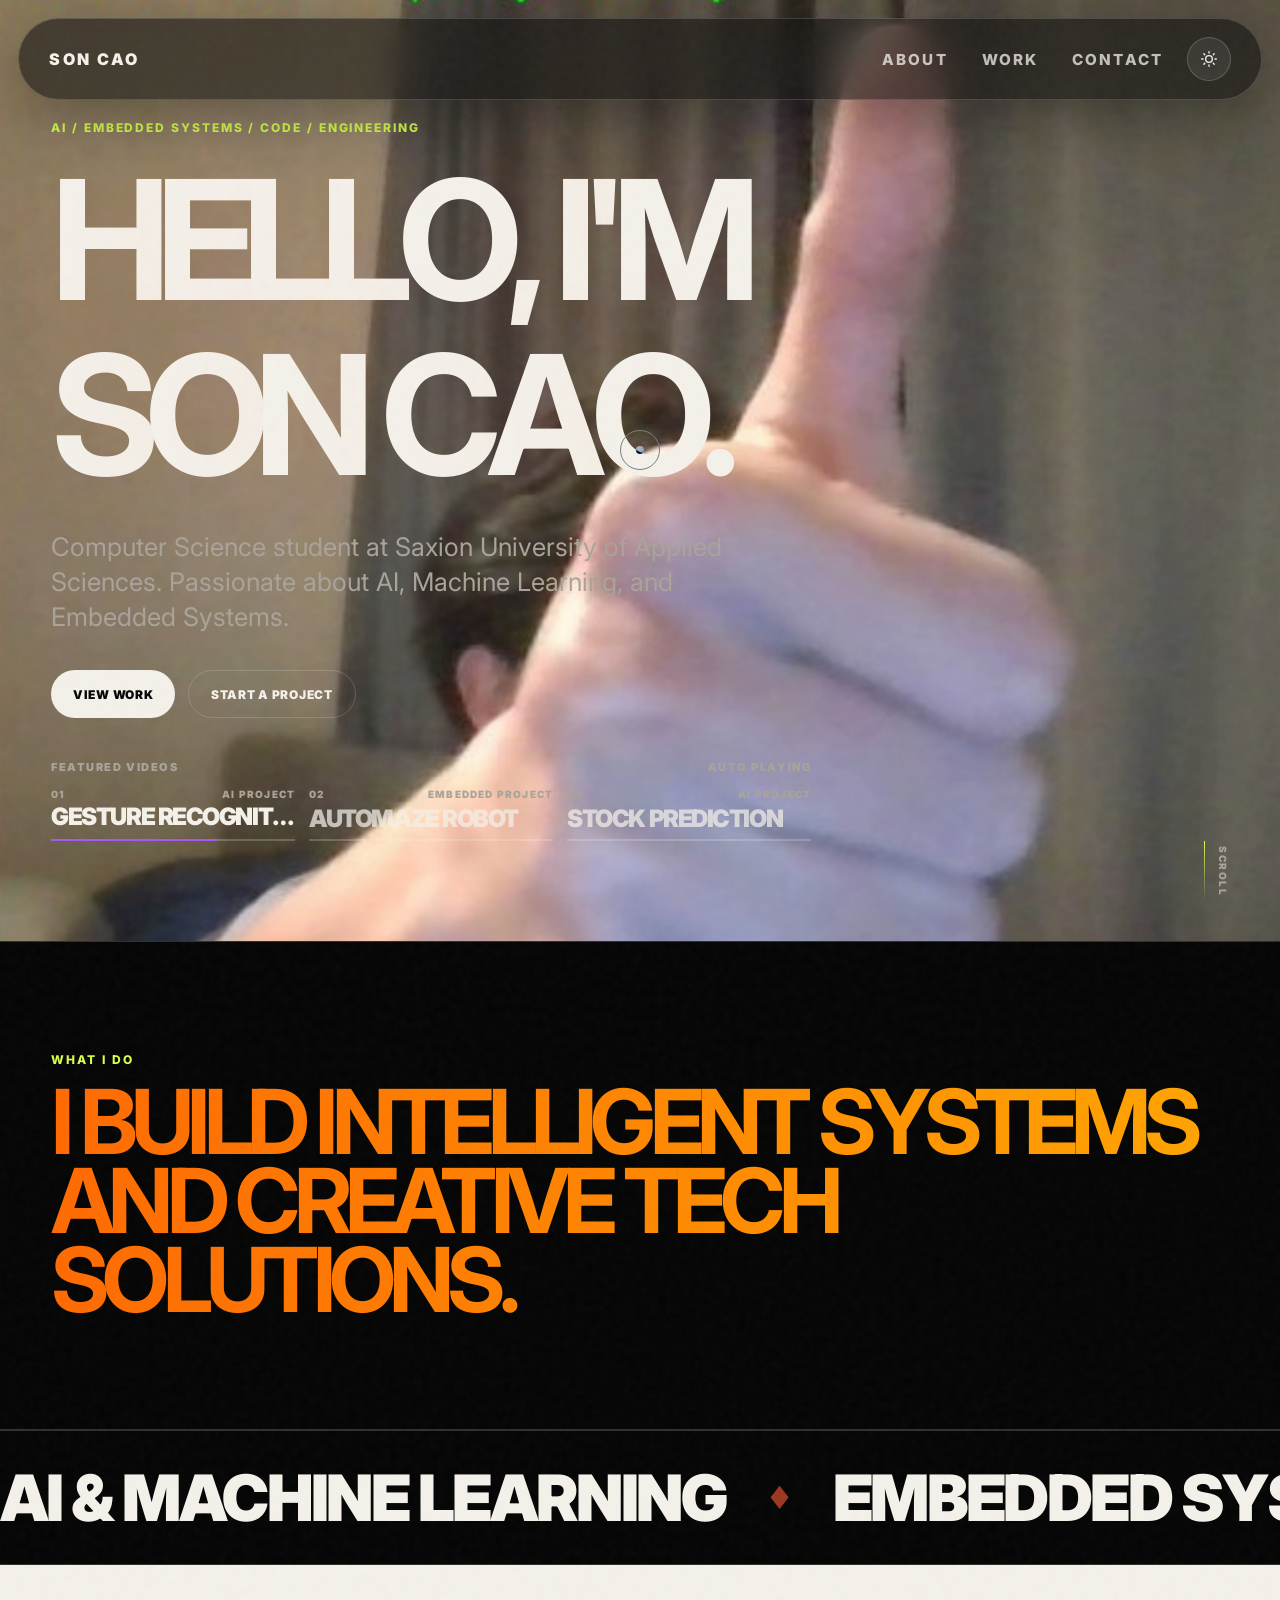
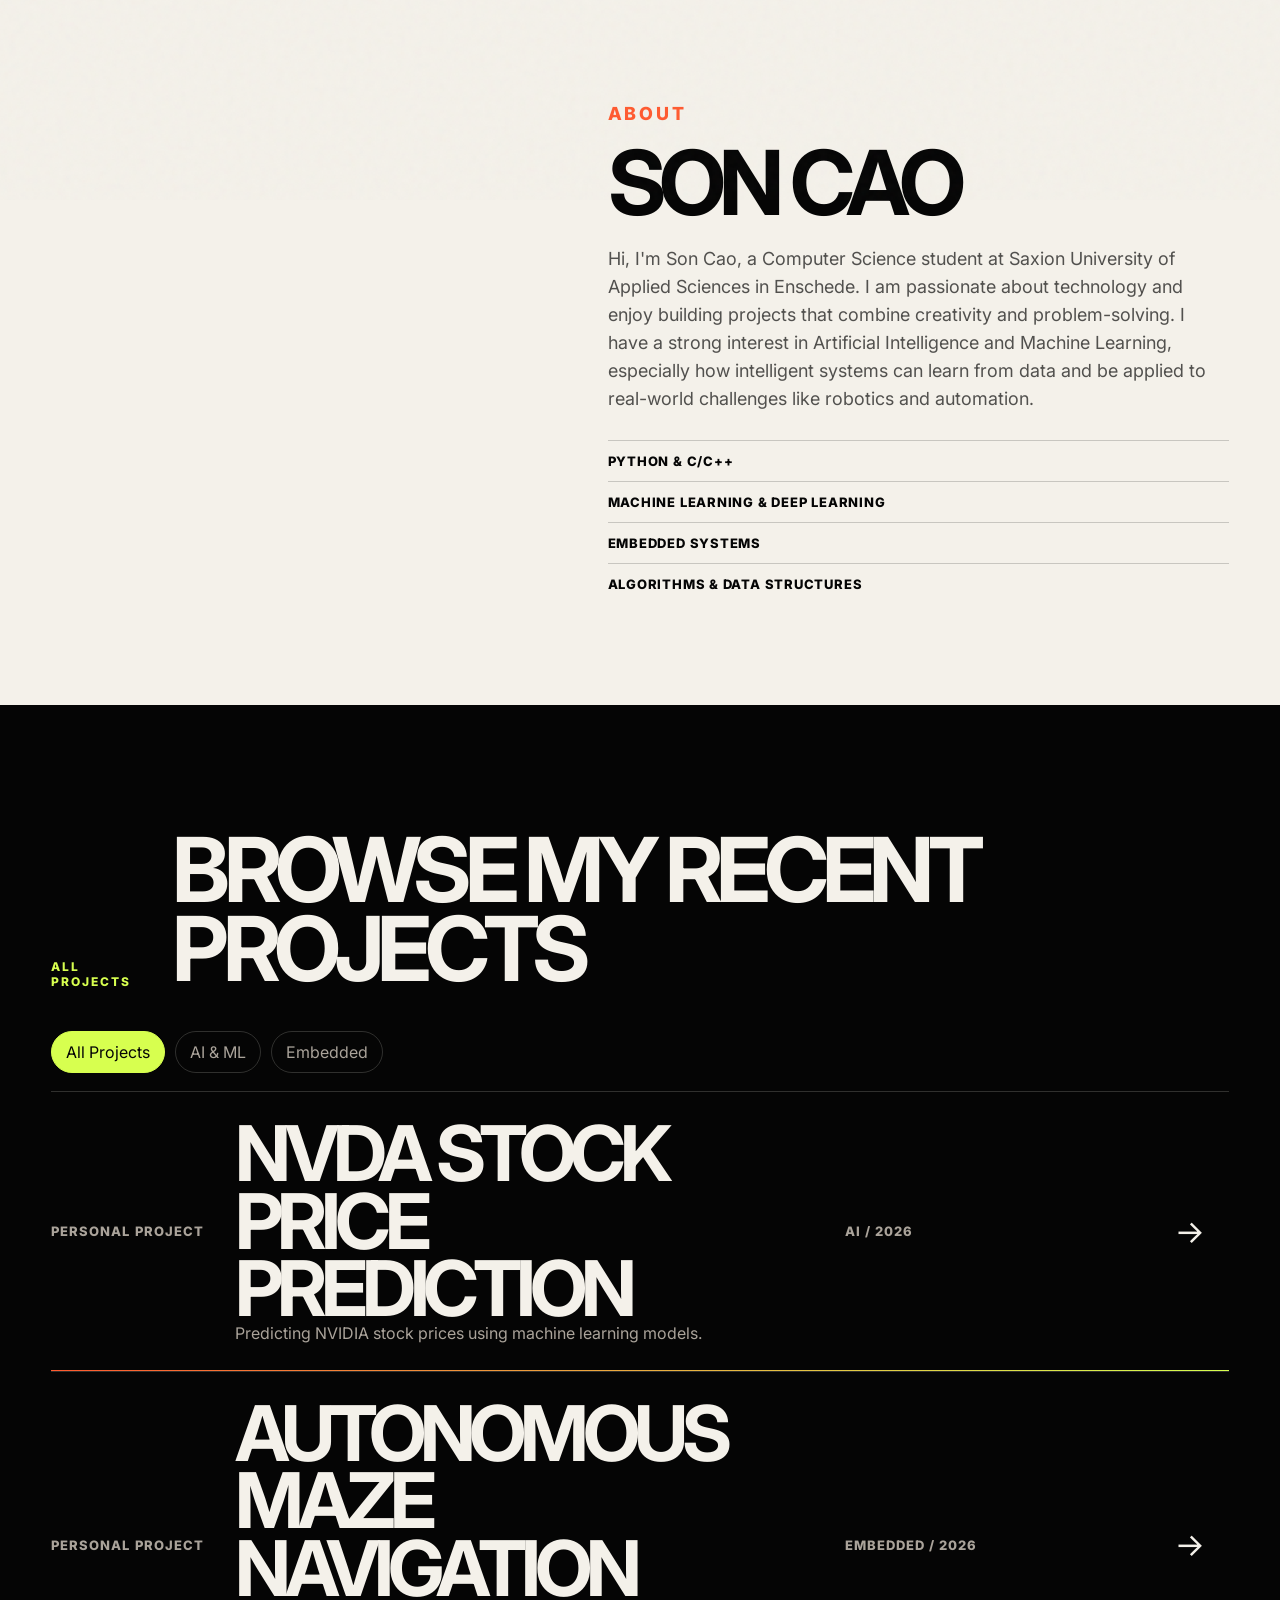
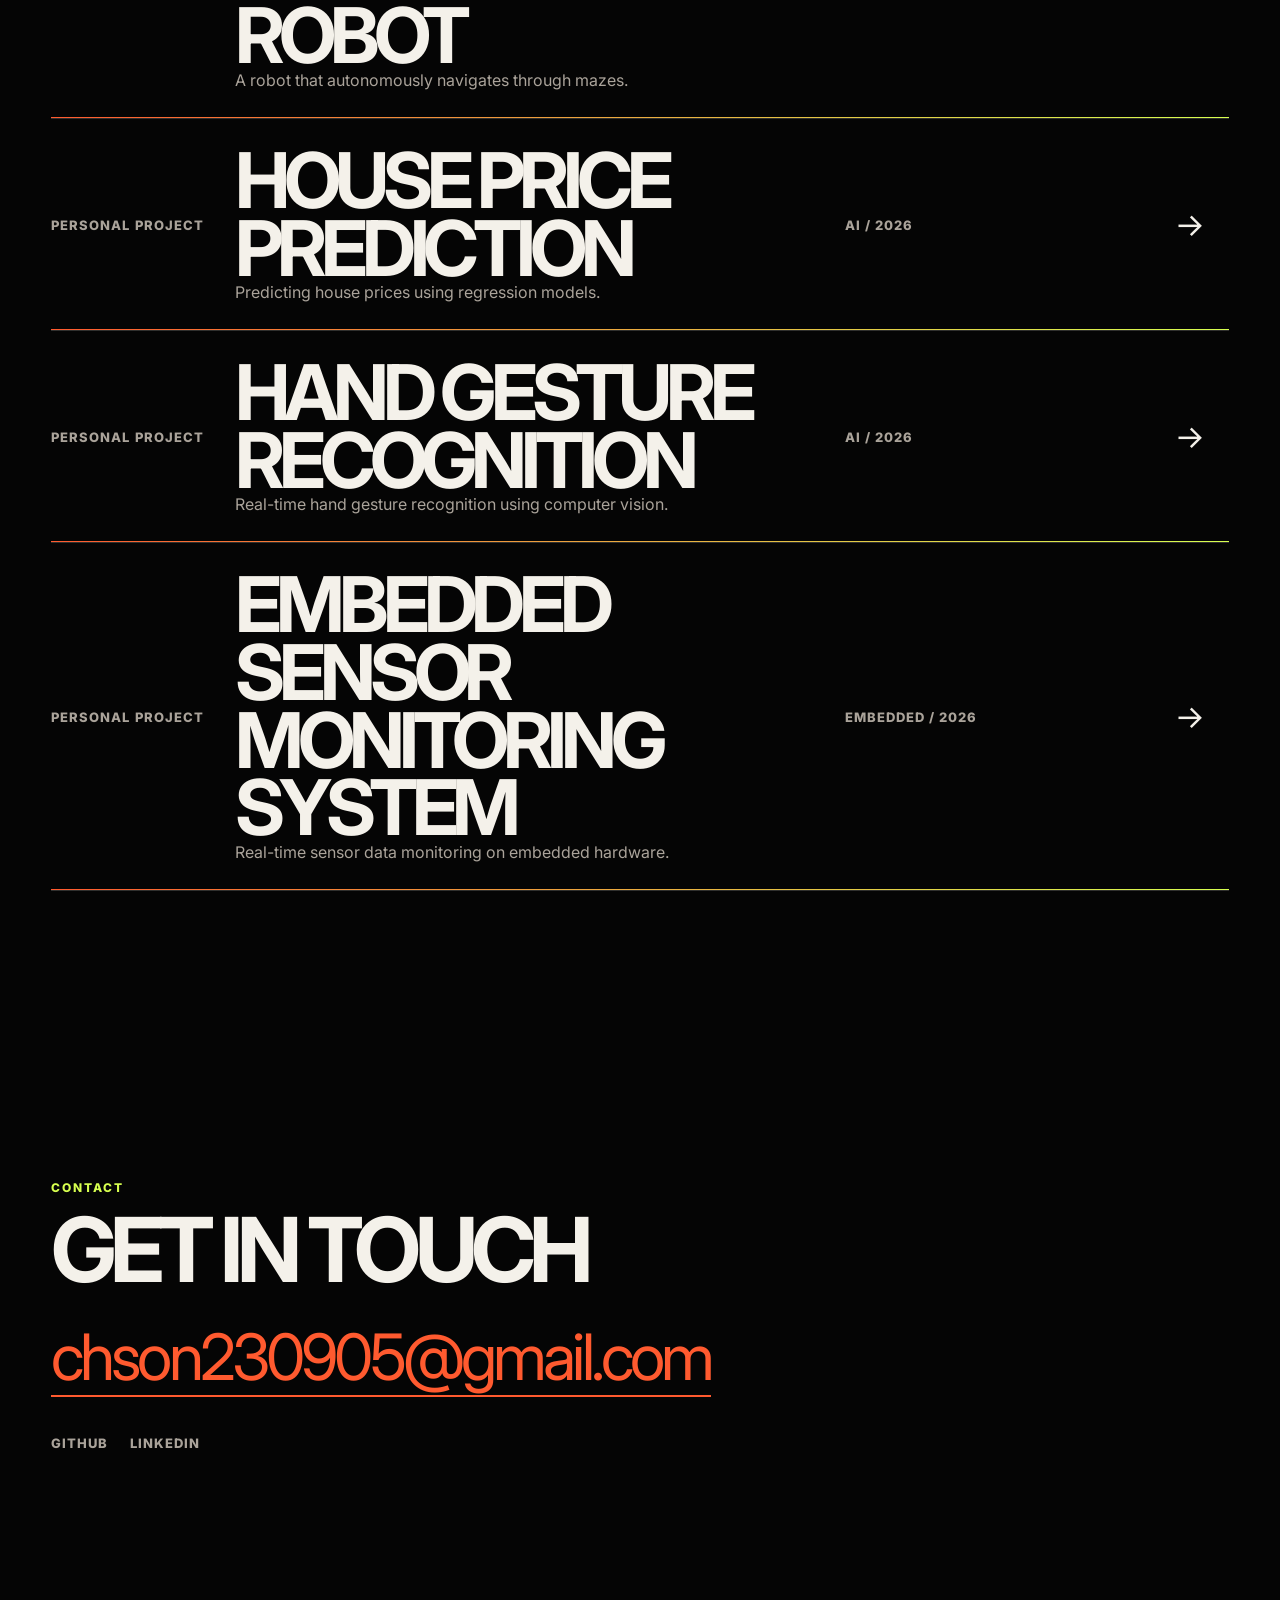
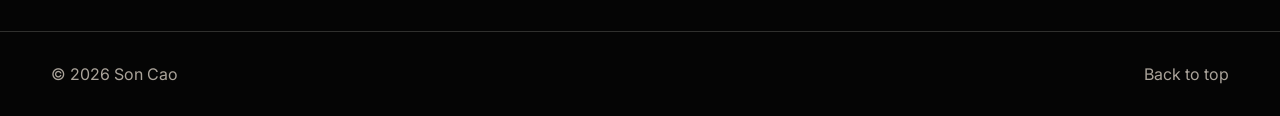
==== commit 9242be3f: "little fix" ====
--- a/index.html
+++ b/index.html
@@ -3,7 +3,7 @@
 <head>
   <meta charset="utf-8" />
   <meta name="viewport" content="width=device-width, initial-scale=1" />
-  <title>Son Cao — Portfolio</title>
+  <title>Son Cao -- Portfolio</title>
   <meta name="description" content="Portfolio of Son Cao — Computer Science student specializing in AI, Machine Learning, and Embedded Systems." />
 
   <link rel="preconnect" href="https://fonts.googleapis.com" />
--- a/css/styles.css
+++ b/css/styles.css
@@ -405,9 +405,9 @@
   letter-spacing: -0.09em;
   text-transform: uppercase;
   text-shadow:
-    0 0 10px rgba(168, 85, 247, 0.4),
-    0 0 30px rgba(168, 85, 247, 0.2),
-    0 0 60px rgba(168, 85, 247, 0.1);
+    0 0 10px rgba(100, 180, 255, 0.5),
+    0 0 30px rgba(100, 180, 255, 0.3),
+    0 0 60px rgba(100, 180, 255, 0.15);
 }
 
 .hero-copy {
@@ -539,9 +539,23 @@
 }
 
 .statement h2,
-.section-head h2,
-.about-copy h2,
+.section-head h2 {
+  margin-top: 16px;
+  font-size: clamp(42px, 7vw, 108px);
+  line-height: 0.88;
+  letter-spacing: -0.075em;
+  text-transform: uppercase;
+}
+
 .contact h2 {
+  margin-top: 16px;
+  font-size: clamp(42px, 7vw, 108px);
+  line-height: 0.88;
+  letter-spacing: -0.075em;
+  text-transform: uppercase;
+}
+
+.about-copy h2 {
   margin-top: 16px;
   font-size: clamp(42px, 7vw, 108px);
   line-height: 0.88;
@@ -1451,13 +1465,20 @@
 .filters.is-visible .filter:nth-child(3) { opacity: 1; transform: translateY(0) scale(1); transition-delay: 0.3s; }
 
 .statement h2 {
-  background: linear-gradient(90deg, var(--text), var(--muted));
-  background-size: 200% 100%;
+  background: linear-gradient(90deg, #ff6a00, #ffb800, #4ade80, #ff6a00);
+  background-size: 400% 100%;
   background-position: 100% 0;
   -webkit-background-clip: text;
   background-clip: text;
   -webkit-text-fill-color: transparent;
+  animation: shimmer-orange 4s ease infinite;
   transition: background-position 1.8s cubic-bezier(0.22, 1, 0.36, 1) 0.3s;
+}
+
+@keyframes shimmer-orange {
+  0% { background-position: 100% 0; }
+  50% { background-position: 0% 0; }
+  100% { background-position: 100% 0; }
 }
 
 .statement.is-visible h2,
@@ -1521,6 +1542,10 @@
   line-height: 0.82;
   letter-spacing: -0.09em;
   text-transform: uppercase;
+  text-shadow:
+    0 0 10px rgba(255, 140, 50, 0.4),
+    0 0 30px rgba(255, 140, 50, 0.2),
+    0 0 60px rgba(255, 140, 50, 0.1);
 }
 
 .project-detail-subtitle {
@@ -2019,6 +2044,13 @@
   text-shadow: 0 0 60px rgba(0, 212, 255, 0.5), 0 0 120px rgba(191, 0, 255, 0.3);
 }
 
+[data-theme="light"] .project-hero-detail h1 {
+  text-shadow:
+    0 0 10px rgba(100, 180, 255, 0.5),
+    0 0 30px rgba(100, 180, 255, 0.3),
+    0 0 60px rgba(100, 180, 255, 0.15);
+}
+
 [data-theme="light"] .hero-copy {
   color: rgba(255, 255, 255, 0.7);
 }
